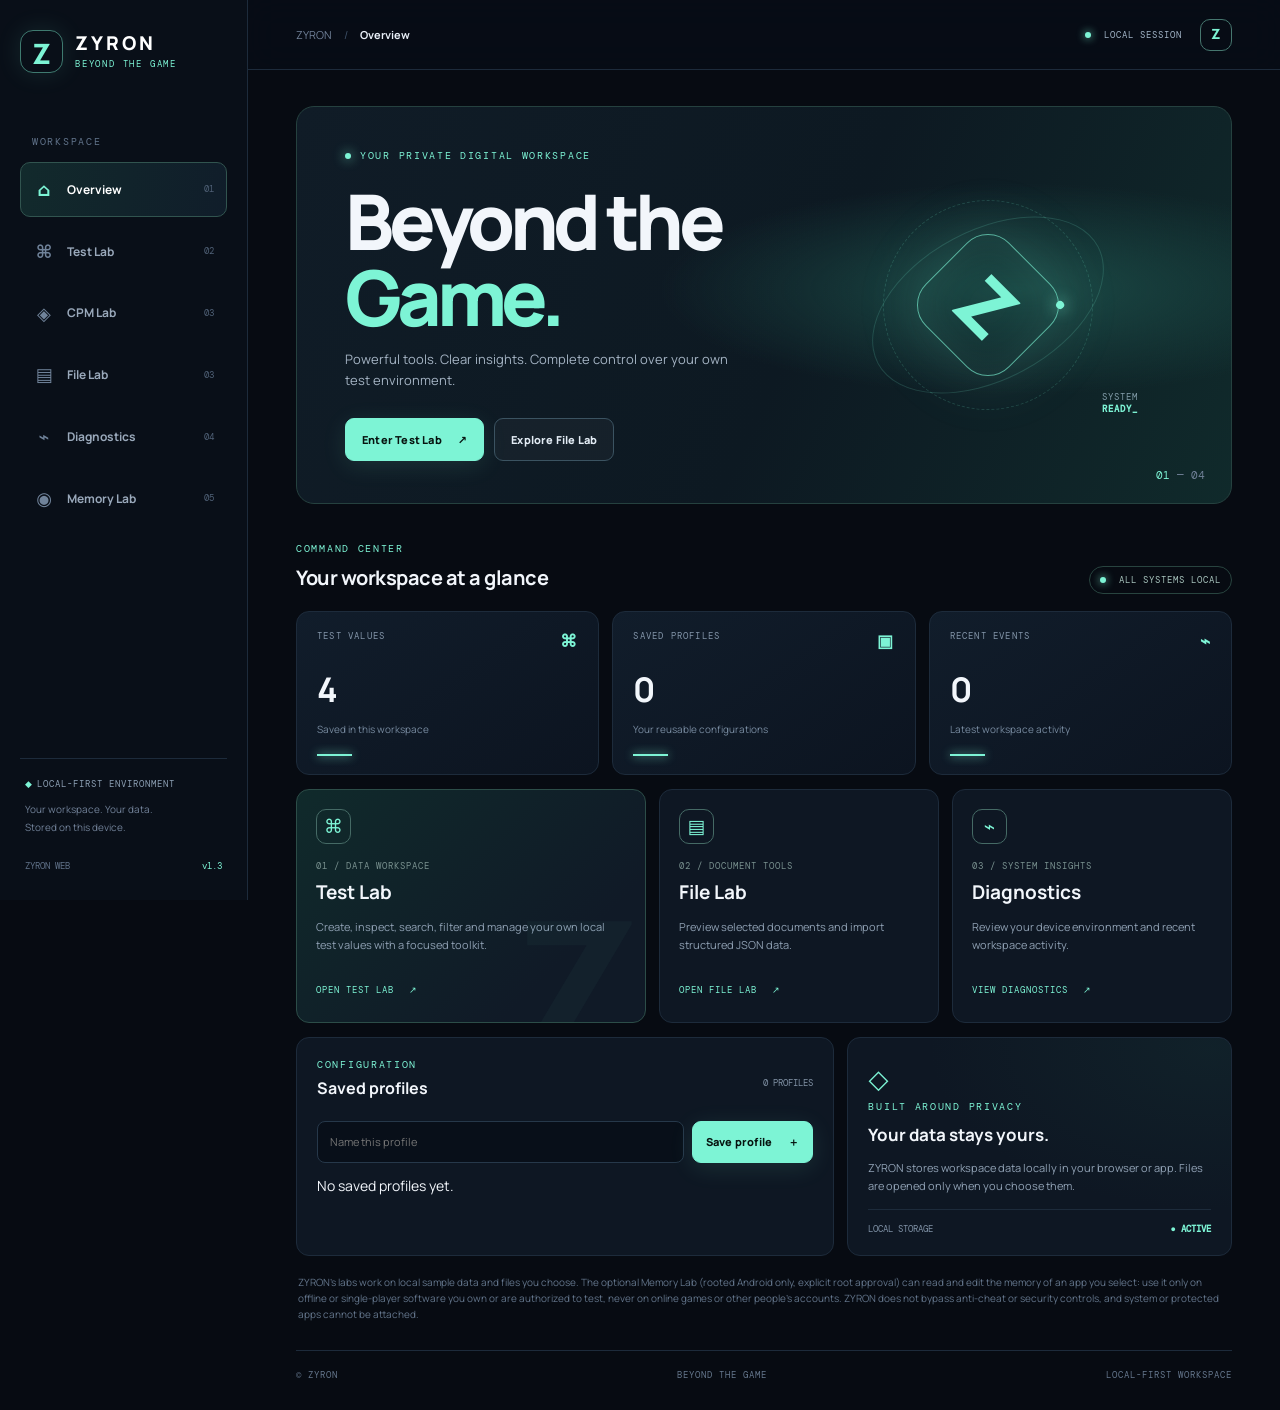
==== web/index.html @ 5845ae57 "Add Memory Lab: root-gated memory scanner integrated into ZYRON - native/memcore.c: JSON-line core (" ====
<!doctype html>
<html lang="tr">
<head>
<meta charset="utf-8"><meta name="viewport" content="width=device-width,initial-scale=1,viewport-fit=cover">
<meta name="theme-color" content="#070b12"><meta name="description" content="ZYRON — Beyond the Game. Your private testing and data workspace.">
<link rel="manifest" href="./manifest.webmanifest"><link rel="icon" href="./icon.svg"><link rel="stylesheet" href="./styles.css">
<title>ZYRON — Beyond the Game</title>
</head>
<body>
<div class="app-shell">
<aside class="sidebar">
<a class="brand" href="#"><span class="brand-symbol">Z</span><span class="brand-word">ZYRON<small>BEYOND THE GAME</small></span></a>
<div class="side-label">WORKSPACE</div>
<nav class="side-nav" aria-label="Workspace">
<button class="nav-item active" data-tab="overview"><i>⌂</i> Overview <b>01</b></button>
<button class="nav-item" data-tab="lab"><i>⌘</i> Test Lab <b>02</b></button>
<button class="nav-item" data-tab="cpmlab"><i>◈</i> CPM Lab <b>03</b></button>
<button class="nav-item" data-tab="files"><i>▤</i> File Lab <b>03</b></button>
<button class="nav-item" data-tab="diagnostics"><i>⌁</i> Diagnostics <b>04</b></button>
<button class="nav-item" data-tab="memlab"><i>◉</i> Memory Lab <b>05</b></button>
</nav>
<div class="sidebar-bottom"><div class="secure-mark">◆ <span>LOCAL-FIRST ENVIRONMENT</span></div><p>Your workspace. Your data.<br>Stored on this device.</p><div class="version">ZYRON WEB <span>v1.3</span></div></div>
</aside>
<main class="main-area">
<header class="topbar"><div class="breadcrumb">ZYRON <span>/</span> <strong id="crumb">Overview</strong></div><div class="top-actions"><span class="connection"><i></i> LOCAL SESSION</span><div class="avatar">Z</div></div></header>
<div class="content">
<section class="hero-banner">
<div class="hero-copy"><div class="eyebrow"><span></span> YOUR PRIVATE DIGITAL WORKSPACE</div><h1>Beyond the<br><em>Game.</em></h1><p>Powerful tools. Clear insights. Complete control over your own test environment.</p><div class="hero-buttons"><button class="btn-primary" data-go="lab">Enter Test Lab <span>↗</span></button><button class="btn-ghost" data-go="files">Explore File Lab</button></div></div>
<div class="hero-art" aria-hidden="true"><div class="orbit orbit-one"></div><div class="orbit orbit-two"></div><div class="orbit-core">Z<span></span></div><div class="art-caption">SYSTEM<br><b>READY_</b></div></div>
<div class="hero-index">01 <span>— 04</span></div>
</section>
<div class="section-heading"><div><div class="eyebrow">COMMAND CENTER</div><h2>Your workspace at a glance</h2></div><span class="live-pill"><i></i> ALL SYSTEMS LOCAL</span></div>
<section class="view active" id="overview">
<div class="metric-grid">
<article class="metric-card"><div class="metric-top"><span>TEST VALUES</span><b>⌘</b></div><strong id="overview-count">0</strong><small>Saved in this workspace</small><div class="metric-line"></div></article>
<article class="metric-card"><div class="metric-top"><span>SAVED PROFILES</span><b>▣</b></div><strong id="profile-count">0</strong><small>Your reusable configurations</small><div class="metric-line"></div></article>
<article class="metric-card"><div class="metric-top"><span>RECENT EVENTS</span><b>⌁</b></div><strong id="event-count">0</strong><small>Latest workspace activity</small><div class="metric-line"></div></article>
</div>
<div class="feature-grid">
<article class="feature-card feature-main"><div class="feature-icon">⌘</div><div class="feature-tag">01 / DATA WORKSPACE</div><h3>Test Lab</h3><p>Create, inspect, search, filter and manage your own local test values with a focused toolkit.</p><button class="text-link" data-go="lab">OPEN TEST LAB <span>↗</span></button><div class="feature-watermark">Z</div></article>
<article class="feature-card"><div class="feature-icon">▤</div><div class="feature-tag">02 / DOCUMENT TOOLS</div><h3>File Lab</h3><p>Preview selected documents and import structured JSON data.</p><button class="text-link" data-go="files">OPEN FILE LAB <span>↗</span></button></article>
<article class="feature-card"><div class="feature-icon">⌁</div><div class="feature-tag">03 / SYSTEM INSIGHTS</div><h3>Diagnostics</h3><p>Review your device environment and recent workspace activity.</p><button class="text-link" data-go="diagnostics">VIEW DIAGNOSTICS <span>↗</span></button></article>
</div>
<div class="lower-grid"><article class="surface-card"><div class="card-heading"><div><div class="eyebrow">CONFIGURATION</div><h3>Saved profiles</h3></div><span class="subtle-count" id="profile-count-label">0 PROFILES</span></div><div class="profile-create"><input id="profile-name" placeholder="Name this profile" maxlength="40"><button class="btn-primary compact" id="save-profile">Save profile <span>＋</span></button></div><div id="profiles" class="profile-list"></div></article><article class="surface-card privacy-card"><div class="privacy-icon">◇</div><div class="eyebrow">BUILT AROUND PRIVACY</div><h3>Your data stays yours.</h3><p>ZYRON stores workspace data locally in your browser or app. Files are opened only when you choose them.</p><span class="privacy-foot">LOCAL STORAGE <b>● ACTIVE</b></span></article></div>
<p class="disclaimer">ZYRON's labs work on local sample data and files you choose. The optional Memory Lab (rooted Android only, explicit root approval) can read and edit the memory of an app you select: use it only on offline or single-player software you own or are authorized to test, never on online games or other people's accounts. ZYRON does not bypass anti-cheat or security controls, and system or protected apps cannot be attached.</p>
</section>
<section class="view workspace-view" id="lab"><div class="page-title"><div class="eyebrow">DATA WORKSPACE / 01</div><h2>Test Lab<span class="title-dot">.</span></h2><p>Manage and inspect values created inside your ZYRON workspace.</p></div><div class="lab-toolbar"><div class="search-wrap"><span>⌕</span><input id="search" placeholder="Search values by name or content"></div><select id="filter"><option>All</option><option>Exact</option><option>Numbers</option><option>Integer</option><option>Decimal</option><option>Text</option></select></div><form id="add-form" class="add-panel"><div><div class="eyebrow">CREATE ENTRY</div><h3>Add a test value</h3></div><input id="new-key" placeholder="Value name" maxlength="60" required><input id="new-value" placeholder="Value (number or text)" maxlength="200" required><button class="btn-primary" type="submit">Add value <span>＋</span></button></form><div class="range-toolbar"><div class="range-label">NUMERIC RANGE <span>Optional</span></div><input id="min" type="number" step="any" placeholder="Minimum"><input id="max" type="number" step="any" placeholder="Maximum"><button class="btn-ghost" id="export">↓ Export JSON</button></div><div class="list-heading"><h3>Your values</h3><span id="result-count">0 matches · 0 total</span></div><div id="values" class="value-list"></div></section>
<section class="view workspace-view" id="cpmlab">
<div class="page-title"><div class="eyebrow">GAME PROFILE WORKSPACE / 03</div><h2>CPM Lab<span class="title-dot">.</span></h2><p>Car Parking Multiplayer için yerel profil arayüzü ve çevrimdışı demo simülatörü.</p></div>
<div class="cpm-identity"><div class="cpm-mark" aria-hidden="true">CPM</div><div><div class="eyebrow">UNOFFICIAL COMMUNITY TOOL</div><h3>Car Parking Multiplayer</h3><p>Bu alan oyunun resmî servisi değildir. Hesap bakiyesini okuyamaz veya değiştiremez.</p></div><span class="demo-status">LOCAL DEMO</span></div>
<div class="cpm-grid">
<article class="surface-card cpm-card"><div class="eyebrow">STEP 01 / PLAYER PROFILE</div><h3>Oyuncu ID kontrolü</h3><p class="cpm-help">Oyuncu ID'sini gir. Kontrol yalnızca biçim ve boş alan denetimidir; CPM sunucusuna bağlanmaz.</p><label class="cpm-label" for="cpm-player-id">PLAYER ID</label><input id="cpm-player-id" class="cpm-input" maxlength="32" autocomplete="off" placeholder="Oyuncu ID'sini gir"><button class="btn-primary cpm-wide" id="cpm-verify" type="button">Yerel biçim kontrolü <span>↗</span></button><div class="cpm-result" id="cpm-verify-result" role="status">Henüz kontrol yapılmadı.</div></article>
<article class="surface-card cpm-card"><div class="eyebrow">STEP 02 / APP SELECTOR</div><h3>Uygulama seçimi</h3><p class="cpm-help">Bu seçim yalnızca ZYRON içindeki demo görünümünü belirler. Haricî uygulama başlatılmaz.</p><label class="cpm-label" for="cpm-app-select">UYGULAMA</label><select id="cpm-app-select" class="cpm-input"><option value="cpm">Car Parking Multiplayer</option></select><div class="cpm-app-note"><span class="cpm-app-dot"></span> Oyun bağlantısı: <strong>Yok · Yerel demo</strong></div></article>
</div>
<article class="surface-card cpm-simulator"><div class="cpm-sim-head"><div><div class="eyebrow">STEP 03 / OFFLINE SANDBOX</div><h3>Demo bakiye simülatörü</h3><p>Seçtiğin değerler yalnızca bu tarayıcıdaki ZYRON demo kaydına yazılır.</p></div><span class="demo-status">NOT REAL GAME CURRENCY</span></div>
<div class="cpm-balance-grid"><div class="cpm-balance"><span>DEMO COINS</span><strong id="cpm-demo-coins">0</strong><small>Limit: 500.000</small></div><div class="cpm-balance"><span>DEMO CASH</span><strong id="cpm-demo-cash">0</strong><small>Limit: 50.000.000</small></div></div>
<div class="cpm-controls"><div><label class="cpm-label" for="cpm-amount">DEMO MİKTARI</label><input class="cpm-input" id="cpm-amount" type="number" min="0" step="1" value="500000" inputmode="numeric"></div><div><label class="cpm-label" for="cpm-currency">DEMO VARLIK</label><select class="cpm-input" id="cpm-currency"><option value="coins">Coin</option><option value="cash">Para</option></select></div><button class="btn-primary" id="cpm-apply-demo" type="button">Demo bakiyeyi uygula <span>＋</span></button></div>
<div class="cpm-presets"><button type="button" data-cpm-preset="coins">Coin üst sınırını seç</button><button type="button" data-cpm-preset="cash">Para üst sınırını seç</button><button type="button" id="cpm-reset-demo">Demo bakiyeyi sıfırla</button></div>
<div class="cpm-notice" id="cpm-demo-message" role="status">Demo hazır. Hiçbir CPM hesabına veya oyun dosyasına erişilmez.</div></article>
<p class="disclaimer">CPM Lab bağımsız bir demo çalışma alanıdır; Car Parking Multiplayer ile bağlantılı veya onun tarafından onaylanmış değildir. Gerçek oyun bakiyesi, hesap doğrulaması ve çevrimdışı oyun verileri üzerinde işlem yapmaz. Memory Lab ayrı bir araçtır ve çevrimiçi oyunlarda kullanılmamalıdır.</p>
</section>
<section class="view workspace-view" id="memlab">
<div class="page-title"><div class="eyebrow">ADVANCED TOOLS / 05</div><h2>Memory Lab<span class="title-dot">.</span></h2><p>Root'lu Android'de seçtiğin uygulamanın belleğinde değer ara, daralt, düzenle ve dondur.</p></div>
<div class="ml-banner" id="ml-banner" hidden>Memory Lab yalnızca <b>root'lu Android</b> cihazdaki ZYRON uygulamasında çalışır. Tarayıcıda bu bölüm kapalıdır.</div>
<div class="ml-warning"><b>Önemli:</b> Sadece çevrimdışı / tek oyunculu ve sahibi olduğun ya da test etmeye yetkili olduğun yazılımlarda kullan. Çevrimiçi oyunlarda kullanma: hesabın banlanabilir ve ZYRON anti-cheat korumalarını aşmaya çalışmaz. Sistem ve korumalı uygulamalara bağlanılamaz.</div>
<article class="surface-card ml-card" id="ml-step-1"><div class="eyebrow">ADIM 1 / ROOT</div><h3>Root iznini kontrol et</h3><p class="cpm-help">Butona basınca root yöneticin izin ister. İzin vermezsen hiçbir şey çalışmaz.</p><div class="ml-line"><button class="btn-primary" id="ml-root" type="button">Root'u kontrol et <span>↗</span></button><span class="ml-status" id="ml-status" role="status">…</span></div></article>
<article class="surface-card ml-card" id="ml-step-2"><div class="eyebrow">ADIM 2 / UYGULAMA</div><h3>Hedef uygulamayı seç</h3><p class="cpm-help">Önce oyunu aç, sonra listeyi yenile ve oyuna dokun.</p><div class="ml-line"><input class="cpm-input" id="ml-proc-q" placeholder="Uygulama ara (paket adı)" data-needs-root><button class="btn-ghost" id="ml-proc-refresh" type="button" data-needs-root>↻ Yenile</button></div><div class="ml-procs" id="ml-procs"></div><div class="ml-attached" id="ml-attached">Henüz uygulama seçilmedi.</div><button class="btn-ghost" id="ml-detach" type="button" hidden>Bağlantıyı kes</button></article>
<article class="surface-card ml-card" id="ml-step-3"><div class="eyebrow">ADIM 3 / TARAMA</div><h3>Değeri bul</h3><p class="cpm-help">Ekranda gördüğün sayıyı yaz (örn. altın 1000). Sonra oyunda değiştir ve "Daralt" ile yeni değeri yaz; birkaç turda tek adres kalır. Ondalık değer için F32/F64 dene.</p>
<div class="ml-grid"><div><label class="cpm-label" for="ml-type">TÜR</label><select class="cpm-input" id="ml-type" data-needs-root><option value="i32">Tam sayı 32 (i32)</option><option value="f32">Ondalık 32 (f32)</option><option value="i64">Tam sayı 64 (i64)</option><option value="f64">Ondalık 64 (f64)</option><option value="i16">Tam sayı 16 (i16)</option><option value="i8">Tam sayı 8 (i8)</option></select></div>
<div><label class="cpm-label" for="ml-region">BELLEK BÖLGESİ</label><select class="cpm-input" id="ml-region" data-needs-root><option value="all">Tümü</option><option value="anon">Anonim / yığın (Anon)</option><option value="java">Java (Dalvik)</option><option value="file">Dosya (kütüphane verisi)</option><option value="stack">Stack</option></select></div>
<div><label class="cpm-label" for="ml-value">DEĞER</label><input class="cpm-input" id="ml-value" inputmode="decimal" placeholder="örn. 1000" data-needs-root></div>
<div><label class="cpm-label" for="ml-value2">ARALIK SONU (isteğe bağlı)</label><input class="cpm-input" id="ml-value2" inputmode="decimal" placeholder="örn. 1100" data-needs-root></div></div>
<div class="ml-line"><button class="btn-primary" id="ml-scan" type="button" data-needs-root>Tara <span>⌕</span></button><button class="btn-ghost" id="ml-reset" type="button" data-needs-root>Sonuçları sıfırla</button><span class="fine" id="ml-busy" role="status"></span></div>
<div class="ml-grid ml-next"><div><label class="cpm-label" for="ml-mode">DARALT</label><select class="cpm-input" id="ml-mode" data-needs-root><option value="eq">Yeni değer =</option><option value="changed">Değişti</option><option value="unchanged">Değişmedi</option><option value="inc">Arttı</option><option value="dec">Azaldı</option><option value="incby">Şu kadar arttı</option><option value="decby">Şu kadar azaldı</option></select></div>
<div><label class="cpm-label" for="ml-nvalue">YENİ DEĞER</label><input class="cpm-input" id="ml-nvalue" inputmode="decimal" placeholder="örn. 900" data-needs-root></div>
<div><label class="cpm-label" for="ml-nvalue2">ARALIK SONU</label><input class="cpm-input" id="ml-nvalue2" inputmode="decimal" placeholder="isteğe bağlı" data-needs-root></div>
<div class="ml-align"><button class="btn-primary" id="ml-next" type="button" data-needs-root>Daralt <span>↘</span></button></div></div></article>
<article class="surface-card ml-card"><div class="card-heading"><div><div class="eyebrow">ADIM 4 / SONUÇLAR</div><h3>Adresler</h3></div><span class="subtle-count" id="ml-count">Sonuç yok</span></div>
<div id="ml-results" class="ml-results"></div>
<div class="ml-line ml-pager"><button class="btn-ghost" id="ml-prev" type="button" data-needs-root>‹ Önceki</button><span class="subtle-count" id="ml-page">1 / 1</span><button class="btn-ghost" id="ml-nextpage" type="button" data-needs-root>Sonraki ›</button><label class="ml-live"><input type="checkbox" id="ml-live" checked data-needs-root> Canlı yenile</label></div>
<div class="ml-setall" id="ml-setall" hidden><label class="cpm-label" for="ml-setall-value">TÜM SONUÇLARA YAZ (en fazla 50 adres)</label><div class="ml-line"><input class="cpm-input" id="ml-setall-value" inputmode="decimal" placeholder="yazılacak değer" data-needs-root><button class="btn-ghost" id="ml-setall-btn" type="button" data-needs-root>Hepsine yaz</button></div></div></article>
<article class="surface-card ml-card"><div class="eyebrow">DONDURULANLAR</div><h3>Sabitlenen değerler</h3><p class="cpm-help">Dondurulan adrese değer her 50 ms'de yeniden yazılır. Uygulama kapanınca otomatik bırakılır.</p><div class="profile-list" id="ml-frozen"></div></article>
</section>
<section class="view workspace-view" id="files"><div class="page-title"><div class="eyebrow">DOCUMENT TOOLS / 02</div><h2>File Lab<span class="title-dot">.</span></h2><p>Inspect documents you explicitly select. Supported formats: TXT, JSON and XML.</p></div><div class="file-drop"><div class="file-glyph">▤</div><h3>Bring a document into your workspace</h3><p>Select a file from your device to preview it securely.</p><div class="file-actions"><label class="btn-primary file-pick">Choose a file <span>↗</span><input id="file-input" type="file" accept=".txt,.json,.xml,text/plain,application/json,application/xml"></label><button class="btn-ghost" id="import" disabled>Import JSON</button></div><p id="file-name" class="file-name">No file selected</p></div><div class="preview-card"><div class="preview-head"><span>DOCUMENT PREVIEW</span><span>MAX 12 KB DISPLAY</span></div><pre id="preview" class="preview">Your selected document preview will appear here.</pre></div></section>
<section class="view workspace-view" id="diagnostics"><div class="page-title"><div class="eyebrow">SYSTEM INSIGHTS / 03</div><h2>Diagnostics<span class="title-dot">.</span></h2><p>A transparent overview of this browser or device session.</p></div><div class="diagnostic-banner"><span class="diagnostic-pulse"></span><div><b>Workspace operational</b><small>Local tools are ready for use.</small></div><span class="live-pill">LOCAL</span></div><div id="diagnostic-rows" class="diagnostics"></div><div class="history-card"><div class="card-heading"><div><div class="eyebrow">SESSION LOG</div><h3>Activity history</h3></div></div><div id="history" class="history"></div></div></section>
<footer><span>© ZYRON</span><span>BEYOND THE GAME</span><span>LOCAL-FIRST WORKSPACE</span></footer>
</div>
</main>
</div>
<div class="toast" id="toast" role="status"></div>
<script src="./app.js" defer></script>
<script src="./memlab.js" defer></script>
</body></html>
---- web/styles.css ----
@import url('https://fonts.googleapis.com/css2?family=DM+Mono:wght@400;500&family=Manrope:wght@400;500;600;700;800&display=swap');
:root{color-scheme:dark;--bg:#070b12;--panel:#0d1420;--panel2:#111c2a;--line:#1d2b3b;--text:#f2f6fb;--muted:#8494a8;--mint:#7df4d5;--mint2:#38c9b0;--blue:#8bb8ff;--mono:'DM Mono',monospace;--sans:'Manrope',system-ui,sans-serif}*{box-sizing:border-box}body{margin:0;background:var(--bg);color:var(--text);font:14px/1.6 var(--sans);min-height:100vh}button,input,select{font:inherit}button{cursor:pointer}.app-shell{min-height:100vh}.sidebar{position:fixed;inset:0 auto 0 0;width:248px;padding:28px 20px;background:#090f18;border-right:1px solid var(--line);display:flex;flex-direction:column;z-index:5}.brand{display:flex;align-items:center;gap:12px;color:white;text-decoration:none;margin:2px 0 62px}.brand-symbol{width:43px;height:43px;border:1px solid #7df4d577;border-radius:13px;display:grid;place-items:center;color:var(--mint);font-size:28px;font-weight:800;box-shadow:0 0 26px #7df4d51c}.brand-word{font-size:19px;letter-spacing:3px;font-weight:800;line-height:1.1}.brand-word small{display:block;color:var(--mint);font:9px var(--mono);letter-spacing:1.8px;margin-top:5px}.side-label,.eyebrow{font:10px var(--mono);letter-spacing:1.7px;color:var(--mint)}.side-label{padding:0 12px 14px;color:#61738a}.side-nav{display:grid;gap:7px}.nav-item{width:100%;display:flex;align-items:center;gap:12px;text-align:left;background:transparent;border:1px solid transparent;color:#9aa9bb;padding:12px;border-radius:10px;font-size:12px;font-weight:700}.nav-item i{font-style:normal;font-size:18px;width:22px;text-align:center;color:#70839a}.nav-item b{margin-left:auto;font:9px var(--mono);color:#506177}.nav-item:hover,.nav-item.active{background:linear-gradient(100deg,#122a2c,#101d2a);border-color:#31544f;color:white}.nav-item.active i{color:var(--mint)}.sidebar-bottom{margin-top:auto;border-top:1px solid var(--line);padding:19px 5px 0}.secure-mark{font:9px var(--mono);color:var(--mint)}.secure-mark span{color:#8da0b4;letter-spacing:1px}.sidebar-bottom p{color:#718198;font-size:10px;line-height:1.8}.version{font:9px var(--mono);color:#607188;display:flex;justify-content:space-between;margin-top:24px}.version span{color:var(--mint)}.main-area{margin-left:248px;min-height:100vh}.topbar{height:70px;border-bottom:1px solid var(--line);display:flex;align-items:center;justify-content:space-between;padding:0 48px;background:#080e17d9;position:sticky;top:0;z-index:4;backdrop-filter:blur(16px)}.breadcrumb{font-size:11px;color:#718198}.breadcrumb span{padding:0 10px;color:#40536a}.breadcrumb strong{color:#e8eff7}.top-actions{display:flex;align-items:center;gap:18px}.connection,.live-pill{font:9px var(--mono);letter-spacing:1px;color:#a3b5c7}.connection i,.live-pill i{display:inline-block;width:6px;height:6px;background:var(--mint);border-radius:50%;margin-right:7px;box-shadow:0 0 9px var(--mint)}.avatar{width:32px;height:32px;border:1px solid #46766e;border-radius:10px;display:grid;place-items:center;color:var(--mint);font-weight:800}.content{max-width:1440px;margin:auto;padding:36px 48px 24px}.hero-banner{position:relative;min-height:340px;overflow:hidden;border:1px solid #25413f;border-radius:18px;background:radial-gradient(ellipse at 77% 46%,#1b4a46 0,transparent 35%),linear-gradient(115deg,#101c27 0%,#0d1922 54%,#102a2b 100%);padding:42px 48px;display:flex;align-items:center}.hero-banner:after{content:'';position:absolute;inset:0;background:linear-gradient(90deg,transparent 49%,#7df4d508 50%,transparent 51%),linear-gradient(0deg,transparent 49%,#7df4d508 50%,transparent 51%);background-size:48px 48px;mask-image:linear-gradient(90deg,transparent,#000);pointer-events:none}.hero-copy{position:relative;z-index:2;max-width:490px}.hero-copy .eyebrow{display:flex;align-items:center;gap:9px}.hero-copy .eyebrow span{width:6px;height:6px;border-radius:50%;background:var(--mint);box-shadow:0 0 12px var(--mint)}h1{font-size:clamp(54px,6vw,78px);line-height:.99;letter-spacing:-5px;margin:21px 0 14px;font-weight:800}h1 em{font-style:normal;color:var(--mint)}.hero-copy>p{color:#a4b3c3;font-size:13px;max-width:390px}.hero-buttons{display:flex;gap:10px;margin-top:27px}.btn-primary,.btn-ghost{border-radius:9px;padding:12px 16px;font-size:11px;font-weight:800;letter-spacing:.2px;display:inline-flex;align-items:center;justify-content:center;gap:16px}.btn-primary{background:var(--mint);border:1px solid var(--mint);color:#071410;box-shadow:0 5px 24px #7df4d51c}.btn-primary:hover{background:#a4ffe8;transform:translateY(-1px)}.btn-ghost{background:#ffffff08;border:1px solid #3b5361;color:#e2ebf4}.btn-ghost:hover{border-color:var(--mint);color:var(--mint)}.hero-art{position:absolute;right:11%;top:50%;transform:translateY(-50%);width:280px;height:280px;display:grid;place-items:center;z-index:1}.orbit{position:absolute;border:1px solid #7df4d52a;border-radius:50%;transform:rotate(-28deg)}.orbit-one{width:250px;height:150px}.orbit-two{width:210px;height:210px;border-style:dashed;animation:spin 38s linear infinite}.orbit-core{width:118px;height:118px;border:1px solid #7df4d5a8;border-radius:30px;transform:rotate(45deg);display:grid;place-items:center;color:var(--mint);font-size:75px;font-weight:800;box-shadow:0 0 70px #7df4d526,inset 0 0 45px #7df4d51a}.orbit-core span{position:absolute;width:8px;height:8px;background:var(--mint);border-radius:50%;top:3px;right:3px;box-shadow:0 0 15px var(--mint)}.art-caption{position:absolute;right:-10px;bottom:30px;font:9px var(--mono);letter-spacing:1px;color:#849eab}.art-caption b{color:var(--mint)}.hero-index{position:absolute;right:26px;bottom:21px;font:11px var(--mono);color:var(--mint)}.hero-index span{color:#718198}.section-heading{display:flex;align-items:end;justify-content:space-between;margin:38px 0 17px}.section-heading h2{font-size:20px;margin:7px 0 0;letter-spacing:-.5px}.live-pill{border:1px solid #28443f;padding:7px 10px;border-radius:30px;color:#a8c4bd}.view{display:none}.view.active{display:block}.metric-grid{display:grid;grid-template-columns:repeat(3,1fr);gap:13px}.metric-card{position:relative;overflow:hidden;padding:18px 20px;background:linear-gradient(145deg,#111d2b,#0c1420);border:1px solid var(--line);border-radius:13px}.metric-top{display:flex;justify-content:space-between;color:#8395a9;font:9px var(--mono);letter-spacing:1.2px}.metric-top b{color:var(--mint);font-size:17px}.metric-card strong{display:block;font-size:34px;letter-spacing:-1px;margin:10px 0 0}.metric-card small{font-size:10px;color:#788ba0}.metric-line{height:2px;width:35px;background:var(--mint);margin-top:15px;box-shadow:0 0 10px #7df4d5}.feature-grid{display:grid;grid-template-columns:1.25fr 1fr 1fr;gap:13px;margin-top:14px}.feature-card{position:relative;overflow:hidden;min-height:215px;background:#0e1723;border:1px solid var(--line);border-radius:13px;padding:19px}.feature-main{background:linear-gradient(135deg,#102a2b,#101a27 75%);border-color:#2c4d48}.feature-icon{width:35px;height:35px;display:grid;place-items:center;border:1px solid #456a65;border-radius:10px;color:var(--mint);font-size:19px;margin-bottom:16px}.feature-tag{font:9px var(--mono);color:#79918f;letter-spacing:1px}.feature-card h3{font-size:19px;margin:5px 0}.feature-card p{font-size:11px;color:#8fa0b3;max-width:290px;min-height:48px}.text-link{border:0;background:none;padding:7px 0;color:var(--mint);font:9px var(--mono);letter-spacing:1px}.text-link span{padding-left:9px}.feature-watermark{position:absolute;right:4px;bottom:-58px;font-size:190px;line-height:1;color:#7df4d508;font-weight:800;pointer-events:none}.lower-grid{display:grid;grid-template-columns:1.4fr 1fr;gap:13px;margin-top:14px}.surface-card,.history-card{background:#0e1723;border:1px solid var(--line);border-radius:13px;padding:20px}.card-heading{display:flex;justify-content:space-between;align-items:center}.card-heading h3{font-size:16px;margin:5px 0}.subtle-count{font:9px var(--mono);color:#8192a5}.profile-create{display:flex;gap:8px;margin-top:14px}.profile-create input,.lab-toolbar input,.add-panel input,.range-toolbar input{min-width:0;width:100%;background:#080f19;border:1px solid #26384a;border-radius:8px;padding:11px 12px;color:white;font-size:11px}.profile-create input:focus,.lab-toolbar input:focus,.add-panel input:focus{outline:1px solid var(--mint);border-color:var(--mint)}.compact{padding:10px 13px;white-space:nowrap}.profile-list{display:flex;flex-wrap:wrap;gap:8px;margin-top:12px}.profile-chip{font-size:10px;color:#b9c7d5;background:#172638;border:1px solid #2b4055;padding:6px 9px;border-radius:7px}.profile-chip button{background:transparent;border:0;color:var(--mint);font-size:10px;margin-left:6px}.privacy-card{background:radial-gradient(ellipse at 95% 5%,#1b494333,transparent 55%),#0e1723}.privacy-icon{font-size:26px;color:var(--mint)}.privacy-card h3{font-size:17px;margin:8px 0}.privacy-card p{font-size:11px;color:#91a2b5;max-width:340px}.privacy-foot{display:block;border-top:1px solid var(--line);padding-top:13px;margin-top:15px;font:9px var(--mono);color:#7f91a5}.privacy-foot b{float:right;color:var(--mint)}.disclaimer{font-size:10px;color:#63758b;margin:18px 2px}.workspace-view{padding:5px 0 25px}.page-title{margin:15px 0 25px}.page-title h2{font-size:40px;letter-spacing:-2px;margin:6px 0}.page-title p{color:var(--muted);font-size:12px}.title-dot{color:var(--mint)}.lab-toolbar{display:flex;gap:9px;margin-bottom:12px}.search-wrap{flex:1;position:relative}.search-wrap>span{position:absolute;left:12px;top:6px;color:var(--mint);font-size:22px}.search-wrap input{padding-left:39px}.lab-toolbar select{background:#0a111c;border:1px solid #26384a;border-radius:8px;padding:0 12px;color:#d9e3ed;min-width:125px;font-size:11px}.add-panel{display:grid;grid-template-columns:1fr 1fr 1fr auto;gap:9px;align-items:end;padding:17px;background:#101c29;border:1px solid var(--line);border-radius:12px}.add-panel h3{margin:4px 0 0;font-size:14px}.range-toolbar{display:flex;gap:8px;align-items:center;margin:15px 0}.range-toolbar input{max-width:145px}.range-label{font:9px var(--mono);color:#9eafc1;letter-spacing:1px;margin-right:auto}.range-label span{color:#64768a;display:block;margin-top:4px}.list-heading{display:flex;align-items:center;justify-content:space-between;margin:22px 0 10px}.list-heading h3{margin:0;font-size:16px}.list-heading span{font:10px var(--mono);color:#8ca0b5}.value-list{display:grid;grid-template-columns:repeat(2,minmax(0,1fr));gap:10px}.value-card{background:linear-gradient(145deg,#111d2b,#0d1520);border:1px solid var(--line);border-radius:11px;padding:15px;min-width:0}.value-top{display:flex;justify-content:space-between;gap:10px}.value-key{font-size:12px;font-weight:800;overflow-wrap:anywhere}.value-type{font:9px var(--mono);color:#7e91a6;margin-top:4px}.value-number{color:var(--mint);font:12px var(--mono);overflow-wrap:anywhere}.value-controls{display:flex;gap:6px;margin-top:12px;flex-wrap:wrap}.value-controls button{padding:6px 10px;font-size:10px;border-radius:7px;background:#172638;border:1px solid #2a4055;color:#d7e2ed}.value-controls .danger{color:#ff8d98}.file-drop{border:1px dashed #395c5a;background:radial-gradient(ellipse at 50% 0%,#1a403c55,transparent 65%),#0d1722;border-radius:15px;text-align:center;padding:35px 20px}.file-glyph{font-size:35px;color:var(--mint)}.file-drop h3{font-size:16px;margin:8px 0}.file-drop>p{font-size:11px;color:#8fa1b4}.file-actions{display:flex;justify-content:center;gap:9px;margin:18px 0}.file-pick{cursor:pointer}.file-pick input{display:none}.file-name{color:var(--mint)!important;font-family:var(--mono)}.preview-card{margin-top:14px;border:1px solid var(--line);border-radius:12px;background:#0c1420;overflow:hidden}.preview-head{display:flex;justify-content:space-between;padding:12px 15px;border-bottom:1px solid var(--line);font:9px var(--mono);color:#90a2b6;letter-spacing:1px}.preview{white-space:pre-wrap;overflow:auto;max-height:350px;min-height:150px;padding:16px;margin:0;color:#b8c9d8;font:11px/1.7 var(--mono)}.diagnostic-banner{display:flex;align-items:center;gap:12px;padding:17px;background:#10251f;border:1px solid #315449;border-radius:11px;margin-bottom:13px}.diagnostic-banner>div{display:grid}.diagnostic-banner b{font-size:12px}.diagnostic-banner small{color:#8ba69c;font-size:10px}.diagnostic-banner .live-pill{margin-left:auto}.diagnostic-pulse{width:9px;height:9px;background:var(--mint);border-radius:50%;box-shadow:0 0 15px var(--mint)}.diagnostics{display:grid;grid-template-columns:1fr 1fr;gap:9px}.diag-row{display:flex;justify-content:space-between;gap:12px;padding:13px;background:#101b29;border:1px solid var(--line);border-radius:9px;font-size:11px}.diag-row span{color:#8295a9}.diag-row strong{text-align:right;max-width:65%;overflow-wrap:anywhere}.history-card{margin-top:15px}.history{display:grid;gap:6px;margin-top:12px;color:#9aacbf;font:10px var(--mono)}.history div{padding:9px;background:#121f2d;border-radius:7px}footer{display:flex;justify-content:space-between;border-top:1px solid var(--line);padding:18px 0 5px;margin-top:28px;color:#65778d;font:9px var(--mono);letter-spacing:1px}.toast{position:fixed;bottom:20px;right:22px;padding:11px 15px;background:#17352f;border:1px solid #3b7868;color:var(--mint);border-radius:9px;font-size:11px;opacity:0;transform:translateY(8px);transition:.2s;pointer-events:none;z-index:10}.toast.show{opacity:1;transform:translateY(0)}@keyframes spin{to{transform:rotate(332deg)}}@media(max-width:1100px){.sidebar{width:210px}.main-area{margin-left:210px}.content{padding:28px}.topbar{padding:0 28px}.hero-art{right:4%;opacity:.7}.feature-grid{grid-template-columns:1fr 1fr}.feature-main{grid-column:span 2}}@media(max-width:720px){.sidebar{position:sticky;top:0;width:auto;height:auto;inset:auto;padding:10px 14px;border-right:0;border-bottom:1px solid var(--line);display:block}.brand{margin:0 0 9px}.brand-symbol{width:32px;height:32px;font-size:20px}.brand-word{font-size:15px}.brand-word small{font-size:7px}.side-label,.sidebar-bottom{display:none}.side-nav{display:flex;gap:5px;overflow-x:auto}.nav-item{width:auto;white-space:nowrap;padding:8px 10px;font-size:10px}.nav-item b{display:none}.nav-item i{font-size:14px;width:auto}.main-area{margin:0}.topbar{height:48px;padding:0 16px}.content{padding:17px 14px}.hero-banner{min-height:310px;padding:27px 22px;align-items:flex-start}.hero-copy{max-width:78%}h1{font-size:56px}.hero-art{width:150px;height:150px;right:-23px;top:67%;opacity:.55}.orbit-one{width:140px;height:85px}.orbit-two{width:125px;height:125px}.orbit-core{width:65px;height:65px;border-radius:17px;font-size:40px}.art-caption{display:none}.hero-index{right:15px;bottom:12px}.section-heading{margin:25px 0 12px;align-items:start;gap:8px}.section-heading h2{font-size:16px}.live-pill{font-size:8px}.metric-grid{gap:7px}.metric-card{padding:12px}.metric-card strong{font-size:25px}.metric-card small{font-size:9px}.metric-top{font-size:8px}.feature-grid{grid-template-columns:1fr 1fr;gap:8px}.feature-main{grid-column:span 2}.feature-card{padding:13px;min-height:205px}.feature-card p{font-size:10px}.lower-grid{grid-template-columns:1fr;gap:8px}.surface-card{padding:15px}.disclaimer{font-size:9px}.page-title h2{font-size:34px}.add-panel{grid-template-columns:1fr 1fr}.add-panel>div{grid-column:span 2}.add-panel button{grid-column:span 2}.range-toolbar{flex-wrap:wrap}.range-label{width:100%}.range-toolbar input{max-width:calc(50% - 5px);flex:1}.range-toolbar .btn-ghost{width:100%}.value-list{grid-template-columns:1fr}.diagnostics{grid-template-columns:1fr}.footer,footer{gap:8px;flex-wrap:wrap;font-size:8px}.lab-toolbar{flex-wrap:wrap}.search-wrap{flex-basis:100%}.lab-toolbar select{height:40px;width:100%}.connection{font-size:8px}.avatar{width:28px;height:28px}}
/* CPM Lab — clearly separated local demo interface */
.cpm-identity{display:flex;align-items:center;gap:17px;padding:20px;background:linear-gradient(110deg,#13252c,#101a27);border:1px solid #31504e;border-radius:14px;margin-bottom:14px}.cpm-mark{width:66px;height:66px;flex:0 0 66px;display:grid;place-items:center;border:1px solid #638b80;border-radius:17px;color:var(--mint);font-weight:800;font-size:20px;letter-spacing:-1px;background:radial-gradient(circle,#27584d,#101b27);box-shadow:0 0 30px #7df4d51a}.cpm-identity h3,.cpm-card h3,.cpm-simulator h3{font-size:17px;margin:4px 0}.cpm-identity p,.cpm-sim-head p,.cpm-help{font-size:11px;color:#91a2b5;margin:4px 0 0}.demo-status{margin-left:auto;white-space:nowrap;border:1px solid #6d5b37;border-radius:30px;padding:6px 9px;color:#f0d59a;font:9px var(--mono);letter-spacing:.7px}.cpm-grid{display:grid;grid-template-columns:1fr 1fr;gap:13px}.cpm-card{min-width:0}.cpm-label{display:block;font:9px var(--mono);letter-spacing:1px;color:#9db0c3;margin:17px 0 7px}.cpm-input{width:100%;min-width:0;background:#080f19;border:1px solid #2b4052;border-radius:8px;padding:12px;color:#edf5fb;font-size:12px}.cpm-input:focus{outline:1px solid var(--mint);border-color:var(--mint)}.cpm-wide{width:100%;margin-top:11px}.cpm-result,.cpm-app-note{margin-top:12px;padding:10px 12px;border-radius:8px;background:#13251f;border:1px solid #2d5146;color:#a9dccc;font-size:10px}.cpm-result.invalid{background:#2b1b20;border-color:#71404a;color:#ffb4bc}.cpm-app-note{background:#111d2b;border-color:#2b4052;color:#9aadc0}.cpm-app-dot{display:inline-block;width:7px;height:7px;background:#e4bb71;border-radius:50%;margin-right:7px}.cpm-app-note strong{color:#e7d2a8}.cpm-simulator{margin-top:13px}.cpm-sim-head{display:flex;justify-content:space-between;align-items:start;gap:15px}.cpm-balance-grid{display:grid;grid-template-columns:1fr 1fr;gap:10px;margin:17px 0}.cpm-balance{padding:17px;background:linear-gradient(140deg,#122b2b,#101a28);border:1px solid #31524d;border-radius:11px}.cpm-balance span{display:block;color:#9ab3ad;font:9px var(--mono);letter-spacing:1px}.cpm-balance strong{display:block;color:var(--mint);font:700 clamp(23px,3vw,32px) var(--mono);margin:7px 0;overflow-wrap:anywhere}.cpm-balance small{color:#7d91a4;font-size:10px}.cpm-controls{display:grid;grid-template-columns:1fr 1fr auto;align-items:end;gap:10px}.cpm-controls .cpm-label{margin-top:0}.cpm-presets{display:flex;gap:8px;flex-wrap:wrap;margin-top:13px}.cpm-presets button{border:1px solid #30465a;background:#142131;color:#b8c8d7;border-radius:8px;padding:9px 11px;font-size:10px}.cpm-presets button:hover{border-color:var(--mint);color:var(--mint)}.cpm-notice{margin-top:14px;padding:12px;border:1px solid #4f4935;background:#211e16;color:#e6d6a8;border-radius:9px;font-size:10px;line-height:1.7}
@media(max-width:720px){.cpm-identity{align-items:flex-start;flex-wrap:wrap;padding:14px}.cpm-mark{width:52px;height:52px;flex-basis:52px}.cpm-identity>div:nth-child(2){flex:1;min-width:170px}.cpm-identity .demo-status{margin-left:0}.cpm-grid,.cpm-balance-grid{grid-template-columns:1fr}.cpm-sim-head{display:block}.cpm-sim-head .demo-status{display:inline-block;margin:12px 0 0}.cpm-controls{grid-template-columns:1fr 1fr}.cpm-controls button{grid-column:span 2;width:100%}}
/* Memory Lab */
.ml-card{margin-top:13px}.ml-card h3{font-size:17px;margin:4px 0}.ml-line{display:flex;align-items:center;gap:10px;flex-wrap:wrap;margin-top:12px}.ml-line .cpm-input{flex:1;min-width:140px}.ml-status{font:10px var(--mono);color:#9db0c3;padding:7px 10px;border:1px solid #30465a;border-radius:8px;background:#0b141f}.ml-status.ml-ok{color:var(--mint);border-color:#2d5146;background:#10251f}.ml-banner{padding:13px 15px;border:1px solid #6d5b37;background:#211e16;color:#f0d59a;border-radius:10px;font-size:11px;margin-bottom:12px}.ml-warning{padding:13px 15px;border:1px solid #4f4935;background:#1b1a14;color:#e6d6a8;border-radius:10px;font-size:11px;line-height:1.7;margin-bottom:6px}.ml-card.done{border-color:#2d5146}.ml-procs{display:grid;grid-template-columns:repeat(auto-fill,minmax(210px,1fr));gap:8px;margin-top:12px;max-height:230px;overflow:auto}.ml-proc{display:flex;flex-direction:column;text-align:left;gap:2px;padding:10px 12px;background:#111d2b;border:1px solid #2a4055;border-radius:9px;color:#d7e2ed}.ml-proc:hover{border-color:var(--mint)}.ml-proc strong{font-size:11px;overflow-wrap:anywhere}.ml-proc small{font:9px var(--mono);color:#7e91a6}.ml-attached{margin-top:12px;font-size:11px;color:#9aadc0}.ml-attached strong{color:var(--mint)}.ml-attached small{color:#7e91a6;font-family:var(--mono)}.ml-dot{display:inline-block;width:7px;height:7px;border-radius:50%;background:var(--mint);box-shadow:0 0 9px var(--mint);margin-right:6px}.ml-grid{display:grid;grid-template-columns:repeat(4,1fr);gap:10px;margin-top:6px}.ml-grid.ml-next{margin-top:18px;padding-top:6px;border-top:1px solid var(--line)}.ml-grid .cpm-label{margin-top:10px}.ml-align{display:flex;align-items:end}.ml-align .btn-primary{width:100%}.ml-results{display:grid;gap:7px;margin-top:14px}.ml-row{display:grid;grid-template-columns:minmax(130px,1.2fr) minmax(100px,1fr) auto auto;gap:8px;align-items:center;padding:9px 11px;background:#101b29;border:1px solid var(--line);border-radius:9px}.ml-row code{font:11px var(--mono);color:#9fb3c6;overflow-wrap:anywhere}.ml-val{min-width:0;width:100%;background:#080f19;border:1px solid #2b4052;border-radius:7px;padding:8px 10px;color:var(--mint);font:12px var(--mono)}.ml-val:focus{outline:1px solid var(--mint);border-color:var(--mint)}.ml-row button,.ml-pager .btn-ghost,.ml-setall .btn-ghost{padding:8px 11px;font-size:10px;border-radius:7px;background:#172638;border:1px solid #2a4055;color:#d7e2ed}.ml-pager{justify-content:space-between}.ml-live{font-size:10px;color:#9aadc0;display:flex;align-items:center;gap:6px}.ml-setall{margin-top:16px;padding-top:6px;border-top:1px solid var(--line)}.ml-card button:disabled,.ml-card input:disabled,.ml-card select:disabled{opacity:.45;cursor:not-allowed}
@media(max-width:720px){.ml-grid{grid-template-columns:1fr 1fr}.ml-row{grid-template-columns:1fr 1fr}.ml-row code{grid-column:span 2}.ml-line .btn-primary,.ml-line .btn-ghost{flex:1}}
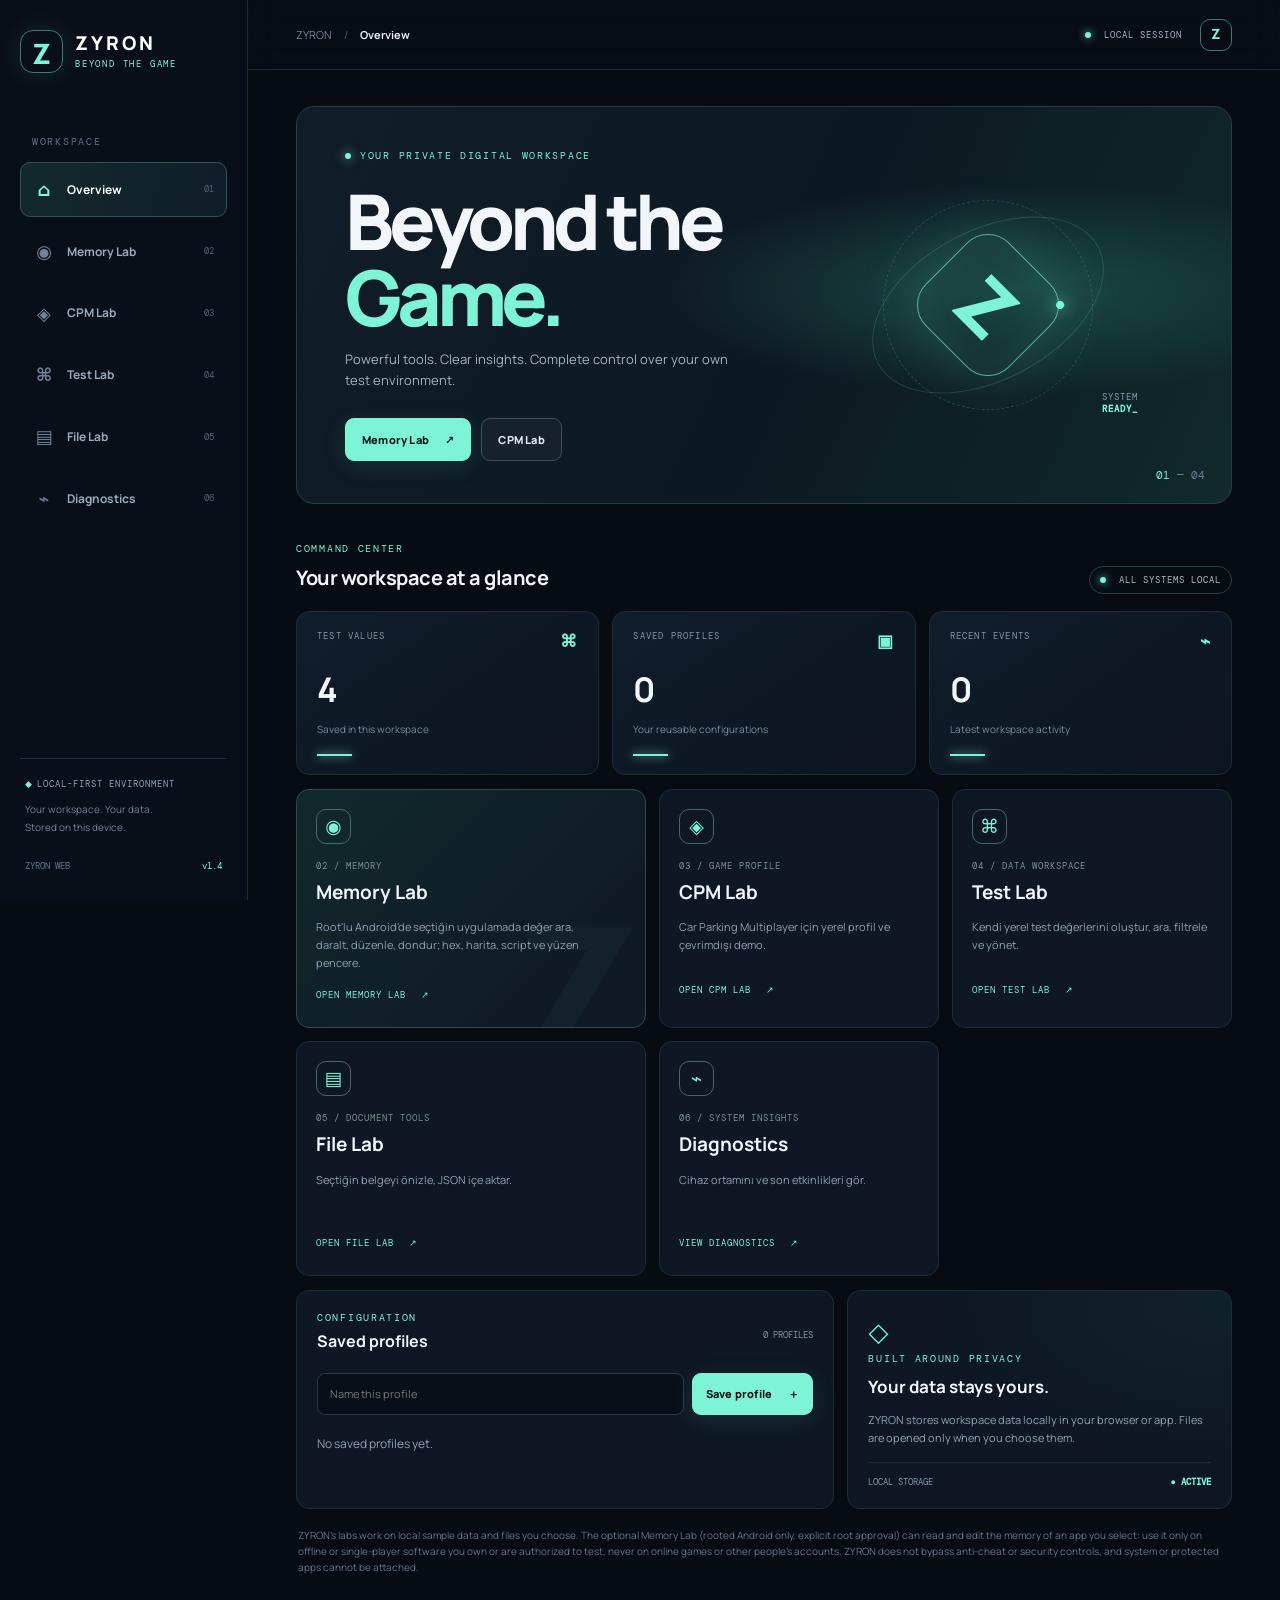
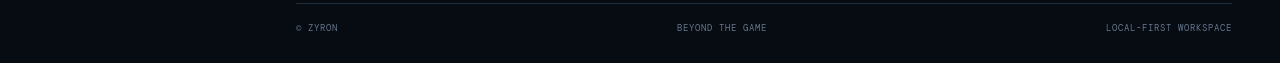
==== commit 5dd70aa3: "UI: mobile bottom navigation, per-view headers, Memory Lab layout fixes, overview cards for all labs" ====
--- a/web/index.html
+++ b/web/index.html
@@ -6,26 +6,26 @@
 <link rel="manifest" href="./manifest.webmanifest"><link rel="icon" href="./icon.svg"><link rel="stylesheet" href="./styles.css">
 <title>ZYRON — Beyond the Game</title>
 </head>
-<body>
+<body data-view="overview">
 <div class="app-shell">
 <aside class="sidebar">
 <a class="brand" href="#"><span class="brand-symbol">Z</span><span class="brand-word">ZYRON<small>BEYOND THE GAME</small></span></a>
 <div class="side-label">WORKSPACE</div>
 <nav class="side-nav" aria-label="Workspace">
-<button class="nav-item active" data-tab="overview"><i>⌂</i> Overview <b>01</b></button>
-<button class="nav-item" data-tab="lab"><i>⌘</i> Test Lab <b>02</b></button>
-<button class="nav-item" data-tab="cpmlab"><i>◈</i> CPM Lab <b>03</b></button>
-<button class="nav-item" data-tab="files"><i>▤</i> File Lab <b>03</b></button>
-<button class="nav-item" data-tab="diagnostics"><i>⌁</i> Diagnostics <b>04</b></button>
-<button class="nav-item" data-tab="memlab"><i>◉</i> Memory Lab <b>05</b></button>
+<button class="nav-item active" data-tab="overview"><i>⌂</i> <span>Overview</span> <b>01</b></button>
+<button class="nav-item" data-tab="memlab"><i>◉</i> <span>Memory Lab</span> <b>02</b></button>
+<button class="nav-item" data-tab="cpmlab"><i>◈</i> <span>CPM Lab</span> <b>03</b></button>
+<button class="nav-item" data-tab="lab"><i>⌘</i> <span>Test Lab</span> <b>04</b></button>
+<button class="nav-item" data-tab="files"><i>▤</i> <span>File Lab</span> <b>05</b></button>
+<button class="nav-item" data-tab="diagnostics"><i>⌁</i> <span>Diagnostics</span> <b>06</b></button>
 </nav>
-<div class="sidebar-bottom"><div class="secure-mark">◆ <span>LOCAL-FIRST ENVIRONMENT</span></div><p>Your workspace. Your data.<br>Stored on this device.</p><div class="version">ZYRON WEB <span>v1.3</span></div></div>
+<div class="sidebar-bottom"><div class="secure-mark">◆ <span>LOCAL-FIRST ENVIRONMENT</span></div><p>Your workspace. Your data.<br>Stored on this device.</p><div class="version">ZYRON WEB <span>v1.4</span></div></div>
 </aside>
 <main class="main-area">
 <header class="topbar"><div class="breadcrumb">ZYRON <span>/</span> <strong id="crumb">Overview</strong></div><div class="top-actions"><span class="connection"><i></i> LOCAL SESSION</span><div class="avatar">Z</div></div></header>
 <div class="content">
 <section class="hero-banner">
-<div class="hero-copy"><div class="eyebrow"><span></span> YOUR PRIVATE DIGITAL WORKSPACE</div><h1>Beyond the<br><em>Game.</em></h1><p>Powerful tools. Clear insights. Complete control over your own test environment.</p><div class="hero-buttons"><button class="btn-primary" data-go="lab">Enter Test Lab <span>↗</span></button><button class="btn-ghost" data-go="files">Explore File Lab</button></div></div>
+<div class="hero-copy"><div class="eyebrow"><span></span> YOUR PRIVATE DIGITAL WORKSPACE</div><h1>Beyond the<br><em>Game.</em></h1><p>Powerful tools. Clear insights. Complete control over your own test environment.</p><div class="hero-buttons"><button class="btn-primary" data-go="memlab">Memory Lab <span>↗</span></button><button class="btn-ghost" data-go="cpmlab">CPM Lab</button></div></div>
 <div class="hero-art" aria-hidden="true"><div class="orbit orbit-one"></div><div class="orbit orbit-two"></div><div class="orbit-core">Z<span></span></div><div class="art-caption">SYSTEM<br><b>READY_</b></div></div>
 <div class="hero-index">01 <span>— 04</span></div>
 </section>
@@ -37,16 +37,18 @@
 <article class="metric-card"><div class="metric-top"><span>RECENT EVENTS</span><b>⌁</b></div><strong id="event-count">0</strong><small>Latest workspace activity</small><div class="metric-line"></div></article>
 </div>
 <div class="feature-grid">
-<article class="feature-card feature-main"><div class="feature-icon">⌘</div><div class="feature-tag">01 / DATA WORKSPACE</div><h3>Test Lab</h3><p>Create, inspect, search, filter and manage your own local test values with a focused toolkit.</p><button class="text-link" data-go="lab">OPEN TEST LAB <span>↗</span></button><div class="feature-watermark">Z</div></article>
-<article class="feature-card"><div class="feature-icon">▤</div><div class="feature-tag">02 / DOCUMENT TOOLS</div><h3>File Lab</h3><p>Preview selected documents and import structured JSON data.</p><button class="text-link" data-go="files">OPEN FILE LAB <span>↗</span></button></article>
-<article class="feature-card"><div class="feature-icon">⌁</div><div class="feature-tag">03 / SYSTEM INSIGHTS</div><h3>Diagnostics</h3><p>Review your device environment and recent workspace activity.</p><button class="text-link" data-go="diagnostics">VIEW DIAGNOSTICS <span>↗</span></button></article>
+<article class="feature-card feature-main"><div class="feature-icon">◉</div><div class="feature-tag">02 / MEMORY</div><h3>Memory Lab</h3><p>Root'lu Android'de seçtiğin uygulamada değer ara, daralt, düzenle, dondur; hex, harita, script ve yüzen pencere.</p><button class="text-link" data-go="memlab">OPEN MEMORY LAB <span>↗</span></button><div class="feature-watermark">Z</div></article>
+<article class="feature-card"><div class="feature-icon">◈</div><div class="feature-tag">03 / GAME PROFILE</div><h3>CPM Lab</h3><p>Car Parking Multiplayer için yerel profil ve çevrimdışı demo.</p><button class="text-link" data-go="cpmlab">OPEN CPM LAB <span>↗</span></button></article>
+<article class="feature-card"><div class="feature-icon">⌘</div><div class="feature-tag">04 / DATA WORKSPACE</div><h3>Test Lab</h3><p>Kendi yerel test değerlerini oluştur, ara, filtrele ve yönet.</p><button class="text-link" data-go="lab">OPEN TEST LAB <span>↗</span></button></article>
+<article class="feature-card"><div class="feature-icon">▤</div><div class="feature-tag">05 / DOCUMENT TOOLS</div><h3>File Lab</h3><p>Seçtiğin belgeyi önizle, JSON içe aktar.</p><button class="text-link" data-go="files">OPEN FILE LAB <span>↗</span></button></article>
+<article class="feature-card"><div class="feature-icon">⌁</div><div class="feature-tag">06 / SYSTEM INSIGHTS</div><h3>Diagnostics</h3><p>Cihaz ortamını ve son etkinlikleri gör.</p><button class="text-link" data-go="diagnostics">VIEW DIAGNOSTICS <span>↗</span></button></article>
 </div>
 <div class="lower-grid"><article class="surface-card"><div class="card-heading"><div><div class="eyebrow">CONFIGURATION</div><h3>Saved profiles</h3></div><span class="subtle-count" id="profile-count-label">0 PROFILES</span></div><div class="profile-create"><input id="profile-name" placeholder="Name this profile" maxlength="40"><button class="btn-primary compact" id="save-profile">Save profile <span>＋</span></button></div><div id="profiles" class="profile-list"></div></article><article class="surface-card privacy-card"><div class="privacy-icon">◇</div><div class="eyebrow">BUILT AROUND PRIVACY</div><h3>Your data stays yours.</h3><p>ZYRON stores workspace data locally in your browser or app. Files are opened only when you choose them.</p><span class="privacy-foot">LOCAL STORAGE <b>● ACTIVE</b></span></article></div>
 <p class="disclaimer">ZYRON's labs work on local sample data and files you choose. The optional Memory Lab (rooted Android only, explicit root approval) can read and edit the memory of an app you select: use it only on offline or single-player software you own or are authorized to test, never on online games or other people's accounts. ZYRON does not bypass anti-cheat or security controls, and system or protected apps cannot be attached.</p>
 </section>
-<section class="view workspace-view" id="lab"><div class="page-title"><div class="eyebrow">DATA WORKSPACE / 01</div><h2>Test Lab<span class="title-dot">.</span></h2><p>Manage and inspect values created inside your ZYRON workspace.</p></div><div class="lab-toolbar"><div class="search-wrap"><span>⌕</span><input id="search" placeholder="Search values by name or content"></div><select id="filter"><option>All</option><option>Exact</option><option>Numbers</option><option>Integer</option><option>Decimal</option><option>Text</option></select></div><form id="add-form" class="add-panel"><div><div class="eyebrow">CREATE ENTRY</div><h3>Add a test value</h3></div><input id="new-key" placeholder="Value name" maxlength="60" required><input id="new-value" placeholder="Value (number or text)" maxlength="200" required><button class="btn-primary" type="submit">Add value <span>＋</span></button></form><div class="range-toolbar"><div class="range-label">NUMERIC RANGE <span>Optional</span></div><input id="min" type="number" step="any" placeholder="Minimum"><input id="max" type="number" step="any" placeholder="Maximum"><button class="btn-ghost" id="export">↓ Export JSON</button></div><div class="list-heading"><h3>Your values</h3><span id="result-count">0 matches · 0 total</span></div><div id="values" class="value-list"></div></section>
+<section class="view workspace-view" id="lab"><div class="page-title"><div class="eyebrow">DATA WORKSPACE / 04</div><h2>Test Lab<span class="title-dot">.</span></h2><p>Manage and inspect values created inside your ZYRON workspace.</p></div><div class="lab-toolbar"><div class="search-wrap"><span>⌕</span><input id="search" placeholder="Search values by name or content"></div><select id="filter"><option>All</option><option>Exact</option><option>Numbers</option><option>Integer</option><option>Decimal</option><option>Text</option></select></div><form id="add-form" class="add-panel"><div><div class="eyebrow">CREATE ENTRY</div><h3>Add a test value</h3></div><input id="new-key" placeholder="Value name" maxlength="60" required><input id="new-value" placeholder="Value (number or text)" maxlength="200" required><button class="btn-primary" type="submit">Add value <span>＋</span></button></form><div class="range-toolbar"><div class="range-label">NUMERIC RANGE <span>Optional</span></div><input id="min" type="number" step="any" placeholder="Minimum"><input id="max" type="number" step="any" placeholder="Maximum"><button class="btn-ghost" id="export">↓ Export JSON</button></div><div class="list-heading"><h3>Your values</h3><span id="result-count">0 matches · 0 total</span></div><div id="values" class="value-list"></div></section>
 <section class="view workspace-view" id="cpmlab">
-<div class="page-title"><div class="eyebrow">GAME PROFILE WORKSPACE / 03</div><h2>CPM Lab<span class="title-dot">.</span></h2><p>Car Parking Multiplayer için yerel profil arayüzü ve çevrimdışı demo simülatörü.</p></div>
+<div class="page-title"><div class="eyebrow">GAME PROFILE / 03</div><h2>CPM Lab<span class="title-dot">.</span></h2><p>Car Parking Multiplayer için yerel profil arayüzü ve çevrimdışı demo simülatörü.</p></div>
 <div class="cpm-identity"><div class="cpm-mark" aria-hidden="true">CPM</div><div><div class="eyebrow">UNOFFICIAL COMMUNITY TOOL</div><h3>Car Parking Multiplayer</h3><p>Bu alan oyunun resmî servisi değildir. Hesap bakiyesini okuyamaz veya değiştiremez.</p></div><span class="demo-status">LOCAL DEMO</span></div>
 <div class="cpm-grid">
 <article class="surface-card cpm-card"><div class="eyebrow">STEP 01 / PLAYER PROFILE</div><h3>Oyuncu ID kontrolü</h3><p class="cpm-help">Oyuncu ID'sini gir. Kontrol yalnızca biçim ve boş alan denetimidir; CPM sunucusuna bağlanmaz.</p><label class="cpm-label" for="cpm-player-id">PLAYER ID</label><input id="cpm-player-id" class="cpm-input" maxlength="32" autocomplete="off" placeholder="Oyuncu ID'sini gir"><button class="btn-primary cpm-wide" id="cpm-verify" type="button">Yerel biçim kontrolü <span>↗</span></button><div class="cpm-result" id="cpm-verify-result" role="status">Henüz kontrol yapılmadı.</div></article>
@@ -60,29 +62,130 @@
 <p class="disclaimer">CPM Lab bağımsız bir demo çalışma alanıdır; Car Parking Multiplayer ile bağlantılı veya onun tarafından onaylanmış değildir. Gerçek oyun bakiyesi, hesap doğrulaması ve çevrimdışı oyun verileri üzerinde işlem yapmaz. Memory Lab ayrı bir araçtır ve çevrimiçi oyunlarda kullanılmamalıdır.</p>
 </section>
 <section class="view workspace-view" id="memlab">
-<div class="page-title"><div class="eyebrow">ADVANCED TOOLS / 05</div><h2>Memory Lab<span class="title-dot">.</span></h2><p>Root'lu Android'de seçtiğin uygulamanın belleğinde değer ara, daralt, düzenle ve dondur.</p></div>
+<div class="page-title"><div class="eyebrow">MEMORY / 02</div><h2>Memory Lab<span class="title-dot">.</span></h2><p>Root'lu Android'de seçtiğin uygulamanın belleğinde değer ara, daralt, düzenle, dondur, incele ve script çalıştır.</p></div>
 <div class="ml-banner" id="ml-banner" hidden>Memory Lab yalnızca <b>root'lu Android</b> cihazdaki ZYRON uygulamasında çalışır. Tarayıcıda bu bölüm kapalıdır.</div>
-<div class="ml-warning"><b>Önemli:</b> Sadece çevrimdışı / tek oyunculu ve sahibi olduğun ya da test etmeye yetkili olduğun yazılımlarda kullan. Çevrimiçi oyunlarda kullanma: hesabın banlanabilir ve ZYRON anti-cheat korumalarını aşmaya çalışmaz. Sistem ve korumalı uygulamalara bağlanılamaz.</div>
-<article class="surface-card ml-card" id="ml-step-1"><div class="eyebrow">ADIM 1 / ROOT</div><h3>Root iznini kontrol et</h3><p class="cpm-help">Butona basınca root yöneticin izin ister. İzin vermezsen hiçbir şey çalışmaz.</p><div class="ml-line"><button class="btn-primary" id="ml-root" type="button">Root'u kontrol et <span>↗</span></button><span class="ml-status" id="ml-status" role="status">…</span></div></article>
-<article class="surface-card ml-card" id="ml-step-2"><div class="eyebrow">ADIM 2 / UYGULAMA</div><h3>Hedef uygulamayı seç</h3><p class="cpm-help">Önce oyunu aç, sonra listeyi yenile ve oyuna dokun.</p><div class="ml-line"><input class="cpm-input" id="ml-proc-q" placeholder="Uygulama ara (paket adı)" data-needs-root><button class="btn-ghost" id="ml-proc-refresh" type="button" data-needs-root>↻ Yenile</button></div><div class="ml-procs" id="ml-procs"></div><div class="ml-attached" id="ml-attached">Henüz uygulama seçilmedi.</div><button class="btn-ghost" id="ml-detach" type="button" hidden>Bağlantıyı kes</button></article>
-<article class="surface-card ml-card" id="ml-step-3"><div class="eyebrow">ADIM 3 / TARAMA</div><h3>Değeri bul</h3><p class="cpm-help">Ekranda gördüğün sayıyı yaz (örn. altın 1000). Sonra oyunda değiştir ve "Daralt" ile yeni değeri yaz; birkaç turda tek adres kalır. Ondalık değer için F32/F64 dene.</p>
-<div class="ml-grid"><div><label class="cpm-label" for="ml-type">TÜR</label><select class="cpm-input" id="ml-type" data-needs-root><option value="i32">Tam sayı 32 (i32)</option><option value="f32">Ondalık 32 (f32)</option><option value="i64">Tam sayı 64 (i64)</option><option value="f64">Ondalık 64 (f64)</option><option value="i16">Tam sayı 16 (i16)</option><option value="i8">Tam sayı 8 (i8)</option></select></div>
-<div><label class="cpm-label" for="ml-region">BELLEK BÖLGESİ</label><select class="cpm-input" id="ml-region" data-needs-root><option value="all">Tümü</option><option value="anon">Anonim / yığın (Anon)</option><option value="java">Java (Dalvik)</option><option value="file">Dosya (kütüphane verisi)</option><option value="stack">Stack</option></select></div>
-<div><label class="cpm-label" for="ml-value">DEĞER</label><input class="cpm-input" id="ml-value" inputmode="decimal" placeholder="örn. 1000" data-needs-root></div>
-<div><label class="cpm-label" for="ml-value2">ARALIK SONU (isteğe bağlı)</label><input class="cpm-input" id="ml-value2" inputmode="decimal" placeholder="örn. 1100" data-needs-root></div></div>
+<div class="ml-warning ml-hide-overlay"><b>Önemli:</b> Sadece çevrimdışı / tek oyunculu ve sahibi olduğun ya da test etmeye yetkili olduğun yazılımlarda kullan. Çevrimiçi oyunlarda kullanma: hesabın banlanabilir. ZYRON anti-cheat korumalarını aşmaya veya kendini gizlemeye çalışmaz. Sistem ve korumalı uygulamalara bağlanılamaz.</div>
+
+<article class="surface-card ml-card" id="ml-step-1">
+<div class="eyebrow">BAĞLANTI</div><h3>Root ve hedef uygulama</h3>
+<div class="ml-line"><button class="btn-primary" id="ml-root" type="button">Root'u kontrol et <span>↗</span></button><span class="ml-status" id="ml-status" role="status">…</span></div>
+<div class="ml-line"><input class="cpm-input" id="ml-proc-q" placeholder="Uygulama ara (paket adı)" data-needs-root><button class="btn-ghost" id="ml-proc-refresh" type="button" data-needs-root>↻ Yenile</button></div>
+<div class="ml-procs" id="ml-procs"></div>
+<div class="ml-attached" id="ml-attached">Henüz uygulama seçilmedi.</div>
+<div class="ml-line"><button class="btn-ghost" id="ml-detach" type="button" hidden>Bağlantıyı kes</button><button class="btn-ghost" id="ml-pause" type="button" data-needs-root title="Oyunu dondurur; arama yaparken değerlerin değişmesini engeller">⏸ Oyunu duraklat</button><button class="btn-ghost" id="ml-float" type="button" hidden>◧ Yüzen pencere</button></div>
+</article>
+
+<nav class="ml-tabs" aria-label="Memory Lab">
+<button type="button" class="ml-tab active" data-mltab="search">Arama</button>
+<button type="button" class="ml-tab" data-mltab="saved">Kayıtlı liste <b id="ml-saved-badge">0</b></button>
+<button type="button" class="ml-tab" data-mltab="hex">Bellek (hex)</button>
+<button type="button" class="ml-tab" data-mltab="maps">Harita</button>
+<button type="button" class="ml-tab" data-mltab="script">Script</button>
+</nav>
+
+<div class="ml-panel active" id="ml-p-search">
+<article class="surface-card ml-card" id="ml-step-3"><div class="eyebrow">ARAMA</div><h3>Değeri bul</h3>
+<div class="ml-grid">
+<div><label class="cpm-label" for="ml-smode">ARAMA KİPİ</label><select class="cpm-input" id="ml-smode" data-needs-root><option value="exact">Tam değer / aralık</option><option value="fuzzy">Bulanık (bilinmeyen değer)</option><option value="group">Grup (100;200;300::512)</option><option value="text">Metin</option><option value="bytes">Bayt dizisi (hex)</option></select></div>
+<div><label class="cpm-label" for="ml-type">TÜR</label><select class="cpm-input" id="ml-type" data-needs-root><option value="auto">Auto</option><option value="i32" selected>Dword · i32</option><option value="f32">Float · f32</option><option value="i64">Qword · i64</option><option value="f64">Double · f64</option><option value="i16">Word · i16</option><option value="i8">Byte · i8</option><option value="xor">XOR</option></select></div>
+<div><label class="cpm-label" for="ml-value" id="ml-value-label">DEĞER</label><input class="cpm-input" id="ml-value" inputmode="text" autocomplete="off" placeholder="örn. 1000" data-needs-root></div>
+<div id="ml-value2-wrap"><label class="cpm-label" for="ml-value2">ARALIK SONU (isteğe bağlı)</label><input class="cpm-input" id="ml-value2" inputmode="decimal" placeholder="örn. 1100" data-needs-root></div>
+<div id="ml-enc-wrap" hidden><label class="cpm-label" for="ml-enc">KODLAMA</label><select class="cpm-input" id="ml-enc" data-needs-root><option value="utf8">UTF-8</option><option value="utf16">UTF-16 (LE)</option></select></div>
+</div>
+<p class="fine" id="ml-hint">Ekranda gördüğün sayıyı yaz (örn. altın 1000). Oyunda değiştir, sonra aşağıdan "Daralt" ile yeni değeri yaz; birkaç turda tek adres kalır. Ondalık sayılar için Float/Double dene, emin değilsen Auto.</p>
+<details class="ml-regions-box"><summary>Bellek bölgeleri <span id="ml-regions-sum">(varsayılan)</span></summary><div id="ml-regions" class="ml-regions"></div><p class="fine">Aramayı hızlandırmak için sadece gerekli bölgeleri seç. Çoğu oyun değeri C++ yığını (Ch), Ca, Anonim (A) veya Java yığınında (Ja) tutar. Kod bölgeleri (Xa/Xs) yalnızca okunur; oralara yazılmaz.</p></details>
 <div class="ml-line"><button class="btn-primary" id="ml-scan" type="button" data-needs-root>Tara <span>⌕</span></button><button class="btn-ghost" id="ml-reset" type="button" data-needs-root>Sonuçları sıfırla</button><span class="fine" id="ml-busy" role="status"></span></div>
-<div class="ml-grid ml-next"><div><label class="cpm-label" for="ml-mode">DARALT</label><select class="cpm-input" id="ml-mode" data-needs-root><option value="eq">Yeni değer =</option><option value="changed">Değişti</option><option value="unchanged">Değişmedi</option><option value="inc">Arttı</option><option value="dec">Azaldı</option><option value="incby">Şu kadar arttı</option><option value="decby">Şu kadar azaldı</option></select></div>
+<div class="ml-grid ml-next">
+<div><label class="cpm-label" for="ml-rmode">DARALT</label><select class="cpm-input" id="ml-rmode" data-needs-root><option value="eq">Eşit (=)</option><option value="ne">Eşit değil (≠)</option><option value="gt">Büyük (&gt;)</option><option value="lt">Küçük (&lt;)</option><option value="changed">Değişti</option><option value="unchanged">Değişmedi</option><option value="inc">Arttı</option><option value="dec">Azaldı</option><option value="incby">Şu kadar arttı</option><option value="decby">Şu kadar azaldı</option></select></div>
 <div><label class="cpm-label" for="ml-nvalue">YENİ DEĞER</label><input class="cpm-input" id="ml-nvalue" inputmode="decimal" placeholder="örn. 900" data-needs-root></div>
 <div><label class="cpm-label" for="ml-nvalue2">ARALIK SONU</label><input class="cpm-input" id="ml-nvalue2" inputmode="decimal" placeholder="isteğe bağlı" data-needs-root></div>
-<div class="ml-align"><button class="btn-primary" id="ml-next" type="button" data-needs-root>Daralt <span>↘</span></button></div></div></article>
-<article class="surface-card ml-card"><div class="card-heading"><div><div class="eyebrow">ADIM 4 / SONUÇLAR</div><h3>Adresler</h3></div><span class="subtle-count" id="ml-count">Sonuç yok</span></div>
+<div class="ml-align"><button class="btn-primary" id="ml-next" type="button" data-needs-root>Daralt <span>↘</span></button></div>
+</div></article>
+
+<article class="surface-card ml-card"><div class="card-heading"><div><div class="eyebrow">SONUÇLAR</div><h3>Adresler</h3></div><span class="subtle-count" id="ml-count">Sonuç yok</span></div>
+<div class="ml-line ml-tools">
+<label class="ml-live"><input type="checkbox" id="ml-live" checked data-needs-root> Canlı yenile</label>
+<label class="ml-live"><input type="checkbox" id="ml-hexdisp" data-needs-root> Hex göster</label>
+<select class="cpm-input ml-small" id="ml-fmode" data-needs-root title="Dondurma kipi"><option value="n">Dondur: sabit</option><option value="inc">Dondur: yalnız artabilir</option><option value="dec">Dondur: yalnız azalabilir</option></select>
+<input class="cpm-input ml-small" id="ml-ptr-off" value="0x100" aria-label="İşaretçi arama azami ofset" title="İşaretçi arama için azami ofset" data-needs-root>
+</div>
 <div id="ml-results" class="ml-results"></div>
-<div class="ml-line ml-pager"><button class="btn-ghost" id="ml-prev" type="button" data-needs-root>‹ Önceki</button><span class="subtle-count" id="ml-page">1 / 1</span><button class="btn-ghost" id="ml-nextpage" type="button" data-needs-root>Sonraki ›</button><label class="ml-live"><input type="checkbox" id="ml-live" checked data-needs-root> Canlı yenile</label></div>
-<div class="ml-setall" id="ml-setall" hidden><label class="cpm-label" for="ml-setall-value">TÜM SONUÇLARA YAZ (en fazla 50 adres)</label><div class="ml-line"><input class="cpm-input" id="ml-setall-value" inputmode="decimal" placeholder="yazılacak değer" data-needs-root><button class="btn-ghost" id="ml-setall-btn" type="button" data-needs-root>Hepsine yaz</button></div></div></article>
-<article class="surface-card ml-card"><div class="eyebrow">DONDURULANLAR</div><h3>Sabitlenen değerler</h3><p class="cpm-help">Dondurulan adrese değer her 50 ms'de yeniden yazılır. Uygulama kapanınca otomatik bırakılır.</p><div class="profile-list" id="ml-frozen"></div></article>
+<div class="ml-line ml-pager"><button class="btn-ghost" id="ml-prev" type="button" data-needs-root>‹ Önceki</button><span class="subtle-count" id="ml-page">1 / 1</span><button class="btn-ghost" id="ml-nextpage" type="button" data-needs-root>Sonraki ›</button></div>
+<div class="ml-bulk" id="ml-bulk" hidden>
+<div class="ml-line"><button class="btn-ghost" id="ml-saveall" type="button" data-needs-root>Sayfadakileri kayıtlı listeye ekle</button></div>
+<label class="cpm-label" for="ml-setall-value">TÜM SONUÇLARA YAZ (en fazla 2000 adres)</label><div class="ml-line"><input class="cpm-input" id="ml-setall-value" inputmode="decimal" placeholder="yazılacak değer" data-needs-root><button class="btn-ghost" id="ml-setall-btn" type="button" data-needs-root>Hepsine yaz</button></div>
+<label class="cpm-label" for="ml-shift">OFSET EKLE (sonuç adreslerini kaydır)</label><div class="ml-line"><input class="cpm-input ml-small" id="ml-shift" value="4" inputmode="numeric" data-needs-root><select class="cpm-input ml-small" id="ml-shift-type" data-needs-root><option value="">tür aynı</option><option value="i32">i32</option><option value="f32">f32</option><option value="i64">i64</option><option value="f64">f64</option><option value="i16">i16</option><option value="i8">i8</option></select><button class="btn-ghost" id="ml-shift-btn" type="button" data-needs-root>Ofseti uygula</button></div>
+</div>
+</article>
+<article class="surface-card ml-card"><div class="eyebrow">DONDURULANLAR</div><h3>Sabitlenen değerler</h3><p class="cpm-help">Dondurulan adrese değer her 50 ms'de yeniden yazılır. Uygulama kapanınca otomatik bırakılır.</p><div class="profile-list" id="ml-frozen"></div><div class="ml-line"><button class="btn-ghost" id="ml-unfreeze-all" type="button" data-needs-root>Hepsini çöz</button></div></article>
+</div>
+
+<div class="ml-panel" id="ml-p-saved">
+<article class="surface-card ml-card"><div class="eyebrow">KAYITLI LİSTE</div><h3>Sık kullandığın adresler</h3>
+<p class="cpm-help" id="ml-saved-note">Sonuçlardan ＋ ile buraya ekle: adı değiştir, değeri düzenle, dondur. Adresler yalnızca oyun kapanana kadar geçerlidir.</p>
+<div class="ml-line"><button class="btn-ghost" id="ml-saved-freezeall" type="button" data-needs-root>Hepsini dondur</button><button class="btn-ghost" id="ml-saved-unfreezeall" type="button" data-needs-root>Hepsini çöz</button><button class="btn-ghost" id="ml-saved-export" type="button">↓ JSON</button><label class="btn-ghost file-pick">↑ JSON<input id="ml-saved-import" type="file" accept=".json,application/json"></label><button class="btn-ghost danger" id="ml-saved-clear" type="button">Temizle</button></div>
+<div id="ml-saved" class="ml-results"></div></article>
+</div>
+
+<div class="ml-panel" id="ml-p-hex">
+<article class="surface-card ml-card"><div class="eyebrow">BELLEK DÜZENLEYİCİ</div><h3>Hex görüntüleyici</h3>
+<div class="ml-line"><input class="cpm-input" id="ml-hex-addr" placeholder="Adres, örn. 0x7ff0a123c0" data-needs-root><select class="cpm-input ml-small" id="ml-hex-len" data-needs-root><option value="128">128 B</option><option value="256" selected>256 B</option><option value="512">512 B</option></select><button class="btn-primary" id="ml-hex-go" type="button" data-needs-root>Git</button></div>
+<div class="ml-line"><button class="btn-ghost" id="ml-hex-prev" type="button" data-needs-root>‹ Önceki</button><button class="btn-ghost" id="ml-hex-next" type="button" data-needs-root>Sonraki ›</button></div>
+<div class="ml-hexview" id="ml-hexview"><p class="fine">Bir adres yazıp "Git"e bas, ya da sonuçlardan "Hex" seç.</p></div>
+<div class="ml-hexsel" id="ml-hex-sel">Seçili bayt yok. Bir baytın üstüne dokun.</div>
+<div class="ml-hexvals" id="ml-hex-vals"></div>
+<label class="cpm-label" for="ml-hex-write">SEÇİLİ ADRESE BAYT YAZ (hex, en fazla 64 bayt)</label>
+<div class="ml-line"><input class="cpm-input" id="ml-hex-write" placeholder="örn. 90 90 90 90" data-needs-root><button class="btn-ghost" id="ml-hex-write-btn" type="button" data-needs-root>Yaz</button></div>
+</article>
+<article class="surface-card ml-card"><div class="eyebrow">BELLEK DÖKÜMÜ</div><h3>Görüntülenen adresten dosyaya</h3><p class="cpm-help">Dosya uygulamanın dışa açık klasörüne yazılır; yolu aşağıda görünür.</p>
+<div class="ml-line"><select class="cpm-input ml-small" id="ml-dump-len" data-needs-root><option value="4096">4 KB</option><option value="65536">64 KB</option><option value="1048576">1 MB</option><option value="16777216">16 MB</option></select><input class="cpm-input" id="ml-dump-name" placeholder="dosya adı (örn. dump1.bin)" data-needs-root><button class="btn-ghost" id="ml-dump-btn" type="button" data-needs-root>Dökümü kaydet</button></div>
+<div class="ml-hexsel" id="ml-dump-result"></div></article>
+</div>
+
+<div class="ml-panel" id="ml-p-maps">
+<article class="surface-card ml-card"><div class="eyebrow">BELLEK HARİTASI</div><h3>Bölgeler</h3>
+<div class="ml-line"><select class="cpm-input ml-small" id="ml-maps-filter" data-needs-root><option value="">Tüm bölgeler</option></select><button class="btn-ghost" id="ml-maps-refresh" type="button" data-needs-root>↻ Yenile</button><button class="btn-ghost" id="ml-maps-more" type="button" data-needs-root hidden>Daha fazla</button></div>
+<div id="ml-maps" class="ml-maps"></div></article>
+</div>
+
+<div class="ml-panel" id="ml-p-script">
+<article class="surface-card ml-card"><div class="eyebrow">SCRIPT</div><h3>JavaScript ile otomasyon</h3>
+<p class="cpm-help">Game Guardian'ın Lua scriptlerine benzer <code>gg</code> API'si (JavaScript, <code>await</code> ile). Yalnızca kendi yazdığın veya güvendiğin scriptleri çalıştır: script bağlı uygulamanın belleğine yazabilir.</p>
+<div class="ml-line"><select class="cpm-input" id="ml-script-sel"></select><input class="cpm-input" id="ml-script-name" placeholder="script adı" maxlength="40"><button class="btn-ghost" id="ml-script-save" type="button">Kaydet</button><button class="btn-ghost danger" id="ml-script-del" type="button">Sil</button></div>
+<textarea class="ml-code" id="ml-script-code" spellcheck="false" autocapitalize="off" autocomplete="off" rows="14"></textarea>
+<div class="ml-line"><button class="btn-primary" id="ml-script-run" type="button" data-needs-root>▶ Çalıştır</button><button class="btn-ghost" id="ml-script-stop" type="button" disabled>■ Durdur</button><button class="btn-ghost" id="ml-script-clear" type="button">Konsolu temizle</button></div>
+<pre class="ml-console" id="ml-script-out" role="log">Konsol hazır.</pre>
+<details class="ml-api"><summary>gg API başvurusu</summary><pre class="ml-apitext">Tüm gg.* çağrıları Promise döner: await kullan. print(...) konsola yazar.
+
+Sabitler
+  gg.TYPE_AUTO TYPE_BYTE TYPE_WORD TYPE_DWORD TYPE_QWORD TYPE_FLOAT TYPE_DOUBLE TYPE_XOR
+  gg.REGION_ANONYMOUS C_HEAP C_ALLOC C_DATA C_BSS JAVA_HEAP JAVA STACK ASHMEM VIDEO CODE_APP CODE_SYS OTHER (| ile birleştir)
+  gg.SIGN_EQUAL NOT_EQUAL GREATER LESS FUZZY_EQUAL FUZZY_NOT_EQUAL FUZZY_GREATER FUZZY_LESS
+
+Arama
+  gg.setRanges(maske) / gg.getRanges()
+  gg.searchNumber(metin, tür=AUTO, _, işaret=EQUAL)   metin: "100", "10~20", "100;200;300::512" (grup, harf eki: D=dword F=float E=double Q=qword W=word B=byte)
+  gg.refineNumber(metin, tür, _, işaret)               işaret: EQUAL, NOT_EQUAL, GREATER, LESS, FUZZY_*
+  gg.searchFuzzy(fark=0, işaret=FUZZY_EQUAL, tür=AUTO)
+  gg.searchPointer(azamiOfset)                         (ilk sonuç için)
+  gg.getResultsCount() / gg.getResults(adet, atla)     [{address,value,flags}]
+  gg.clearResults()
+
+Düzenleme
+  gg.editAll(değer, tür)  gg.getValues(liste)  gg.setValues([{address,flags,value,freeze:true,freezeMode:'inc'|'dec'}])
+  gg.addListItems(liste)  gg.getListItems()  gg.removeListItems(liste)  gg.clearList()
+
+Süreç ve diğer
+  gg.getTargetInfo()  gg.getTargetPackage()  gg.processPause()  gg.processResume()
+  gg.getRangesList()  gg.dumpMemory(başlangıç, bitiş)
+  gg.sleep(ms)  gg.toast(m)  gg.alert(m)  gg.prompt(m, varsayılan)  gg.choice(liste, _, m)  gg.copyText(m)
+
+Farklar: Lua yerine JavaScript. Bellek aralığı (from/to) ve limit parametreleri yok sayılır. ASM/disassembler ve hız hilesi desteklenmez.</pre></details>
+</article>
+</div>
 </section>
-<section class="view workspace-view" id="files"><div class="page-title"><div class="eyebrow">DOCUMENT TOOLS / 02</div><h2>File Lab<span class="title-dot">.</span></h2><p>Inspect documents you explicitly select. Supported formats: TXT, JSON and XML.</p></div><div class="file-drop"><div class="file-glyph">▤</div><h3>Bring a document into your workspace</h3><p>Select a file from your device to preview it securely.</p><div class="file-actions"><label class="btn-primary file-pick">Choose a file <span>↗</span><input id="file-input" type="file" accept=".txt,.json,.xml,text/plain,application/json,application/xml"></label><button class="btn-ghost" id="import" disabled>Import JSON</button></div><p id="file-name" class="file-name">No file selected</p></div><div class="preview-card"><div class="preview-head"><span>DOCUMENT PREVIEW</span><span>MAX 12 KB DISPLAY</span></div><pre id="preview" class="preview">Your selected document preview will appear here.</pre></div></section>
-<section class="view workspace-view" id="diagnostics"><div class="page-title"><div class="eyebrow">SYSTEM INSIGHTS / 03</div><h2>Diagnostics<span class="title-dot">.</span></h2><p>A transparent overview of this browser or device session.</p></div><div class="diagnostic-banner"><span class="diagnostic-pulse"></span><div><b>Workspace operational</b><small>Local tools are ready for use.</small></div><span class="live-pill">LOCAL</span></div><div id="diagnostic-rows" class="diagnostics"></div><div class="history-card"><div class="card-heading"><div><div class="eyebrow">SESSION LOG</div><h3>Activity history</h3></div></div><div id="history" class="history"></div></div></section>
+<section class="view workspace-view" id="files"><div class="page-title"><div class="eyebrow">DOCUMENT TOOLS / 05</div><h2>File Lab<span class="title-dot">.</span></h2><p>Inspect documents you explicitly select. Supported formats: TXT, JSON and XML.</p></div><div class="file-drop"><div class="file-glyph">▤</div><h3>Bring a document into your workspace</h3><p>Select a file from your device to preview it securely.</p><div class="file-actions"><label class="btn-primary file-pick">Choose a file <span>↗</span><input id="file-input" type="file" accept=".txt,.json,.xml,text/plain,application/json,application/xml"></label><button class="btn-ghost" id="import" disabled>Import JSON</button></div><p id="file-name" class="file-name">No file selected</p></div><div class="preview-card"><div class="preview-head"><span>DOCUMENT PREVIEW</span><span>MAX 12 KB DISPLAY</span></div><pre id="preview" class="preview">Your selected document preview will appear here.</pre></div></section>
+<section class="view workspace-view" id="diagnostics"><div class="page-title"><div class="eyebrow">SYSTEM INSIGHTS / 06</div><h2>Diagnostics<span class="title-dot">.</span></h2><p>A transparent overview of this browser or device session.</p></div><div class="diagnostic-banner"><span class="diagnostic-pulse"></span><div><b>Workspace operational</b><small>Local tools are ready for use.</small></div><span class="live-pill">LOCAL</span></div><div id="diagnostic-rows" class="diagnostics"></div><div class="history-card"><div class="card-heading"><div><div class="eyebrow">SESSION LOG</div><h3>Activity history</h3></div></div><div id="history" class="history"></div></div></section>
 <footer><span>© ZYRON</span><span>BEYOND THE GAME</span><span>LOCAL-FIRST WORKSPACE</span></footer>
 </div>
 </main>
--- a/web/styles.css
+++ b/web/styles.css
@@ -6,3 +6,75 @@
 /* Memory Lab */
 .ml-card{margin-top:13px}.ml-card h3{font-size:17px;margin:4px 0}.ml-line{display:flex;align-items:center;gap:10px;flex-wrap:wrap;margin-top:12px}.ml-line .cpm-input{flex:1;min-width:140px}.ml-status{font:10px var(--mono);color:#9db0c3;padding:7px 10px;border:1px solid #30465a;border-radius:8px;background:#0b141f}.ml-status.ml-ok{color:var(--mint);border-color:#2d5146;background:#10251f}.ml-banner{padding:13px 15px;border:1px solid #6d5b37;background:#211e16;color:#f0d59a;border-radius:10px;font-size:11px;margin-bottom:12px}.ml-warning{padding:13px 15px;border:1px solid #4f4935;background:#1b1a14;color:#e6d6a8;border-radius:10px;font-size:11px;line-height:1.7;margin-bottom:6px}.ml-card.done{border-color:#2d5146}.ml-procs{display:grid;grid-template-columns:repeat(auto-fill,minmax(210px,1fr));gap:8px;margin-top:12px;max-height:230px;overflow:auto}.ml-proc{display:flex;flex-direction:column;text-align:left;gap:2px;padding:10px 12px;background:#111d2b;border:1px solid #2a4055;border-radius:9px;color:#d7e2ed}.ml-proc:hover{border-color:var(--mint)}.ml-proc strong{font-size:11px;overflow-wrap:anywhere}.ml-proc small{font:9px var(--mono);color:#7e91a6}.ml-attached{margin-top:12px;font-size:11px;color:#9aadc0}.ml-attached strong{color:var(--mint)}.ml-attached small{color:#7e91a6;font-family:var(--mono)}.ml-dot{display:inline-block;width:7px;height:7px;border-radius:50%;background:var(--mint);box-shadow:0 0 9px var(--mint);margin-right:6px}.ml-grid{display:grid;grid-template-columns:repeat(4,1fr);gap:10px;margin-top:6px}.ml-grid.ml-next{margin-top:18px;padding-top:6px;border-top:1px solid var(--line)}.ml-grid .cpm-label{margin-top:10px}.ml-align{display:flex;align-items:end}.ml-align .btn-primary{width:100%}.ml-results{display:grid;gap:7px;margin-top:14px}.ml-row{display:grid;grid-template-columns:minmax(130px,1.2fr) minmax(100px,1fr) auto auto;gap:8px;align-items:center;padding:9px 11px;background:#101b29;border:1px solid var(--line);border-radius:9px}.ml-row code{font:11px var(--mono);color:#9fb3c6;overflow-wrap:anywhere}.ml-val{min-width:0;width:100%;background:#080f19;border:1px solid #2b4052;border-radius:7px;padding:8px 10px;color:var(--mint);font:12px var(--mono)}.ml-val:focus{outline:1px solid var(--mint);border-color:var(--mint)}.ml-row button,.ml-pager .btn-ghost,.ml-setall .btn-ghost{padding:8px 11px;font-size:10px;border-radius:7px;background:#172638;border:1px solid #2a4055;color:#d7e2ed}.ml-pager{justify-content:space-between}.ml-live{font-size:10px;color:#9aadc0;display:flex;align-items:center;gap:6px}.ml-setall{margin-top:16px;padding-top:6px;border-top:1px solid var(--line)}.ml-card button:disabled,.ml-card input:disabled,.ml-card select:disabled{opacity:.45;cursor:not-allowed}
 @media(max-width:720px){.ml-grid{grid-template-columns:1fr 1fr}.ml-row{grid-template-columns:1fr 1fr}.ml-row code{grid-column:span 2}.ml-line .btn-primary,.ml-line .btn-ghost{flex:1}}
+/* Memory Lab v2: sekmeler, hex, harita, script, yuzen pencere kipi */
+.ml-tabs{display:flex;gap:6px;overflow-x:auto;margin:14px 0 4px;padding-bottom:2px}.ml-tab{white-space:nowrap;padding:9px 13px;border-radius:9px;border:1px solid #2a4055;background:#101b29;color:#b8c8d7;font-size:11px;font-weight:700}.ml-tab b{color:var(--mint);font:10px var(--mono);margin-left:4px}.ml-tab.active{background:linear-gradient(100deg,#122a2c,#101d2a);border-color:#31544f;color:#fff}
+.ml-panel{display:none}.ml-panel.active{display:block}
+.ml-small{width:auto!important;min-width:0;flex:0 0 auto;max-width:170px}
+.ml-regions-box{margin:14px 0 4px;border:1px solid var(--line);border-radius:10px;padding:10px 12px;background:#0b141f}.ml-regions-box summary{cursor:pointer;font-size:11px;color:#b8c8d7;font-weight:700}.ml-regions-box summary span{color:#7e91a6;font-weight:400}.ml-regions{display:flex;flex-wrap:wrap;gap:6px;margin:10px 0}.ml-chip{display:inline-flex;align-items:center;gap:5px;font-size:10px;color:#b8c8d7;background:#142131;border:1px solid #2a4055;border-radius:8px;padding:6px 9px}.ml-chip b{color:var(--mint);font-family:var(--mono)}.ml-chip input{accent-color:#38c9b0}
+.ml-tools{margin:8px 0}.ml-row{display:flex;flex-wrap:wrap;align-items:center;gap:8px;padding:9px 11px}.ml-row code{flex:1 1 140px;min-width:0}.ml-row .ml-val{flex:1 1 110px;width:auto}.ml-row .ml-label{flex:1 1 100%;background:#080f19;border:1px solid #2b4052;border-radius:7px;padding:7px 10px;color:#e8eff7;font-size:11px}.ml-ty{font:9px var(--mono);color:#7e91a6;text-transform:uppercase}.ml-hexv{font:10px var(--mono);color:#9aadc0}.ml-acts{display:flex;gap:6px;flex-wrap:wrap}.ml-more{flex:1 1 100%;display:flex;gap:6px;flex-wrap:wrap}.ml-more[hidden]{display:none}.ml-row button.ml-on,.ml-on{background:#1a4a44!important;border-color:var(--mint)!important;color:var(--mint)!important}
+.ml-bulk{margin-top:16px;padding-top:8px;border-top:1px solid var(--line)}
+.ml-hexview{margin-top:14px;background:#080f19;border:1px solid var(--line);border-radius:10px;padding:10px;overflow-x:auto}.ml-hrow{display:flex;align-items:center;gap:6px;font:11px var(--mono);white-space:nowrap}.ml-hrow code{color:#7e91a6;margin-right:6px}.hb{padding:2px 3px;border-radius:4px;color:#d7e2ed;cursor:pointer}.hb:hover{background:#17352f}.hb.sel{background:var(--mint);color:#071410}.hasc{margin-left:8px;color:#8ca0b5;letter-spacing:1px}
+.ml-hexsel{margin-top:10px;padding:9px 12px;border:1px solid #2d5146;background:#10251f;color:#a9dccc;border-radius:8px;font:10px var(--mono);overflow-wrap:anywhere}.ml-hexvals{display:flex;flex-wrap:wrap;gap:6px;margin:8px 0}.ml-hv{font:10px var(--mono);color:#d7e2ed;background:#142131;border:1px solid #2a4055;border-radius:7px;padding:5px 8px}.ml-hv b{color:var(--mint);margin-right:4px}
+.ml-maps{display:grid;gap:6px;margin-top:12px;max-height:480px;overflow:auto}.ml-map{display:flex;flex-wrap:wrap;align-items:center;gap:8px;text-align:left;padding:8px 11px;background:#101b29;border:1px solid var(--line);border-radius:9px;color:#d7e2ed;font-size:10px}.ml-map:hover{border-color:var(--mint)}.ml-cls{font:700 10px var(--mono);color:#071410;background:var(--mint);border-radius:5px;padding:2px 6px;min-width:26px;text-align:center}.ml-map code{font:10px var(--mono);color:#9fb3c6}.ml-map em{font:10px var(--mono);color:#e4bb71;font-style:normal}.ml-map small{flex:1 1 100%;color:#7e91a6;overflow-wrap:anywhere}
+.ml-code{width:100%;margin-top:12px;background:#080f19;border:1px solid #2b4052;border-radius:10px;padding:12px;color:#d7f5ec;font:12px/1.55 var(--mono);resize:vertical;tab-size:2}.ml-code:focus{outline:1px solid var(--mint);border-color:var(--mint)}.ml-console{margin:12px 0 0;max-height:240px;min-height:90px;overflow:auto;white-space:pre-wrap;background:#0a111c;border:1px solid var(--line);border-radius:10px;padding:12px;color:#b8c9d8;font:11px/1.6 var(--mono)}.ml-api{margin-top:12px;border:1px solid var(--line);border-radius:10px;padding:10px 12px;background:#0b141f}.ml-api summary{cursor:pointer;font-size:11px;font-weight:700;color:#b8c8d7}.ml-apitext{white-space:pre-wrap;color:#9fb3c6;font:10px/1.7 var(--mono);margin:10px 0 0;overflow-x:auto}
+.ml-card .file-pick{cursor:pointer}.ml-card .file-pick input{display:none}.cpm-help code{font:10px var(--mono);color:var(--mint)}
+@media(max-width:720px){.ml-small{max-width:none;flex:1 1 40%}.ml-hrow{font-size:10px}}
+/* yuzen pencere (index.html?overlay=1): yalnizca Memory Lab, kompakt */
+html.overlay .sidebar,html.overlay .topbar,html.overlay .hero-banner,html.overlay .section-heading,html.overlay footer,html.overlay .ml-hide-overlay,html.overlay .page-title,html.overlay #overview,html.overlay .disclaimer{display:none!important}
+html.overlay body{font-size:13px}html.overlay .main-area{margin:0}html.overlay .content{padding:6px 8px}html.overlay .surface-card{padding:11px;border-radius:10px}html.overlay .ml-card{margin-top:8px}html.overlay .ml-row{padding:7px 8px}html.overlay .toast{bottom:8px;right:8px;left:8px;text-align:center}
+
+/* ===== Düzen düzeltmeleri v1.4: sayfa başlığı, alt menü, Memory Lab düzeni ===== */
+body:not([data-view="overview"]) .hero-banner,
+body:not([data-view="overview"]) .section-heading{display:none}
+.nav-item span{flex:1}
+.fine{font-size:12px;line-height:1.5;color:#8fa0b3;margin:8px 0;font-weight:400}
+.ml-card{margin-bottom:14px}
+.ml-card h3{margin:2px 0 12px}
+.ml-line{display:flex;flex-wrap:wrap;gap:8px;align-items:center;margin:10px 0}
+.ml-line>input,.ml-line>select{flex:1 1 140px;min-width:0}
+.ml-line>button{flex:1 1 auto}
+.ml-line>.ml-status{flex:1 1 100%;font-size:12px;color:#8fa0b3}
+.ml-procs{display:flex;flex-wrap:wrap;gap:6px;max-height:190px;overflow:auto;margin:6px 0}
+.ml-procs:empty{display:none}
+.ml-attached{font-size:13px;padding:10px 12px;border:1px solid var(--line);border-radius:10px;background:#0b121c;color:#b7c5d6;margin:8px 0}
+.ml-warning{font-size:12px;line-height:1.5;padding:10px 12px;margin:0 0 12px}
+.ml-warning b{display:inline}
+.ml-tabs{display:flex;gap:6px;overflow-x:auto;scrollbar-width:none;position:sticky;top:0;z-index:12;background:var(--bg,#070b12);padding:8px 0;margin:6px 0 12px;border-bottom:1px solid var(--line)}
+.ml-tabs::-webkit-scrollbar{display:none}
+.ml-tab{flex:0 0 auto;white-space:nowrap;padding:8px 14px;font-size:12px}
+.ml-grid{display:grid;grid-template-columns:repeat(auto-fit,minmax(150px,1fr));gap:10px}
+.ml-next{margin-top:12px;padding-top:12px;border-top:1px solid var(--line);align-items:end}
+.ml-tools{align-items:center}
+.ml-tools .ml-small{flex:1 1 130px}
+.ml-live{display:flex;align-items:center;gap:6px;font-size:12px;color:#b7c5d6;flex:0 0 auto}
+.ml-pager{justify-content:space-between}
+.ml-pager button{flex:0 0 auto}
+.ml-regions-box{margin:10px 0;border:1px solid var(--line);border-radius:10px;padding:10px 12px;background:#0b121c}
+.ml-regions-box summary{cursor:pointer;font-size:13px;font-weight:700}
+.ml-console,.ml-apitext{max-width:100%;overflow:auto;font-size:11px;line-height:1.5}
+.ml-code{width:100%;box-sizing:border-box;min-height:220px}
+.ml-row{flex-wrap:wrap}
+.ml-hexview{overflow-x:auto}
+@media(max-width:720px){
+  body{padding-bottom:calc(70px + env(safe-area-inset-bottom))}
+  .sidebar{position:static;padding:10px 14px}
+  .sidebar .side-label,.sidebar .sidebar-bottom{display:none}
+  .side-nav{position:fixed;left:0;right:0;bottom:0;z-index:30;display:grid;grid-template-columns:repeat(6,1fr);gap:2px;overflow:visible;
+    padding:6px 4px calc(6px + env(safe-area-inset-bottom));background:rgba(9,15,24,.97);border-top:1px solid var(--line);backdrop-filter:blur(8px)}
+  .nav-item{flex-direction:column;justify-content:center;gap:3px;padding:6px 1px;text-align:center;font-size:9px;line-height:1.15;white-space:normal;border-radius:10px;min-height:52px}
+  .nav-item i{font-size:18px;font-style:normal;line-height:1}
+  .nav-item span{flex:0 0 auto}
+  .nav-item b{display:none}
+  .topbar{padding:8px 14px}
+  .topbar .connection{display:none}
+  .content{padding:12px 12px 24px}
+  .page-title{margin:6px 0 14px}
+  .page-title h2{font-size:34px}
+  .page-title p{font-size:13px}
+  .ml-tabs{top:0;margin-left:-12px;margin-right:-12px;padding-left:12px;padding-right:12px}
+  .ml-grid{grid-template-columns:1fr 1fr}
+  .ml-grid>div:nth-child(3):last-child{grid-column:1 / -1}
+  .feature-grid{grid-template-columns:1fr}
+}
+html.overlay body{padding-bottom:0}
+html.overlay .side-nav{display:none}
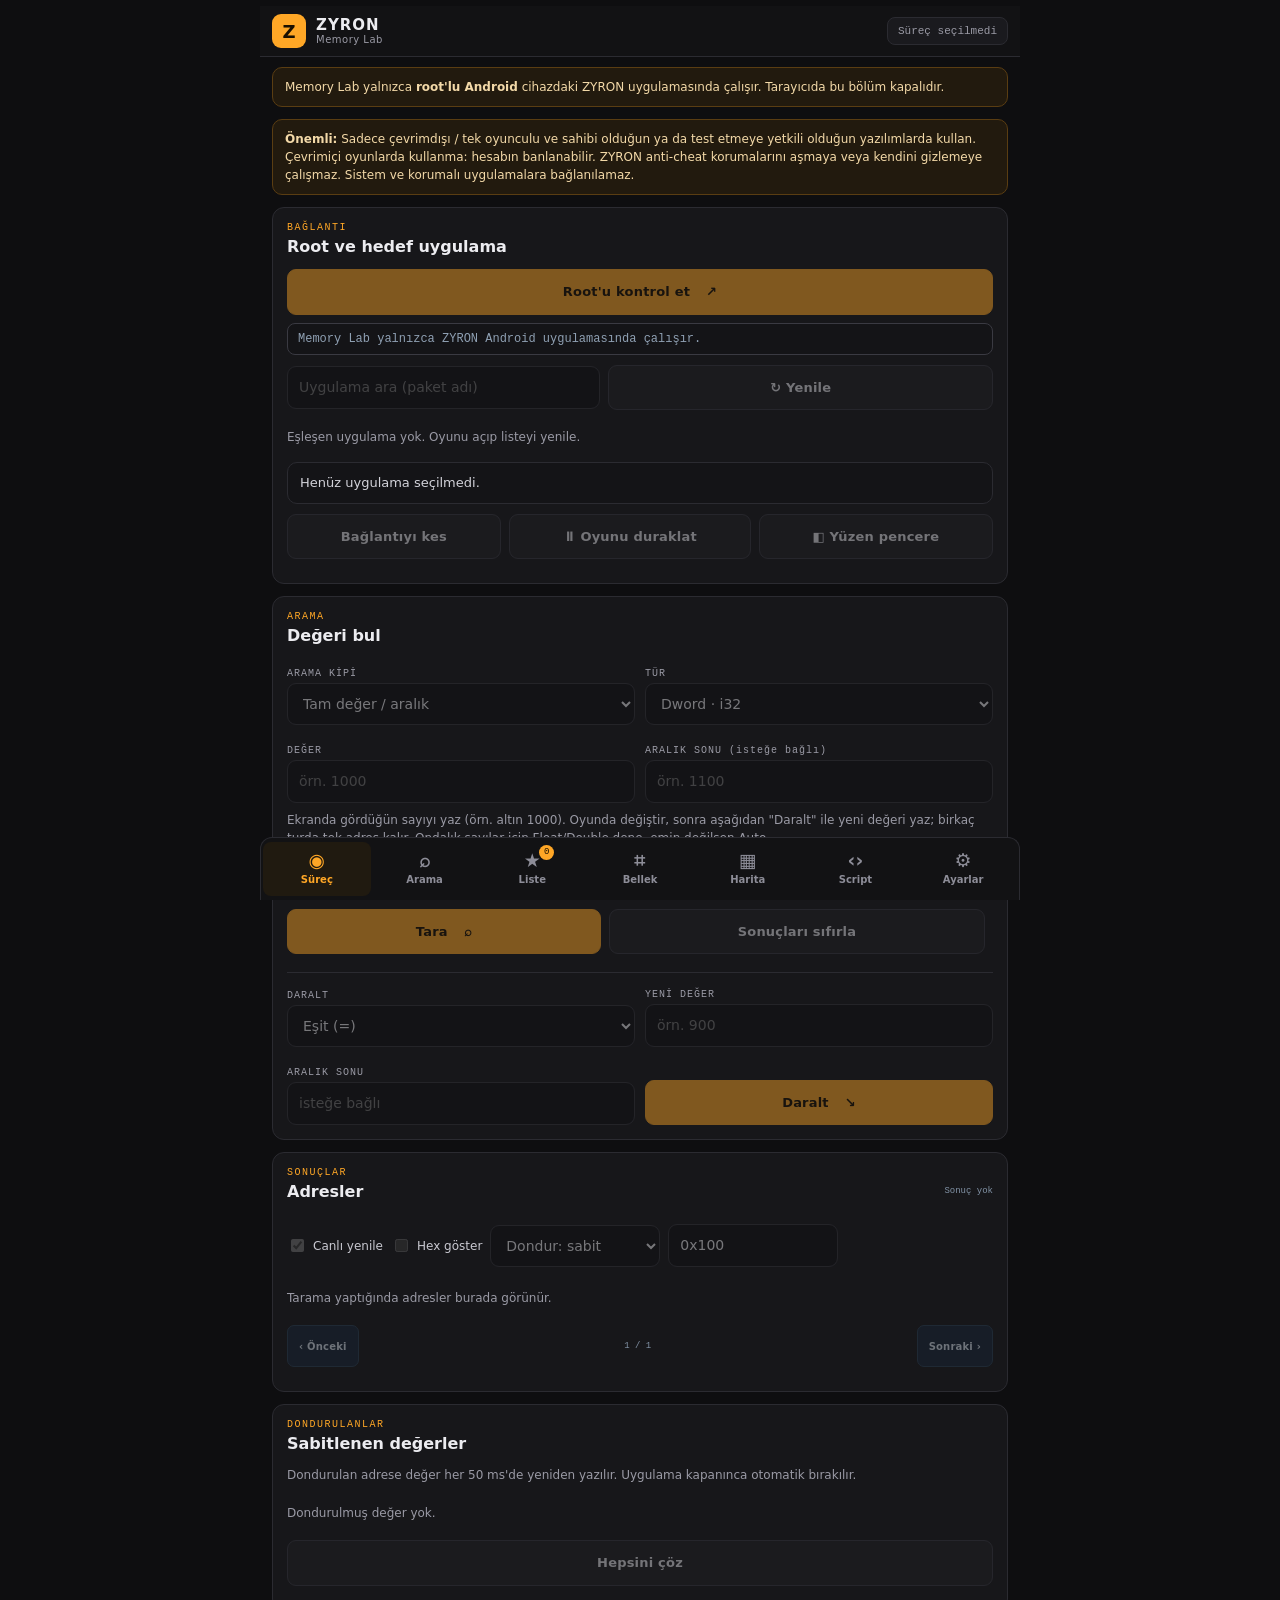
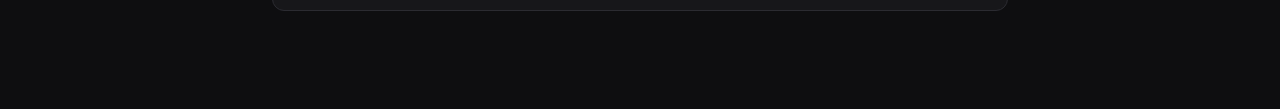
==== commit b2ca4b47: "Redesign: single Game Guardian-style Memory Lab screen, remove old labs - remove Overview/Test Lab/C" ====
--- a/web/index.html
+++ b/web/index.html
@@ -2,68 +2,16 @@
 <html lang="tr">
 <head>
 <meta charset="utf-8"><meta name="viewport" content="width=device-width,initial-scale=1,viewport-fit=cover">
-<meta name="theme-color" content="#070b12"><meta name="description" content="ZYRON — Beyond the Game. Your private testing and data workspace.">
+<meta name="theme-color" content="#0e0e10"><meta name="description" content="ZYRON Memory Lab — Game Guardian tarzı bellek aracı (root gerekir).">
 <link rel="manifest" href="./manifest.webmanifest"><link rel="icon" href="./icon.svg"><link rel="stylesheet" href="./styles.css">
-<title>ZYRON — Beyond the Game</title>
+<title>ZYRON Memory Lab</title>
 </head>
-<body data-view="overview">
-<div class="app-shell">
-<aside class="sidebar">
-<a class="brand" href="#"><span class="brand-symbol">Z</span><span class="brand-word">ZYRON<small>BEYOND THE GAME</small></span></a>
-<div class="side-label">WORKSPACE</div>
-<nav class="side-nav" aria-label="Workspace">
-<button class="nav-item active" data-tab="overview"><i>⌂</i> <span>Overview</span> <b>01</b></button>
-<button class="nav-item" data-tab="memlab"><i>◉</i> <span>Memory Lab</span> <b>02</b></button>
-<button class="nav-item" data-tab="cpmlab"><i>◈</i> <span>CPM Lab</span> <b>03</b></button>
-<button class="nav-item" data-tab="lab"><i>⌘</i> <span>Test Lab</span> <b>04</b></button>
-<button class="nav-item" data-tab="files"><i>▤</i> <span>File Lab</span> <b>05</b></button>
-<button class="nav-item" data-tab="diagnostics"><i>⌁</i> <span>Diagnostics</span> <b>06</b></button>
-</nav>
-<div class="sidebar-bottom"><div class="secure-mark">◆ <span>LOCAL-FIRST ENVIRONMENT</span></div><p>Your workspace. Your data.<br>Stored on this device.</p><div class="version">ZYRON WEB <span>v1.4</span></div></div>
-</aside>
-<main class="main-area">
-<header class="topbar"><div class="breadcrumb">ZYRON <span>/</span> <strong id="crumb">Overview</strong></div><div class="top-actions"><span class="connection"><i></i> LOCAL SESSION</span><div class="avatar">Z</div></div></header>
-<div class="content">
-<section class="hero-banner">
-<div class="hero-copy"><div class="eyebrow"><span></span> YOUR PRIVATE DIGITAL WORKSPACE</div><h1>Beyond the<br><em>Game.</em></h1><p>Powerful tools. Clear insights. Complete control over your own test environment.</p><div class="hero-buttons"><button class="btn-primary" data-go="memlab">Memory Lab <span>↗</span></button><button class="btn-ghost" data-go="cpmlab">CPM Lab</button></div></div>
-<div class="hero-art" aria-hidden="true"><div class="orbit orbit-one"></div><div class="orbit orbit-two"></div><div class="orbit-core">Z<span></span></div><div class="art-caption">SYSTEM<br><b>READY_</b></div></div>
-<div class="hero-index">01 <span>— 04</span></div>
-</section>
-<div class="section-heading"><div><div class="eyebrow">COMMAND CENTER</div><h2>Your workspace at a glance</h2></div><span class="live-pill"><i></i> ALL SYSTEMS LOCAL</span></div>
-<section class="view active" id="overview">
-<div class="metric-grid">
-<article class="metric-card"><div class="metric-top"><span>TEST VALUES</span><b>⌘</b></div><strong id="overview-count">0</strong><small>Saved in this workspace</small><div class="metric-line"></div></article>
-<article class="metric-card"><div class="metric-top"><span>SAVED PROFILES</span><b>▣</b></div><strong id="profile-count">0</strong><small>Your reusable configurations</small><div class="metric-line"></div></article>
-<article class="metric-card"><div class="metric-top"><span>RECENT EVENTS</span><b>⌁</b></div><strong id="event-count">0</strong><small>Latest workspace activity</small><div class="metric-line"></div></article>
-</div>
-<div class="feature-grid">
-<article class="feature-card feature-main"><div class="feature-icon">◉</div><div class="feature-tag">02 / MEMORY</div><h3>Memory Lab</h3><p>Root'lu Android'de seçtiğin uygulamada değer ara, daralt, düzenle, dondur; hex, harita, script ve yüzen pencere.</p><button class="text-link" data-go="memlab">OPEN MEMORY LAB <span>↗</span></button><div class="feature-watermark">Z</div></article>
-<article class="feature-card"><div class="feature-icon">◈</div><div class="feature-tag">03 / GAME PROFILE</div><h3>CPM Lab</h3><p>Car Parking Multiplayer için yerel profil ve çevrimdışı demo.</p><button class="text-link" data-go="cpmlab">OPEN CPM LAB <span>↗</span></button></article>
-<article class="feature-card"><div class="feature-icon">⌘</div><div class="feature-tag">04 / DATA WORKSPACE</div><h3>Test Lab</h3><p>Kendi yerel test değerlerini oluştur, ara, filtrele ve yönet.</p><button class="text-link" data-go="lab">OPEN TEST LAB <span>↗</span></button></article>
-<article class="feature-card"><div class="feature-icon">▤</div><div class="feature-tag">05 / DOCUMENT TOOLS</div><h3>File Lab</h3><p>Seçtiğin belgeyi önizle, JSON içe aktar.</p><button class="text-link" data-go="files">OPEN FILE LAB <span>↗</span></button></article>
-<article class="feature-card"><div class="feature-icon">⌁</div><div class="feature-tag">06 / SYSTEM INSIGHTS</div><h3>Diagnostics</h3><p>Cihaz ortamını ve son etkinlikleri gör.</p><button class="text-link" data-go="diagnostics">VIEW DIAGNOSTICS <span>↗</span></button></article>
-</div>
-<div class="lower-grid"><article class="surface-card"><div class="card-heading"><div><div class="eyebrow">CONFIGURATION</div><h3>Saved profiles</h3></div><span class="subtle-count" id="profile-count-label">0 PROFILES</span></div><div class="profile-create"><input id="profile-name" placeholder="Name this profile" maxlength="40"><button class="btn-primary compact" id="save-profile">Save profile <span>＋</span></button></div><div id="profiles" class="profile-list"></div></article><article class="surface-card privacy-card"><div class="privacy-icon">◇</div><div class="eyebrow">BUILT AROUND PRIVACY</div><h3>Your data stays yours.</h3><p>ZYRON stores workspace data locally in your browser or app. Files are opened only when you choose them.</p><span class="privacy-foot">LOCAL STORAGE <b>● ACTIVE</b></span></article></div>
-<p class="disclaimer">ZYRON's labs work on local sample data and files you choose. The optional Memory Lab (rooted Android only, explicit root approval) can read and edit the memory of an app you select: use it only on offline or single-player software you own or are authorized to test, never on online games or other people's accounts. ZYRON does not bypass anti-cheat or security controls, and system or protected apps cannot be attached.</p>
-</section>
-<section class="view workspace-view" id="lab"><div class="page-title"><div class="eyebrow">DATA WORKSPACE / 04</div><h2>Test Lab<span class="title-dot">.</span></h2><p>Manage and inspect values created inside your ZYRON workspace.</p></div><div class="lab-toolbar"><div class="search-wrap"><span>⌕</span><input id="search" placeholder="Search values by name or content"></div><select id="filter"><option>All</option><option>Exact</option><option>Numbers</option><option>Integer</option><option>Decimal</option><option>Text</option></select></div><form id="add-form" class="add-panel"><div><div class="eyebrow">CREATE ENTRY</div><h3>Add a test value</h3></div><input id="new-key" placeholder="Value name" maxlength="60" required><input id="new-value" placeholder="Value (number or text)" maxlength="200" required><button class="btn-primary" type="submit">Add value <span>＋</span></button></form><div class="range-toolbar"><div class="range-label">NUMERIC RANGE <span>Optional</span></div><input id="min" type="number" step="any" placeholder="Minimum"><input id="max" type="number" step="any" placeholder="Maximum"><button class="btn-ghost" id="export">↓ Export JSON</button></div><div class="list-heading"><h3>Your values</h3><span id="result-count">0 matches · 0 total</span></div><div id="values" class="value-list"></div></section>
-<section class="view workspace-view" id="cpmlab">
-<div class="page-title"><div class="eyebrow">GAME PROFILE / 03</div><h2>CPM Lab<span class="title-dot">.</span></h2><p>Car Parking Multiplayer için yerel profil arayüzü ve çevrimdışı demo simülatörü.</p></div>
-<div class="cpm-identity"><div class="cpm-mark" aria-hidden="true">CPM</div><div><div class="eyebrow">UNOFFICIAL COMMUNITY TOOL</div><h3>Car Parking Multiplayer</h3><p>Bu alan oyunun resmî servisi değildir. Hesap bakiyesini okuyamaz veya değiştiremez.</p></div><span class="demo-status">LOCAL DEMO</span></div>
-<div class="cpm-grid">
-<article class="surface-card cpm-card"><div class="eyebrow">STEP 01 / PLAYER PROFILE</div><h3>Oyuncu ID kontrolü</h3><p class="cpm-help">Oyuncu ID'sini gir. Kontrol yalnızca biçim ve boş alan denetimidir; CPM sunucusuna bağlanmaz.</p><label class="cpm-label" for="cpm-player-id">PLAYER ID</label><input id="cpm-player-id" class="cpm-input" maxlength="32" autocomplete="off" placeholder="Oyuncu ID'sini gir"><button class="btn-primary cpm-wide" id="cpm-verify" type="button">Yerel biçim kontrolü <span>↗</span></button><div class="cpm-result" id="cpm-verify-result" role="status">Henüz kontrol yapılmadı.</div></article>
-<article class="surface-card cpm-card"><div class="eyebrow">STEP 02 / APP SELECTOR</div><h3>Uygulama seçimi</h3><p class="cpm-help">Bu seçim yalnızca ZYRON içindeki demo görünümünü belirler. Haricî uygulama başlatılmaz.</p><label class="cpm-label" for="cpm-app-select">UYGULAMA</label><select id="cpm-app-select" class="cpm-input"><option value="cpm">Car Parking Multiplayer</option></select><div class="cpm-app-note"><span class="cpm-app-dot"></span> Oyun bağlantısı: <strong>Yok · Yerel demo</strong></div></article>
-</div>
-<article class="surface-card cpm-simulator"><div class="cpm-sim-head"><div><div class="eyebrow">STEP 03 / OFFLINE SANDBOX</div><h3>Demo bakiye simülatörü</h3><p>Seçtiğin değerler yalnızca bu tarayıcıdaki ZYRON demo kaydına yazılır.</p></div><span class="demo-status">NOT REAL GAME CURRENCY</span></div>
-<div class="cpm-balance-grid"><div class="cpm-balance"><span>DEMO COINS</span><strong id="cpm-demo-coins">0</strong><small>Limit: 500.000</small></div><div class="cpm-balance"><span>DEMO CASH</span><strong id="cpm-demo-cash">0</strong><small>Limit: 50.000.000</small></div></div>
-<div class="cpm-controls"><div><label class="cpm-label" for="cpm-amount">DEMO MİKTARI</label><input class="cpm-input" id="cpm-amount" type="number" min="0" step="1" value="500000" inputmode="numeric"></div><div><label class="cpm-label" for="cpm-currency">DEMO VARLIK</label><select class="cpm-input" id="cpm-currency"><option value="coins">Coin</option><option value="cash">Para</option></select></div><button class="btn-primary" id="cpm-apply-demo" type="button">Demo bakiyeyi uygula <span>＋</span></button></div>
-<div class="cpm-presets"><button type="button" data-cpm-preset="coins">Coin üst sınırını seç</button><button type="button" data-cpm-preset="cash">Para üst sınırını seç</button><button type="button" id="cpm-reset-demo">Demo bakiyeyi sıfırla</button></div>
-<div class="cpm-notice" id="cpm-demo-message" role="status">Demo hazır. Hiçbir CPM hesabına veya oyun dosyasına erişilmez.</div></article>
-<p class="disclaimer">CPM Lab bağımsız bir demo çalışma alanıdır; Car Parking Multiplayer ile bağlantılı veya onun tarafından onaylanmış değildir. Gerçek oyun bakiyesi, hesap doğrulaması ve çevrimdışı oyun verileri üzerinde işlem yapmaz. Memory Lab ayrı bir araçtır ve çevrimiçi oyunlarda kullanılmamalıdır.</p>
-</section>
-<section class="view workspace-view" id="memlab">
-<div class="page-title"><div class="eyebrow">MEMORY / 02</div><h2>Memory Lab<span class="title-dot">.</span></h2><p>Root'lu Android'de seçtiğin uygulamanın belleğinde değer ara, daralt, düzenle, dondur, incele ve script çalıştır.</p></div>
+<body class="gg">
+<main id="memlab" class="view active">
+<header class="gg-top"><span class="gg-logo">Z</span><div class="gg-title"><b>ZYRON</b><small>Memory Lab</small></div><div class="gg-proc" id="ml-topproc">Süreç seçilmedi</div></header>
 <div class="ml-banner" id="ml-banner" hidden>Memory Lab yalnızca <b>root'lu Android</b> cihazdaki ZYRON uygulamasında çalışır. Tarayıcıda bu bölüm kapalıdır.</div>
+
+<div class="ml-panel active" id="ml-p-proc">
 <div class="ml-warning ml-hide-overlay"><b>Önemli:</b> Sadece çevrimdışı / tek oyunculu ve sahibi olduğun ya da test etmeye yetkili olduğun yazılımlarda kullan. Çevrimiçi oyunlarda kullanma: hesabın banlanabilir. ZYRON anti-cheat korumalarını aşmaya veya kendini gizlemeye çalışmaz. Sistem ve korumalı uygulamalara bağlanılamaz.</div>
 
 <article class="surface-card ml-card" id="ml-step-1">
@@ -75,14 +23,7 @@
 <div class="ml-line"><button class="btn-ghost" id="ml-detach" type="button" hidden>Bağlantıyı kes</button><button class="btn-ghost" id="ml-pause" type="button" data-needs-root title="Oyunu dondurur; arama yaparken değerlerin değişmesini engeller">⏸ Oyunu duraklat</button><button class="btn-ghost" id="ml-float" type="button" hidden>◧ Yüzen pencere</button></div>
 </article>
 
-<nav class="ml-tabs" aria-label="Memory Lab">
-<button type="button" class="ml-tab active" data-mltab="search">Arama</button>
-<button type="button" class="ml-tab" data-mltab="saved">Kayıtlı liste <b id="ml-saved-badge">0</b></button>
-<button type="button" class="ml-tab" data-mltab="hex">Bellek (hex)</button>
-<button type="button" class="ml-tab" data-mltab="maps">Harita</button>
-<button type="button" class="ml-tab" data-mltab="script">Script</button>
-</nav>
-
+</div>
 <div class="ml-panel active" id="ml-p-search">
 <article class="surface-card ml-card" id="ml-step-3"><div class="eyebrow">ARAMA</div><h3>Değeri bul</h3>
 <div class="ml-grid">
@@ -183,14 +124,35 @@
 Farklar: Lua yerine JavaScript. Bellek aralığı (from/to) ve limit parametreleri yok sayılır. ASM/disassembler ve hız hilesi desteklenmez.</pre></details>
 </article>
 </div>
-</section>
-<section class="view workspace-view" id="files"><div class="page-title"><div class="eyebrow">DOCUMENT TOOLS / 05</div><h2>File Lab<span class="title-dot">.</span></h2><p>Inspect documents you explicitly select. Supported formats: TXT, JSON and XML.</p></div><div class="file-drop"><div class="file-glyph">▤</div><h3>Bring a document into your workspace</h3><p>Select a file from your device to preview it securely.</p><div class="file-actions"><label class="btn-primary file-pick">Choose a file <span>↗</span><input id="file-input" type="file" accept=".txt,.json,.xml,text/plain,application/json,application/xml"></label><button class="btn-ghost" id="import" disabled>Import JSON</button></div><p id="file-name" class="file-name">No file selected</p></div><div class="preview-card"><div class="preview-head"><span>DOCUMENT PREVIEW</span><span>MAX 12 KB DISPLAY</span></div><pre id="preview" class="preview">Your selected document preview will appear here.</pre></div></section>
-<section class="view workspace-view" id="diagnostics"><div class="page-title"><div class="eyebrow">SYSTEM INSIGHTS / 06</div><h2>Diagnostics<span class="title-dot">.</span></h2><p>A transparent overview of this browser or device session.</p></div><div class="diagnostic-banner"><span class="diagnostic-pulse"></span><div><b>Workspace operational</b><small>Local tools are ready for use.</small></div><span class="live-pill">LOCAL</span></div><div id="diagnostic-rows" class="diagnostics"></div><div class="history-card"><div class="card-heading"><div><div class="eyebrow">SESSION LOG</div><h3>Activity history</h3></div></div><div id="history" class="history"></div></div></section>
-<footer><span>© ZYRON</span><span>BEYOND THE GAME</span><span>LOCAL-FIRST WORKSPACE</span></footer>
+<div class="ml-panel" id="ml-p-settings">
+<article class="surface-card ml-card"><div class="eyebrow">AYARLAR</div><h3>Veriler</h3>
+<div class="ml-line"><button class="btn-ghost" id="ml-set-clear-saved" type="button">Kayıtlı listeyi temizle</button><button class="btn-ghost" id="ml-set-clear-scripts" type="button">Kayıtlı scriptleri sil</button></div>
+<p class="fine">Kayıtlı liste ve scriptler yalnızca bu cihazda, uygulamanın içinde saklanır.</p></article>
+<article class="surface-card ml-card"><div class="eyebrow">DESTEKLENENLER</div><h3>Ne yapabilir?</h3>
+<ul class="ml-feat">
+<li>Tam değer, aralık, bulanık, grup, metin, bayt, XOR ve Auto arama</li>
+<li>Daralt: eşit, eşit değil, büyük, küçük, değişti, değişmedi, arttı, azaldı, kadar arttı/azaldı</li>
+<li>Değer yaz, toplu yaz, dondur (sabit / yalnız artsın / yalnız azalsın), ofset kaydır</li>
+<li>İşaretçi ara ve işaretçiye git</li>
+<li>Kayıtlı liste (dışa/içe aktar), hex görüntüleyici ve bayt yazma, bellek haritası, bellek dökümü</li>
+<li>Oyunu duraklat / sürdür, yüzen pencere, JavaScript <code>gg</code> script API'si</li>
+</ul></article>
+<article class="surface-card ml-card"><div class="eyebrow">DESTEKLENMEYENLER</div><h3>Bilerek yok</h3>
+<ul class="ml-feat"><li>Hız hilesi</li><li>Kendini gizleme ve anti-cheat atlatma</li><li>ASM yama / disassembler</li><li>Lua (yerine JavaScript script var, Lua scriptleri olduğu gibi çalışmaz)</li></ul></article>
+<article class="surface-card ml-card"><div class="eyebrow">HAKKINDA</div><h3>ZYRON Memory Lab <span class="ml-ver">v2.0</span></h3>
+<p class="fine">Yalnızca çevrimdışı veya sahibi olduğun / test etmeye yetkili olduğun yazılımlarda kullan. Çevrimiçi oyunlarda hesabın banlanabilir ve değerler çoğunlukla sunucuda tutulur. Sistem ve korumalı uygulamalara bağlanılamaz.</p></article>
 </div>
+<nav class="ml-tabs" aria-label="Memory Lab">
+<button type="button" class="ml-tab active" data-mltab="proc"><i>◉</i><span>Süreç</span></button>
+<button type="button" class="ml-tab" data-mltab="search"><i>⌕</i><span>Arama</span></button>
+<button type="button" class="ml-tab" data-mltab="saved"><i>★</i><span>Liste</span><b id="ml-saved-badge">0</b></button>
+<button type="button" class="ml-tab" data-mltab="hex"><i>⌗</i><span>Bellek</span></button>
+<button type="button" class="ml-tab" data-mltab="maps"><i>▦</i><span>Harita</span></button>
+<button type="button" class="ml-tab" data-mltab="script"><i>‹›</i><span>Script</span></button>
+<button type="button" class="ml-tab" data-mltab="settings"><i>⚙</i><span>Ayarlar</span></button>
+</nav>
 </main>
-</div>
 <div class="toast" id="toast" role="status"></div>
-<script src="./app.js" defer></script>
 <script src="./memlab.js" defer></script>
-</body></html>+</body>
+</html>
--- a/web/styles.css
+++ b/web/styles.css
@@ -1,32 +1,120 @@
-@import url('https://fonts.googleapis.com/css2?family=DM+Mono:wght@400;500&family=Manrope:wght@400;500;600;700;800&display=swap');
-:root{color-scheme:dark;--bg:#070b12;--panel:#0d1420;--panel2:#111c2a;--line:#1d2b3b;--text:#f2f6fb;--muted:#8494a8;--mint:#7df4d5;--mint2:#38c9b0;--blue:#8bb8ff;--mono:'DM Mono',monospace;--sans:'Manrope',system-ui,sans-serif}*{box-sizing:border-box}body{margin:0;background:var(--bg);color:var(--text);font:14px/1.6 var(--sans);min-height:100vh}button,input,select{font:inherit}button{cursor:pointer}.app-shell{min-height:100vh}.sidebar{position:fixed;inset:0 auto 0 0;width:248px;padding:28px 20px;background:#090f18;border-right:1px solid var(--line);display:flex;flex-direction:column;z-index:5}.brand{display:flex;align-items:center;gap:12px;color:white;text-decoration:none;margin:2px 0 62px}.brand-symbol{width:43px;height:43px;border:1px solid #7df4d577;border-radius:13px;display:grid;place-items:center;color:var(--mint);font-size:28px;font-weight:800;box-shadow:0 0 26px #7df4d51c}.brand-word{font-size:19px;letter-spacing:3px;font-weight:800;line-height:1.1}.brand-word small{display:block;color:var(--mint);font:9px var(--mono);letter-spacing:1.8px;margin-top:5px}.side-label,.eyebrow{font:10px var(--mono);letter-spacing:1.7px;color:var(--mint)}.side-label{padding:0 12px 14px;color:#61738a}.side-nav{display:grid;gap:7px}.nav-item{width:100%;display:flex;align-items:center;gap:12px;text-align:left;background:transparent;border:1px solid transparent;color:#9aa9bb;padding:12px;border-radius:10px;font-size:12px;font-weight:700}.nav-item i{font-style:normal;font-size:18px;width:22px;text-align:center;color:#70839a}.nav-item b{margin-left:auto;font:9px var(--mono);color:#506177}.nav-item:hover,.nav-item.active{background:linear-gradient(100deg,#122a2c,#101d2a);border-color:#31544f;color:white}.nav-item.active i{color:var(--mint)}.sidebar-bottom{margin-top:auto;border-top:1px solid var(--line);padding:19px 5px 0}.secure-mark{font:9px var(--mono);color:var(--mint)}.secure-mark span{color:#8da0b4;letter-spacing:1px}.sidebar-bottom p{color:#718198;font-size:10px;line-height:1.8}.version{font:9px var(--mono);color:#607188;display:flex;justify-content:space-between;margin-top:24px}.version span{color:var(--mint)}.main-area{margin-left:248px;min-height:100vh}.topbar{height:70px;border-bottom:1px solid var(--line);display:flex;align-items:center;justify-content:space-between;padding:0 48px;background:#080e17d9;position:sticky;top:0;z-index:4;backdrop-filter:blur(16px)}.breadcrumb{font-size:11px;color:#718198}.breadcrumb span{padding:0 10px;color:#40536a}.breadcrumb strong{color:#e8eff7}.top-actions{display:flex;align-items:center;gap:18px}.connection,.live-pill{font:9px var(--mono);letter-spacing:1px;color:#a3b5c7}.connection i,.live-pill i{display:inline-block;width:6px;height:6px;background:var(--mint);border-radius:50%;margin-right:7px;box-shadow:0 0 9px var(--mint)}.avatar{width:32px;height:32px;border:1px solid #46766e;border-radius:10px;display:grid;place-items:center;color:var(--mint);font-weight:800}.content{max-width:1440px;margin:auto;padding:36px 48px 24px}.hero-banner{position:relative;min-height:340px;overflow:hidden;border:1px solid #25413f;border-radius:18px;background:radial-gradient(ellipse at 77% 46%,#1b4a46 0,transparent 35%),linear-gradient(115deg,#101c27 0%,#0d1922 54%,#102a2b 100%);padding:42px 48px;display:flex;align-items:center}.hero-banner:after{content:'';position:absolute;inset:0;background:linear-gradient(90deg,transparent 49%,#7df4d508 50%,transparent 51%),linear-gradient(0deg,transparent 49%,#7df4d508 50%,transparent 51%);background-size:48px 48px;mask-image:linear-gradient(90deg,transparent,#000);pointer-events:none}.hero-copy{position:relative;z-index:2;max-width:490px}.hero-copy .eyebrow{display:flex;align-items:center;gap:9px}.hero-copy .eyebrow span{width:6px;height:6px;border-radius:50%;background:var(--mint);box-shadow:0 0 12px var(--mint)}h1{font-size:clamp(54px,6vw,78px);line-height:.99;letter-spacing:-5px;margin:21px 0 14px;font-weight:800}h1 em{font-style:normal;color:var(--mint)}.hero-copy>p{color:#a4b3c3;font-size:13px;max-width:390px}.hero-buttons{display:flex;gap:10px;margin-top:27px}.btn-primary,.btn-ghost{border-radius:9px;padding:12px 16px;font-size:11px;font-weight:800;letter-spacing:.2px;display:inline-flex;align-items:center;justify-content:center;gap:16px}.btn-primary{background:var(--mint);border:1px solid var(--mint);color:#071410;box-shadow:0 5px 24px #7df4d51c}.btn-primary:hover{background:#a4ffe8;transform:translateY(-1px)}.btn-ghost{background:#ffffff08;border:1px solid #3b5361;color:#e2ebf4}.btn-ghost:hover{border-color:var(--mint);color:var(--mint)}.hero-art{position:absolute;right:11%;top:50%;transform:translateY(-50%);width:280px;height:280px;display:grid;place-items:center;z-index:1}.orbit{position:absolute;border:1px solid #7df4d52a;border-radius:50%;transform:rotate(-28deg)}.orbit-one{width:250px;height:150px}.orbit-two{width:210px;height:210px;border-style:dashed;animation:spin 38s linear infinite}.orbit-core{width:118px;height:118px;border:1px solid #7df4d5a8;border-radius:30px;transform:rotate(45deg);display:grid;place-items:center;color:var(--mint);font-size:75px;font-weight:800;box-shadow:0 0 70px #7df4d526,inset 0 0 45px #7df4d51a}.orbit-core span{position:absolute;width:8px;height:8px;background:var(--mint);border-radius:50%;top:3px;right:3px;box-shadow:0 0 15px var(--mint)}.art-caption{position:absolute;right:-10px;bottom:30px;font:9px var(--mono);letter-spacing:1px;color:#849eab}.art-caption b{color:var(--mint)}.hero-index{position:absolute;right:26px;bottom:21px;font:11px var(--mono);color:var(--mint)}.hero-index span{color:#718198}.section-heading{display:flex;align-items:end;justify-content:space-between;margin:38px 0 17px}.section-heading h2{font-size:20px;margin:7px 0 0;letter-spacing:-.5px}.live-pill{border:1px solid #28443f;padding:7px 10px;border-radius:30px;color:#a8c4bd}.view{display:none}.view.active{display:block}.metric-grid{display:grid;grid-template-columns:repeat(3,1fr);gap:13px}.metric-card{position:relative;overflow:hidden;padding:18px 20px;background:linear-gradient(145deg,#111d2b,#0c1420);border:1px solid var(--line);border-radius:13px}.metric-top{display:flex;justify-content:space-between;color:#8395a9;font:9px var(--mono);letter-spacing:1.2px}.metric-top b{color:var(--mint);font-size:17px}.metric-card strong{display:block;font-size:34px;letter-spacing:-1px;margin:10px 0 0}.metric-card small{font-size:10px;color:#788ba0}.metric-line{height:2px;width:35px;background:var(--mint);margin-top:15px;box-shadow:0 0 10px #7df4d5}.feature-grid{display:grid;grid-template-columns:1.25fr 1fr 1fr;gap:13px;margin-top:14px}.feature-card{position:relative;overflow:hidden;min-height:215px;background:#0e1723;border:1px solid var(--line);border-radius:13px;padding:19px}.feature-main{background:linear-gradient(135deg,#102a2b,#101a27 75%);border-color:#2c4d48}.feature-icon{width:35px;height:35px;display:grid;place-items:center;border:1px solid #456a65;border-radius:10px;color:var(--mint);font-size:19px;margin-bottom:16px}.feature-tag{font:9px var(--mono);color:#79918f;letter-spacing:1px}.feature-card h3{font-size:19px;margin:5px 0}.feature-card p{font-size:11px;color:#8fa0b3;max-width:290px;min-height:48px}.text-link{border:0;background:none;padding:7px 0;color:var(--mint);font:9px var(--mono);letter-spacing:1px}.text-link span{padding-left:9px}.feature-watermark{position:absolute;right:4px;bottom:-58px;font-size:190px;line-height:1;color:#7df4d508;font-weight:800;pointer-events:none}.lower-grid{display:grid;grid-template-columns:1.4fr 1fr;gap:13px;margin-top:14px}.surface-card,.history-card{background:#0e1723;border:1px solid var(--line);border-radius:13px;padding:20px}.card-heading{display:flex;justify-content:space-between;align-items:center}.card-heading h3{font-size:16px;margin:5px 0}.subtle-count{font:9px var(--mono);color:#8192a5}.profile-create{display:flex;gap:8px;margin-top:14px}.profile-create input,.lab-toolbar input,.add-panel input,.range-toolbar input{min-width:0;width:100%;background:#080f19;border:1px solid #26384a;border-radius:8px;padding:11px 12px;color:white;font-size:11px}.profile-create input:focus,.lab-toolbar input:focus,.add-panel input:focus{outline:1px solid var(--mint);border-color:var(--mint)}.compact{padding:10px 13px;white-space:nowrap}.profile-list{display:flex;flex-wrap:wrap;gap:8px;margin-top:12px}.profile-chip{font-size:10px;color:#b9c7d5;background:#172638;border:1px solid #2b4055;padding:6px 9px;border-radius:7px}.profile-chip button{background:transparent;border:0;color:var(--mint);font-size:10px;margin-left:6px}.privacy-card{background:radial-gradient(ellipse at 95% 5%,#1b494333,transparent 55%),#0e1723}.privacy-icon{font-size:26px;color:var(--mint)}.privacy-card h3{font-size:17px;margin:8px 0}.privacy-card p{font-size:11px;color:#91a2b5;max-width:340px}.privacy-foot{display:block;border-top:1px solid var(--line);padding-top:13px;margin-top:15px;font:9px var(--mono);color:#7f91a5}.privacy-foot b{float:right;color:var(--mint)}.disclaimer{font-size:10px;color:#63758b;margin:18px 2px}.workspace-view{padding:5px 0 25px}.page-title{margin:15px 0 25px}.page-title h2{font-size:40px;letter-spacing:-2px;margin:6px 0}.page-title p{color:var(--muted);font-size:12px}.title-dot{color:var(--mint)}.lab-toolbar{display:flex;gap:9px;margin-bottom:12px}.search-wrap{flex:1;position:relative}.search-wrap>span{position:absolute;left:12px;top:6px;color:var(--mint);font-size:22px}.search-wrap input{padding-left:39px}.lab-toolbar select{background:#0a111c;border:1px solid #26384a;border-radius:8px;padding:0 12px;color:#d9e3ed;min-width:125px;font-size:11px}.add-panel{display:grid;grid-template-columns:1fr 1fr 1fr auto;gap:9px;align-items:end;padding:17px;background:#101c29;border:1px solid var(--line);border-radius:12px}.add-panel h3{margin:4px 0 0;font-size:14px}.range-toolbar{display:flex;gap:8px;align-items:center;margin:15px 0}.range-toolbar input{max-width:145px}.range-label{font:9px var(--mono);color:#9eafc1;letter-spacing:1px;margin-right:auto}.range-label span{color:#64768a;display:block;margin-top:4px}.list-heading{display:flex;align-items:center;justify-content:space-between;margin:22px 0 10px}.list-heading h3{margin:0;font-size:16px}.list-heading span{font:10px var(--mono);color:#8ca0b5}.value-list{display:grid;grid-template-columns:repeat(2,minmax(0,1fr));gap:10px}.value-card{background:linear-gradient(145deg,#111d2b,#0d1520);border:1px solid var(--line);border-radius:11px;padding:15px;min-width:0}.value-top{display:flex;justify-content:space-between;gap:10px}.value-key{font-size:12px;font-weight:800;overflow-wrap:anywhere}.value-type{font:9px var(--mono);color:#7e91a6;margin-top:4px}.value-number{color:var(--mint);font:12px var(--mono);overflow-wrap:anywhere}.value-controls{display:flex;gap:6px;margin-top:12px;flex-wrap:wrap}.value-controls button{padding:6px 10px;font-size:10px;border-radius:7px;background:#172638;border:1px solid #2a4055;color:#d7e2ed}.value-controls .danger{color:#ff8d98}.file-drop{border:1px dashed #395c5a;background:radial-gradient(ellipse at 50% 0%,#1a403c55,transparent 65%),#0d1722;border-radius:15px;text-align:center;padding:35px 20px}.file-glyph{font-size:35px;color:var(--mint)}.file-drop h3{font-size:16px;margin:8px 0}.file-drop>p{font-size:11px;color:#8fa1b4}.file-actions{display:flex;justify-content:center;gap:9px;margin:18px 0}.file-pick{cursor:pointer}.file-pick input{display:none}.file-name{color:var(--mint)!important;font-family:var(--mono)}.preview-card{margin-top:14px;border:1px solid var(--line);border-radius:12px;background:#0c1420;overflow:hidden}.preview-head{display:flex;justify-content:space-between;padding:12px 15px;border-bottom:1px solid var(--line);font:9px var(--mono);color:#90a2b6;letter-spacing:1px}.preview{white-space:pre-wrap;overflow:auto;max-height:350px;min-height:150px;padding:16px;margin:0;color:#b8c9d8;font:11px/1.7 var(--mono)}.diagnostic-banner{display:flex;align-items:center;gap:12px;padding:17px;background:#10251f;border:1px solid #315449;border-radius:11px;margin-bottom:13px}.diagnostic-banner>div{display:grid}.diagnostic-banner b{font-size:12px}.diagnostic-banner small{color:#8ba69c;font-size:10px}.diagnostic-banner .live-pill{margin-left:auto}.diagnostic-pulse{width:9px;height:9px;background:var(--mint);border-radius:50%;box-shadow:0 0 15px var(--mint)}.diagnostics{display:grid;grid-template-columns:1fr 1fr;gap:9px}.diag-row{display:flex;justify-content:space-between;gap:12px;padding:13px;background:#101b29;border:1px solid var(--line);border-radius:9px;font-size:11px}.diag-row span{color:#8295a9}.diag-row strong{text-align:right;max-width:65%;overflow-wrap:anywhere}.history-card{margin-top:15px}.history{display:grid;gap:6px;margin-top:12px;color:#9aacbf;font:10px var(--mono)}.history div{padding:9px;background:#121f2d;border-radius:7px}footer{display:flex;justify-content:space-between;border-top:1px solid var(--line);padding:18px 0 5px;margin-top:28px;color:#65778d;font:9px var(--mono);letter-spacing:1px}.toast{position:fixed;bottom:20px;right:22px;padding:11px 15px;background:#17352f;border:1px solid #3b7868;color:var(--mint);border-radius:9px;font-size:11px;opacity:0;transform:translateY(8px);transition:.2s;pointer-events:none;z-index:10}.toast.show{opacity:1;transform:translateY(0)}@keyframes spin{to{transform:rotate(332deg)}}@media(max-width:1100px){.sidebar{width:210px}.main-area{margin-left:210px}.content{padding:28px}.topbar{padding:0 28px}.hero-art{right:4%;opacity:.7}.feature-grid{grid-template-columns:1fr 1fr}.feature-main{grid-column:span 2}}@media(max-width:720px){.sidebar{position:sticky;top:0;width:auto;height:auto;inset:auto;padding:10px 14px;border-right:0;border-bottom:1px solid var(--line);display:block}.brand{margin:0 0 9px}.brand-symbol{width:32px;height:32px;font-size:20px}.brand-word{font-size:15px}.brand-word small{font-size:7px}.side-label,.sidebar-bottom{display:none}.side-nav{display:flex;gap:5px;overflow-x:auto}.nav-item{width:auto;white-space:nowrap;padding:8px 10px;font-size:10px}.nav-item b{display:none}.nav-item i{font-size:14px;width:auto}.main-area{margin:0}.topbar{height:48px;padding:0 16px}.content{padding:17px 14px}.hero-banner{min-height:310px;padding:27px 22px;align-items:flex-start}.hero-copy{max-width:78%}h1{font-size:56px}.hero-art{width:150px;height:150px;right:-23px;top:67%;opacity:.55}.orbit-one{width:140px;height:85px}.orbit-two{width:125px;height:125px}.orbit-core{width:65px;height:65px;border-radius:17px;font-size:40px}.art-caption{display:none}.hero-index{right:15px;bottom:12px}.section-heading{margin:25px 0 12px;align-items:start;gap:8px}.section-heading h2{font-size:16px}.live-pill{font-size:8px}.metric-grid{gap:7px}.metric-card{padding:12px}.metric-card strong{font-size:25px}.metric-card small{font-size:9px}.metric-top{font-size:8px}.feature-grid{grid-template-columns:1fr 1fr;gap:8px}.feature-main{grid-column:span 2}.feature-card{padding:13px;min-height:205px}.feature-card p{font-size:10px}.lower-grid{grid-template-columns:1fr;gap:8px}.surface-card{padding:15px}.disclaimer{font-size:9px}.page-title h2{font-size:34px}.add-panel{grid-template-columns:1fr 1fr}.add-panel>div{grid-column:span 2}.add-panel button{grid-column:span 2}.range-toolbar{flex-wrap:wrap}.range-label{width:100%}.range-toolbar input{max-width:calc(50% - 5px);flex:1}.range-toolbar .btn-ghost{width:100%}.value-list{grid-template-columns:1fr}.diagnostics{grid-template-columns:1fr}.footer,footer{gap:8px;flex-wrap:wrap;font-size:8px}.lab-toolbar{flex-wrap:wrap}.search-wrap{flex-basis:100%}.lab-toolbar select{height:40px;width:100%}.connection{font-size:8px}.avatar{width:28px;height:28px}}
-/* CPM Lab — clearly separated local demo interface */
-.cpm-identity{display:flex;align-items:center;gap:17px;padding:20px;background:linear-gradient(110deg,#13252c,#101a27);border:1px solid #31504e;border-radius:14px;margin-bottom:14px}.cpm-mark{width:66px;height:66px;flex:0 0 66px;display:grid;place-items:center;border:1px solid #638b80;border-radius:17px;color:var(--mint);font-weight:800;font-size:20px;letter-spacing:-1px;background:radial-gradient(circle,#27584d,#101b27);box-shadow:0 0 30px #7df4d51a}.cpm-identity h3,.cpm-card h3,.cpm-simulator h3{font-size:17px;margin:4px 0}.cpm-identity p,.cpm-sim-head p,.cpm-help{font-size:11px;color:#91a2b5;margin:4px 0 0}.demo-status{margin-left:auto;white-space:nowrap;border:1px solid #6d5b37;border-radius:30px;padding:6px 9px;color:#f0d59a;font:9px var(--mono);letter-spacing:.7px}.cpm-grid{display:grid;grid-template-columns:1fr 1fr;gap:13px}.cpm-card{min-width:0}.cpm-label{display:block;font:9px var(--mono);letter-spacing:1px;color:#9db0c3;margin:17px 0 7px}.cpm-input{width:100%;min-width:0;background:#080f19;border:1px solid #2b4052;border-radius:8px;padding:12px;color:#edf5fb;font-size:12px}.cpm-input:focus{outline:1px solid var(--mint);border-color:var(--mint)}.cpm-wide{width:100%;margin-top:11px}.cpm-result,.cpm-app-note{margin-top:12px;padding:10px 12px;border-radius:8px;background:#13251f;border:1px solid #2d5146;color:#a9dccc;font-size:10px}.cpm-result.invalid{background:#2b1b20;border-color:#71404a;color:#ffb4bc}.cpm-app-note{background:#111d2b;border-color:#2b4052;color:#9aadc0}.cpm-app-dot{display:inline-block;width:7px;height:7px;background:#e4bb71;border-radius:50%;margin-right:7px}.cpm-app-note strong{color:#e7d2a8}.cpm-simulator{margin-top:13px}.cpm-sim-head{display:flex;justify-content:space-between;align-items:start;gap:15px}.cpm-balance-grid{display:grid;grid-template-columns:1fr 1fr;gap:10px;margin:17px 0}.cpm-balance{padding:17px;background:linear-gradient(140deg,#122b2b,#101a28);border:1px solid #31524d;border-radius:11px}.cpm-balance span{display:block;color:#9ab3ad;font:9px var(--mono);letter-spacing:1px}.cpm-balance strong{display:block;color:var(--mint);font:700 clamp(23px,3vw,32px) var(--mono);margin:7px 0;overflow-wrap:anywhere}.cpm-balance small{color:#7d91a4;font-size:10px}.cpm-controls{display:grid;grid-template-columns:1fr 1fr auto;align-items:end;gap:10px}.cpm-controls .cpm-label{margin-top:0}.cpm-presets{display:flex;gap:8px;flex-wrap:wrap;margin-top:13px}.cpm-presets button{border:1px solid #30465a;background:#142131;color:#b8c8d7;border-radius:8px;padding:9px 11px;font-size:10px}.cpm-presets button:hover{border-color:var(--mint);color:var(--mint)}.cpm-notice{margin-top:14px;padding:12px;border:1px solid #4f4935;background:#211e16;color:#e6d6a8;border-radius:9px;font-size:10px;line-height:1.7}
-@media(max-width:720px){.cpm-identity{align-items:flex-start;flex-wrap:wrap;padding:14px}.cpm-mark{width:52px;height:52px;flex-basis:52px}.cpm-identity>div:nth-child(2){flex:1;min-width:170px}.cpm-identity .demo-status{margin-left:0}.cpm-grid,.cpm-balance-grid{grid-template-columns:1fr}.cpm-sim-head{display:block}.cpm-sim-head .demo-status{display:inline-block;margin:12px 0 0}.cpm-controls{grid-template-columns:1fr 1fr}.cpm-controls button{grid-column:span 2;width:100%}}
-/* Memory Lab */
-.ml-card{margin-top:13px}.ml-card h3{font-size:17px;margin:4px 0}.ml-line{display:flex;align-items:center;gap:10px;flex-wrap:wrap;margin-top:12px}.ml-line .cpm-input{flex:1;min-width:140px}.ml-status{font:10px var(--mono);color:#9db0c3;padding:7px 10px;border:1px solid #30465a;border-radius:8px;background:#0b141f}.ml-status.ml-ok{color:var(--mint);border-color:#2d5146;background:#10251f}.ml-banner{padding:13px 15px;border:1px solid #6d5b37;background:#211e16;color:#f0d59a;border-radius:10px;font-size:11px;margin-bottom:12px}.ml-warning{padding:13px 15px;border:1px solid #4f4935;background:#1b1a14;color:#e6d6a8;border-radius:10px;font-size:11px;line-height:1.7;margin-bottom:6px}.ml-card.done{border-color:#2d5146}.ml-procs{display:grid;grid-template-columns:repeat(auto-fill,minmax(210px,1fr));gap:8px;margin-top:12px;max-height:230px;overflow:auto}.ml-proc{display:flex;flex-direction:column;text-align:left;gap:2px;padding:10px 12px;background:#111d2b;border:1px solid #2a4055;border-radius:9px;color:#d7e2ed}.ml-proc:hover{border-color:var(--mint)}.ml-proc strong{font-size:11px;overflow-wrap:anywhere}.ml-proc small{font:9px var(--mono);color:#7e91a6}.ml-attached{margin-top:12px;font-size:11px;color:#9aadc0}.ml-attached strong{color:var(--mint)}.ml-attached small{color:#7e91a6;font-family:var(--mono)}.ml-dot{display:inline-block;width:7px;height:7px;border-radius:50%;background:var(--mint);box-shadow:0 0 9px var(--mint);margin-right:6px}.ml-grid{display:grid;grid-template-columns:repeat(4,1fr);gap:10px;margin-top:6px}.ml-grid.ml-next{margin-top:18px;padding-top:6px;border-top:1px solid var(--line)}.ml-grid .cpm-label{margin-top:10px}.ml-align{display:flex;align-items:end}.ml-align .btn-primary{width:100%}.ml-results{display:grid;gap:7px;margin-top:14px}.ml-row{display:grid;grid-template-columns:minmax(130px,1.2fr) minmax(100px,1fr) auto auto;gap:8px;align-items:center;padding:9px 11px;background:#101b29;border:1px solid var(--line);border-radius:9px}.ml-row code{font:11px var(--mono);color:#9fb3c6;overflow-wrap:anywhere}.ml-val{min-width:0;width:100%;background:#080f19;border:1px solid #2b4052;border-radius:7px;padding:8px 10px;color:var(--mint);font:12px var(--mono)}.ml-val:focus{outline:1px solid var(--mint);border-color:var(--mint)}.ml-row button,.ml-pager .btn-ghost,.ml-setall .btn-ghost{padding:8px 11px;font-size:10px;border-radius:7px;background:#172638;border:1px solid #2a4055;color:#d7e2ed}.ml-pager{justify-content:space-between}.ml-live{font-size:10px;color:#9aadc0;display:flex;align-items:center;gap:6px}.ml-setall{margin-top:16px;padding-top:6px;border-top:1px solid var(--line)}.ml-card button:disabled,.ml-card input:disabled,.ml-card select:disabled{opacity:.45;cursor:not-allowed}
+:root{color-scheme:dark;--bg:#0e0e10;--panel:#17171a;--panel2:#1e1e22;--line:#2b2b31;--text:#ececf0;--muted:#9a9aa5;--mint:#ffa726;--mint2:#fb8c00;--blue:#8bb8ff;--mono:ui-monospace,'DM Mono',Menlo,monospace;--sans:system-ui,'Manrope',-apple-system,Roboto,sans-serif;--tabh:62px}
+*{box-sizing:border-box}
+body{margin:0;background:var(--bg);color:var(--text);font:14px/1.6 var(--sans);min-height:100vh}
+button,input,select{font:inherit}
+button{cursor:pointer}
+.btn-primary,.btn-ghost{border-radius:9px;padding:12px 16px;font-size:11px;font-weight:800;letter-spacing:.2px;display:inline-flex;align-items:center;justify-content:center;gap:16px}
+.btn-primary{background:var(--mint);border:1px solid var(--mint);color:#071410;box-shadow:0 5px 24px #7df4d51c}
+.btn-primary:hover{background:#a4ffe8;transform:translateY(-1px)}
+.btn-ghost{background:#ffffff08;border:1px solid #3b5361;color:#e2ebf4}
+.btn-ghost:hover{border-color:var(--mint);color:var(--mint)}
+.card-heading{display:flex;justify-content:space-between;align-items:center}
+.card-heading h3{font-size:16px;margin:5px 0}
+.subtle-count{font:9px var(--mono);color:#8192a5}
+.profile-list{display:flex;flex-wrap:wrap;gap:8px;margin-top:12px}
+.profile-chip{font-size:10px;color:#b9c7d5;background:#172638;border:1px solid #2b4055;padding:6px 9px;border-radius:7px}
+.profile-chip button{background:transparent;border:0;color:var(--mint);font-size:10px;margin-left:6px}
+.privacy-card h3{font-size:17px;margin:8px 0}
+.privacy-card p{font-size:11px;color:#91a2b5;max-width:340px}
+.disclaimer{font-size:10px;color:#63758b;margin:18px 2px}
+.list-heading h3{margin:0;font-size:16px}
+.toast{position:fixed;bottom:20px;right:22px;padding:11px 15px;background:#17352f;border:1px solid #3b7868;color:var(--mint);border-radius:9px;font-size:11px;opacity:0;transform:translateY(8px);transition:.2s;pointer-events:none;z-index:10}
+.toast.show{opacity:1;transform:translateY(0)}
+@keyframes spin{to{transform:rotate(332deg)}}
+@media(max-width:720px){h1{font-size:56px}.surface-card{padding:15px}.disclaimer{font-size:9px}}
+.cpm-label{display:block;font:9px var(--mono);letter-spacing:1px;color:#9db0c3;margin:17px 0 7px}
+.cpm-input{width:100%;min-width:0;background:#080f19;border:1px solid #2b4052;border-radius:8px;padding:12px;color:#edf5fb;font-size:12px}
+.cpm-input:focus{outline:1px solid var(--mint);border-color:var(--mint)}
+.ml-card{margin-top:13px}
+.ml-card h3{font-size:17px;margin:4px 0}
+.ml-line{display:flex;align-items:center;gap:10px;flex-wrap:wrap;margin-top:12px}
+.ml-line .cpm-input{flex:1;min-width:140px}
+.ml-status{font:10px var(--mono);color:#9db0c3;padding:7px 10px;border:1px solid #30465a;border-radius:8px;background:#0b141f}
+.ml-status.ml-ok{color:var(--mint);border-color:#2d5146;background:#10251f}
+.ml-banner{padding:13px 15px;border:1px solid #6d5b37;background:#211e16;color:#f0d59a;border-radius:10px;font-size:11px;margin-bottom:12px}
+.ml-warning{padding:13px 15px;border:1px solid #4f4935;background:#1b1a14;color:#e6d6a8;border-radius:10px;font-size:11px;line-height:1.7;margin-bottom:6px}
+.ml-card.done{border-color:#2d5146}
+.ml-procs{display:grid;grid-template-columns:repeat(auto-fill,minmax(210px,1fr));gap:8px;margin-top:12px;max-height:230px;overflow:auto}
+.ml-proc{display:flex;flex-direction:column;text-align:left;gap:2px;padding:10px 12px;background:#111d2b;border:1px solid #2a4055;border-radius:9px;color:#d7e2ed}
+.ml-proc:hover{border-color:var(--mint)}
+.ml-proc strong{font-size:11px;overflow-wrap:anywhere}
+.ml-proc small{font:9px var(--mono);color:#7e91a6}
+.ml-attached{margin-top:12px;font-size:11px;color:#9aadc0}
+.ml-attached strong{color:var(--mint)}
+.ml-attached small{color:#7e91a6;font-family:var(--mono)}
+.ml-dot{display:inline-block;width:7px;height:7px;border-radius:50%;background:var(--mint);box-shadow:0 0 9px var(--mint);margin-right:6px}
+.ml-grid{display:grid;grid-template-columns:repeat(4,1fr);gap:10px;margin-top:6px}
+.ml-grid.ml-next{margin-top:18px;padding-top:6px;border-top:1px solid var(--line)}
+.ml-grid .cpm-label{margin-top:10px}
+.ml-align{display:flex;align-items:end}
+.ml-align .btn-primary{width:100%}
+.ml-results{display:grid;gap:7px;margin-top:14px}
+.ml-row{display:grid;grid-template-columns:minmax(130px,1.2fr) minmax(100px,1fr) auto auto;gap:8px;align-items:center;padding:9px 11px;background:#101b29;border:1px solid var(--line);border-radius:9px}
+.ml-row code{font:11px var(--mono);color:#9fb3c6;overflow-wrap:anywhere}
+.ml-val{min-width:0;width:100%;background:#080f19;border:1px solid #2b4052;border-radius:7px;padding:8px 10px;color:var(--mint);font:12px var(--mono)}
+.ml-val:focus{outline:1px solid var(--mint);border-color:var(--mint)}
+.ml-row button,.ml-pager .btn-ghost,.ml-setall .btn-ghost{padding:8px 11px;font-size:10px;border-radius:7px;background:#172638;border:1px solid #2a4055;color:#d7e2ed}
+.ml-pager{justify-content:space-between}
+.ml-live{font-size:10px;color:#9aadc0;display:flex;align-items:center;gap:6px}
+.ml-setall{margin-top:16px;padding-top:6px;border-top:1px solid var(--line)}
+.ml-card button:disabled,.ml-card input:disabled,.ml-card select:disabled{opacity:.45;cursor:not-allowed}
 @media(max-width:720px){.ml-grid{grid-template-columns:1fr 1fr}.ml-row{grid-template-columns:1fr 1fr}.ml-row code{grid-column:span 2}.ml-line .btn-primary,.ml-line .btn-ghost{flex:1}}
-/* Memory Lab v2: sekmeler, hex, harita, script, yuzen pencere kipi */
-.ml-tabs{display:flex;gap:6px;overflow-x:auto;margin:14px 0 4px;padding-bottom:2px}.ml-tab{white-space:nowrap;padding:9px 13px;border-radius:9px;border:1px solid #2a4055;background:#101b29;color:#b8c8d7;font-size:11px;font-weight:700}.ml-tab b{color:var(--mint);font:10px var(--mono);margin-left:4px}.ml-tab.active{background:linear-gradient(100deg,#122a2c,#101d2a);border-color:#31544f;color:#fff}
-.ml-panel{display:none}.ml-panel.active{display:block}
+.ml-tab{white-space:nowrap;padding:9px 13px;border-radius:9px;border:1px solid #2a4055;background:#101b29;color:#b8c8d7;font-size:11px;font-weight:700}
+.ml-tab b{color:var(--mint);font:10px var(--mono);margin-left:4px}
+.ml-tab.active{background:linear-gradient(100deg,#122a2c,#101d2a);border-color:#31544f;color:#fff}
+.ml-panel{display:none}
+.ml-panel.active{display:block}
 .ml-small{width:auto!important;min-width:0;flex:0 0 auto;max-width:170px}
-.ml-regions-box{margin:14px 0 4px;border:1px solid var(--line);border-radius:10px;padding:10px 12px;background:#0b141f}.ml-regions-box summary{cursor:pointer;font-size:11px;color:#b8c8d7;font-weight:700}.ml-regions-box summary span{color:#7e91a6;font-weight:400}.ml-regions{display:flex;flex-wrap:wrap;gap:6px;margin:10px 0}.ml-chip{display:inline-flex;align-items:center;gap:5px;font-size:10px;color:#b8c8d7;background:#142131;border:1px solid #2a4055;border-radius:8px;padding:6px 9px}.ml-chip b{color:var(--mint);font-family:var(--mono)}.ml-chip input{accent-color:#38c9b0}
-.ml-tools{margin:8px 0}.ml-row{display:flex;flex-wrap:wrap;align-items:center;gap:8px;padding:9px 11px}.ml-row code{flex:1 1 140px;min-width:0}.ml-row .ml-val{flex:1 1 110px;width:auto}.ml-row .ml-label{flex:1 1 100%;background:#080f19;border:1px solid #2b4052;border-radius:7px;padding:7px 10px;color:#e8eff7;font-size:11px}.ml-ty{font:9px var(--mono);color:#7e91a6;text-transform:uppercase}.ml-hexv{font:10px var(--mono);color:#9aadc0}.ml-acts{display:flex;gap:6px;flex-wrap:wrap}.ml-more{flex:1 1 100%;display:flex;gap:6px;flex-wrap:wrap}.ml-more[hidden]{display:none}.ml-row button.ml-on,.ml-on{background:#1a4a44!important;border-color:var(--mint)!important;color:var(--mint)!important}
+.ml-regions-box{margin:14px 0 4px;border:1px solid var(--line);border-radius:10px;padding:10px 12px;background:#0b141f}
+.ml-regions-box summary{cursor:pointer;font-size:11px;color:#b8c8d7;font-weight:700}
+.ml-regions-box summary span{color:#7e91a6;font-weight:400}
+.ml-regions{display:flex;flex-wrap:wrap;gap:6px;margin:10px 0}
+.ml-chip{display:inline-flex;align-items:center;gap:5px;font-size:10px;color:#b8c8d7;background:#142131;border:1px solid #2a4055;border-radius:8px;padding:6px 9px}
+.ml-chip b{color:var(--mint);font-family:var(--mono)}
+.ml-chip input{accent-color:#38c9b0}
+.ml-tools{margin:8px 0}
+.ml-row{display:flex;flex-wrap:wrap;align-items:center;gap:8px;padding:9px 11px}
+.ml-row code{flex:1 1 140px;min-width:0}
+.ml-row .ml-val{flex:1 1 110px;width:auto}
+.ml-row .ml-label{flex:1 1 100%;background:#080f19;border:1px solid #2b4052;border-radius:7px;padding:7px 10px;color:#e8eff7;font-size:11px}
+.ml-ty{font:9px var(--mono);color:#7e91a6;text-transform:uppercase}
+.ml-hexv{font:10px var(--mono);color:#9aadc0}
+.ml-acts{display:flex;gap:6px;flex-wrap:wrap}
+.ml-more{flex:1 1 100%;display:flex;gap:6px;flex-wrap:wrap}
+.ml-more[hidden]{display:none}
+.ml-row button.ml-on,.ml-on{background:#1a4a44!important;border-color:var(--mint)!important;color:var(--mint)!important}
 .ml-bulk{margin-top:16px;padding-top:8px;border-top:1px solid var(--line)}
-.ml-hexview{margin-top:14px;background:#080f19;border:1px solid var(--line);border-radius:10px;padding:10px;overflow-x:auto}.ml-hrow{display:flex;align-items:center;gap:6px;font:11px var(--mono);white-space:nowrap}.ml-hrow code{color:#7e91a6;margin-right:6px}.hb{padding:2px 3px;border-radius:4px;color:#d7e2ed;cursor:pointer}.hb:hover{background:#17352f}.hb.sel{background:var(--mint);color:#071410}.hasc{margin-left:8px;color:#8ca0b5;letter-spacing:1px}
-.ml-hexsel{margin-top:10px;padding:9px 12px;border:1px solid #2d5146;background:#10251f;color:#a9dccc;border-radius:8px;font:10px var(--mono);overflow-wrap:anywhere}.ml-hexvals{display:flex;flex-wrap:wrap;gap:6px;margin:8px 0}.ml-hv{font:10px var(--mono);color:#d7e2ed;background:#142131;border:1px solid #2a4055;border-radius:7px;padding:5px 8px}.ml-hv b{color:var(--mint);margin-right:4px}
-.ml-maps{display:grid;gap:6px;margin-top:12px;max-height:480px;overflow:auto}.ml-map{display:flex;flex-wrap:wrap;align-items:center;gap:8px;text-align:left;padding:8px 11px;background:#101b29;border:1px solid var(--line);border-radius:9px;color:#d7e2ed;font-size:10px}.ml-map:hover{border-color:var(--mint)}.ml-cls{font:700 10px var(--mono);color:#071410;background:var(--mint);border-radius:5px;padding:2px 6px;min-width:26px;text-align:center}.ml-map code{font:10px var(--mono);color:#9fb3c6}.ml-map em{font:10px var(--mono);color:#e4bb71;font-style:normal}.ml-map small{flex:1 1 100%;color:#7e91a6;overflow-wrap:anywhere}
-.ml-code{width:100%;margin-top:12px;background:#080f19;border:1px solid #2b4052;border-radius:10px;padding:12px;color:#d7f5ec;font:12px/1.55 var(--mono);resize:vertical;tab-size:2}.ml-code:focus{outline:1px solid var(--mint);border-color:var(--mint)}.ml-console{margin:12px 0 0;max-height:240px;min-height:90px;overflow:auto;white-space:pre-wrap;background:#0a111c;border:1px solid var(--line);border-radius:10px;padding:12px;color:#b8c9d8;font:11px/1.6 var(--mono)}.ml-api{margin-top:12px;border:1px solid var(--line);border-radius:10px;padding:10px 12px;background:#0b141f}.ml-api summary{cursor:pointer;font-size:11px;font-weight:700;color:#b8c8d7}.ml-apitext{white-space:pre-wrap;color:#9fb3c6;font:10px/1.7 var(--mono);margin:10px 0 0;overflow-x:auto}
-.ml-card .file-pick{cursor:pointer}.ml-card .file-pick input{display:none}.cpm-help code{font:10px var(--mono);color:var(--mint)}
+.ml-hexview{margin-top:14px;background:#080f19;border:1px solid var(--line);border-radius:10px;padding:10px;overflow-x:auto}
+.ml-hrow{display:flex;align-items:center;gap:6px;font:11px var(--mono);white-space:nowrap}
+.ml-hrow code{color:#7e91a6;margin-right:6px}
+.hb{padding:2px 3px;border-radius:4px;color:#d7e2ed;cursor:pointer}
+.hb:hover{background:#17352f}
+.hb.sel{background:var(--mint);color:#071410}
+.hasc{margin-left:8px;color:#8ca0b5;letter-spacing:1px}
+.ml-hexsel{margin-top:10px;padding:9px 12px;border:1px solid #2d5146;background:#10251f;color:#a9dccc;border-radius:8px;font:10px var(--mono);overflow-wrap:anywhere}
+.ml-hexvals{display:flex;flex-wrap:wrap;gap:6px;margin:8px 0}
+.ml-hv{font:10px var(--mono);color:#d7e2ed;background:#142131;border:1px solid #2a4055;border-radius:7px;padding:5px 8px}
+.ml-hv b{color:var(--mint);margin-right:4px}
+.ml-maps{display:grid;gap:6px;margin-top:12px;max-height:480px;overflow:auto}
+.ml-map{display:flex;flex-wrap:wrap;align-items:center;gap:8px;text-align:left;padding:8px 11px;background:#101b29;border:1px solid var(--line);border-radius:9px;color:#d7e2ed;font-size:10px}
+.ml-map:hover{border-color:var(--mint)}
+.ml-cls{font:700 10px var(--mono);color:#071410;background:var(--mint);border-radius:5px;padding:2px 6px;min-width:26px;text-align:center}
+.ml-map code{font:10px var(--mono);color:#9fb3c6}
+.ml-map em{font:10px var(--mono);color:#e4bb71;font-style:normal}
+.ml-map small{flex:1 1 100%;color:#7e91a6;overflow-wrap:anywhere}
+.ml-code{width:100%;margin-top:12px;background:#080f19;border:1px solid #2b4052;border-radius:10px;padding:12px;color:#d7f5ec;font:12px/1.55 var(--mono);resize:vertical;tab-size:2}
+.ml-code:focus{outline:1px solid var(--mint);border-color:var(--mint)}
+.ml-console{margin:12px 0 0;max-height:240px;min-height:90px;overflow:auto;white-space:pre-wrap;background:#0a111c;border:1px solid var(--line);border-radius:10px;padding:12px;color:#b8c9d8;font:11px/1.6 var(--mono)}
+.ml-api{margin-top:12px;border:1px solid var(--line);border-radius:10px;padding:10px 12px;background:#0b141f}
+.ml-api summary{cursor:pointer;font-size:11px;font-weight:700;color:#b8c8d7}
+.ml-apitext{white-space:pre-wrap;color:#9fb3c6;font:10px/1.7 var(--mono);margin:10px 0 0;overflow-x:auto}
+.cpm-help code{font:10px var(--mono);color:var(--mint)}
 @media(max-width:720px){.ml-small{max-width:none;flex:1 1 40%}.ml-hrow{font-size:10px}}
-/* yuzen pencere (index.html?overlay=1): yalnizca Memory Lab, kompakt */
-html.overlay .sidebar,html.overlay .topbar,html.overlay .hero-banner,html.overlay .section-heading,html.overlay footer,html.overlay .ml-hide-overlay,html.overlay .page-title,html.overlay #overview,html.overlay .disclaimer{display:none!important}
-html.overlay body{font-size:13px}html.overlay .main-area{margin:0}html.overlay .content{padding:6px 8px}html.overlay .surface-card{padding:11px;border-radius:10px}html.overlay .ml-card{margin-top:8px}html.overlay .ml-row{padding:7px 8px}html.overlay .toast{bottom:8px;right:8px;left:8px;text-align:center}
-
-/* ===== Düzen düzeltmeleri v1.4: sayfa başlığı, alt menü, Memory Lab düzeni ===== */
-body:not([data-view="overview"]) .hero-banner,
-body:not([data-view="overview"]) .section-heading{display:none}
-.nav-item span{flex:1}
+html.overlay body{font-size:13px}
+html.overlay .surface-card{padding:11px;border-radius:10px}
+html.overlay .ml-card{margin-top:8px}
+html.overlay .ml-row{padding:7px 8px}
+html.overlay .toast{bottom:8px;right:8px;left:8px;text-align:center}
 .fine{font-size:12px;line-height:1.5;color:#8fa0b3;margin:8px 0;font-weight:400}
 .ml-card{margin-bottom:14px}
 .ml-card h3{margin:2px 0 12px}
@@ -39,7 +127,6 @@
 .ml-attached{font-size:13px;padding:10px 12px;border:1px solid var(--line);border-radius:10px;background:#0b121c;color:#b7c5d6;margin:8px 0}
 .ml-warning{font-size:12px;line-height:1.5;padding:10px 12px;margin:0 0 12px}
 .ml-warning b{display:inline}
-.ml-tabs{display:flex;gap:6px;overflow-x:auto;scrollbar-width:none;position:sticky;top:0;z-index:12;background:var(--bg,#070b12);padding:8px 0;margin:6px 0 12px;border-bottom:1px solid var(--line)}
 .ml-tabs::-webkit-scrollbar{display:none}
 .ml-tab{flex:0 0 auto;white-space:nowrap;padding:8px 14px;font-size:12px}
 .ml-grid{display:grid;grid-template-columns:repeat(auto-fit,minmax(150px,1fr));gap:10px}
@@ -55,26 +142,70 @@
 .ml-code{width:100%;box-sizing:border-box;min-height:220px}
 .ml-row{flex-wrap:wrap}
 .ml-hexview{overflow-x:auto}
-@media(max-width:720px){
-  body{padding-bottom:calc(70px + env(safe-area-inset-bottom))}
-  .sidebar{position:static;padding:10px 14px}
-  .sidebar .side-label,.sidebar .sidebar-bottom{display:none}
-  .side-nav{position:fixed;left:0;right:0;bottom:0;z-index:30;display:grid;grid-template-columns:repeat(6,1fr);gap:2px;overflow:visible;
-    padding:6px 4px calc(6px + env(safe-area-inset-bottom));background:rgba(9,15,24,.97);border-top:1px solid var(--line);backdrop-filter:blur(8px)}
-  .nav-item{flex-direction:column;justify-content:center;gap:3px;padding:6px 1px;text-align:center;font-size:9px;line-height:1.15;white-space:normal;border-radius:10px;min-height:52px}
-  .nav-item i{font-size:18px;font-style:normal;line-height:1}
-  .nav-item span{flex:0 0 auto}
-  .nav-item b{display:none}
-  .topbar{padding:8px 14px}
-  .topbar .connection{display:none}
-  .content{padding:12px 12px 24px}
-  .page-title{margin:6px 0 14px}
-  .page-title h2{font-size:34px}
-  .page-title p{font-size:13px}
-  .ml-tabs{top:0;margin-left:-12px;margin-right:-12px;padding-left:12px;padding-right:12px}
-  .ml-grid{grid-template-columns:1fr 1fr}
-  .ml-grid>div:nth-child(3):last-child{grid-column:1 / -1}
-  .feature-grid{grid-template-columns:1fr}
-}
+@media(max-width:720px){body{padding-bottom:calc(70px + env(safe-area-inset-bottom))}.ml-grid{grid-template-columns:1fr 1fr}.ml-grid>div:nth-child(3):last-child{grid-column:1 / -1}}
 html.overlay body{padding-bottom:0}
-html.overlay .side-nav{display:none}
+/* ===== ZYRON Memory Lab: Game Guardian tarzı tek ekran düzeni ===== */
+html,body{background:var(--bg)}
+body.gg{padding:0 0 calc(var(--tabh) + env(safe-area-inset-bottom));font:14px/1.5 var(--sans);color:var(--text)}
+#memlab{max-width:760px;margin:0 auto;padding:0 12px 24px;display:block}
+.gg-top{position:sticky;top:0;z-index:20;display:flex;align-items:center;gap:10px;margin:0 -12px 10px;padding:calc(8px + env(safe-area-inset-top)) 12px 8px;background:#121214;border-bottom:1px solid var(--line)}
+.gg-logo{width:34px;height:34px;border-radius:9px;background:var(--mint);color:#1a1000;display:grid;place-items:center;font-weight:900;font-size:18px;flex:0 0 auto}
+.gg-title{display:flex;flex-direction:column;line-height:1.1;flex:0 0 auto}
+.gg-title b{font-size:15px;letter-spacing:1px}
+.gg-title small{font-size:10px;color:var(--muted);letter-spacing:.5px}
+.gg-proc{margin-left:auto;min-width:0;max-width:58%;padding:7px 10px;border:1px solid var(--line);border-radius:8px;background:#1a1a1e;color:var(--muted);font:11px var(--mono);white-space:nowrap;overflow:hidden;text-overflow:ellipsis}
+.gg-proc.on{color:var(--mint);border-color:#5a3d12}
+.ml-panel{display:none}.ml-panel.active{display:block}
+.surface-card{background:var(--panel);border:1px solid var(--line);border-radius:12px;padding:14px}
+.ml-card{margin:0 0 12px}
+.ml-card h3{font-size:16px;margin:2px 0 10px}
+.eyebrow{font:10px var(--mono);letter-spacing:1.5px;color:var(--mint)}
+.ml-banner,.ml-warning{margin:0 0 12px;padding:10px 12px;border:1px solid #5a3d12;border-radius:10px;background:#221a0e;color:#f3d9a8;font-size:12px;line-height:1.5}
+.ml-banner[hidden]{display:none}
+.ml-line{display:flex;flex-wrap:wrap;gap:8px;align-items:center;margin:10px 0}
+.ml-line>input,.ml-line>select{flex:1 1 140px;min-width:0}
+.ml-line>button{flex:1 1 auto}
+.ml-line>.ml-status{flex:1 1 100%}
+.cpm-input,.ml-code,input.ml-val{width:100%;background:#101013;color:var(--text);border:1px solid #34343b;border-radius:9px;padding:10px 11px;font-size:14px;min-height:42px}
+.cpm-input:focus,.ml-code:focus{outline:2px solid #ffa72655;border-color:var(--mint)}
+.cpm-label{display:block;margin:8px 0 4px;font:10px var(--mono);letter-spacing:1px;color:var(--muted)}
+.btn-primary,.btn-ghost,button.secondary{min-height:42px;border-radius:9px;font-size:13px;font-weight:800}
+.btn-primary{background:var(--mint);border:1px solid var(--mint);color:#1a1000;box-shadow:none}
+.btn-primary:hover{background:#ffb74d;transform:none}
+.btn-ghost,button.secondary{background:#202025;border:1px solid #3a3a42;color:#e6e6ea}
+.btn-ghost:hover,button.secondary:hover{border-color:var(--mint);color:var(--mint)}
+button:disabled,input:disabled,select:disabled{opacity:.45;cursor:not-allowed}
+.ml-grid{display:grid;grid-template-columns:1fr 1fr;gap:10px}
+.ml-grid>div:last-child:nth-child(odd){grid-column:1 / -1}
+.fine,.cpm-help{font-size:12px;line-height:1.5;color:var(--muted);margin:8px 0}
+.ml-feat{margin:0;padding-left:18px;font-size:13px;line-height:1.7;color:#d3d3da}
+.ml-ver{font:11px var(--mono);color:var(--mint);margin-left:6px}
+.ml-status{display:block;font:11px var(--mono);color:#b0b0ba;padding:8px 10px;border:1px solid #3a3a42;border-radius:8px;background:#141417}
+.ml-status.ml-ok{color:#9be7a6;border-color:#2f5c37}
+.ml-attached{font-size:13px;padding:10px 12px;border:1px solid var(--line);border-radius:10px;background:#141417;color:#d3d3da;margin:8px 0}
+.ml-procs{display:flex;flex-direction:column;gap:6px;max-height:260px;overflow:auto;margin:6px 0}
+.ml-procs:empty{display:none}
+.ml-regions-box{margin:10px 0;border:1px solid var(--line);border-radius:10px;padding:10px 12px;background:#141417}
+.ml-next{margin-top:12px;padding-top:12px;border-top:1px solid var(--line);align-items:end}
+.ml-pager{justify-content:space-between}.ml-pager button{flex:0 0 auto}
+.ml-live{display:flex;align-items:center;gap:6px;font-size:12px;color:#c9c9d1;flex:0 0 auto}
+.ml-row{flex-wrap:wrap}
+.ml-console,.ml-apitext{max-width:100%;overflow:auto;font-size:11px;line-height:1.5}
+.ml-code{min-height:220px;font:12px/1.5 var(--mono)}
+.ml-hexview{overflow-x:auto}
+/* alt menü (GG gibi) */
+.ml-tabs{position:fixed;top:auto;height:auto;left:0;right:0;bottom:0;z-index:40;display:grid;grid-template-columns:repeat(7,1fr);gap:0;margin:0;padding:4px 2px calc(4px + env(safe-area-inset-bottom));background:#121214;border:0;border-top:1px solid var(--line);overflow:visible}
+.ml-tab{position:relative;display:flex;flex-direction:column;align-items:center;justify-content:center;gap:2px;min-height:54px;padding:4px 0;border:0;border-radius:8px;background:transparent;color:#8d8d98;font-size:10px;font-weight:700;white-space:nowrap}
+.ml-tab i{font-style:normal;font-size:19px;line-height:1}
+.ml-tab.active{color:var(--mint);background:#201a10}
+.ml-tab b{position:absolute;top:3px;right:calc(50% - 22px);min-width:15px;padding:0 4px;border-radius:8px;background:var(--mint);color:#1a1000;font:9px/15px var(--mono);text-align:center}
+.toast{bottom:calc(var(--tabh) + 14px + env(safe-area-inset-bottom))}
+@media(max-width:380px){.ml-grid{grid-template-columns:1fr}.ml-tab{font-size:9px}}
+@media(min-width:900px){#memlab{padding-top:6px}.ml-tabs{max-width:760px;left:50%;right:auto;width:100%;transform:translateX(-50%);border-radius:12px 12px 0 0;border:1px solid var(--line);border-bottom:0}}
+/* yüzen pencere kipi: kompakt */
+html.overlay body{padding-bottom:calc(var(--tabh) + 4px);font-size:13px}
+html.overlay #memlab{padding:0 6px 10px}
+html.overlay .gg-top{margin:0 -6px 6px;padding:6px 8px}
+html.overlay .surface-card{padding:10px;border-radius:9px}
+html.overlay .ml-card{margin-bottom:8px}
+html.overlay .ml-hide-overlay{display:none}
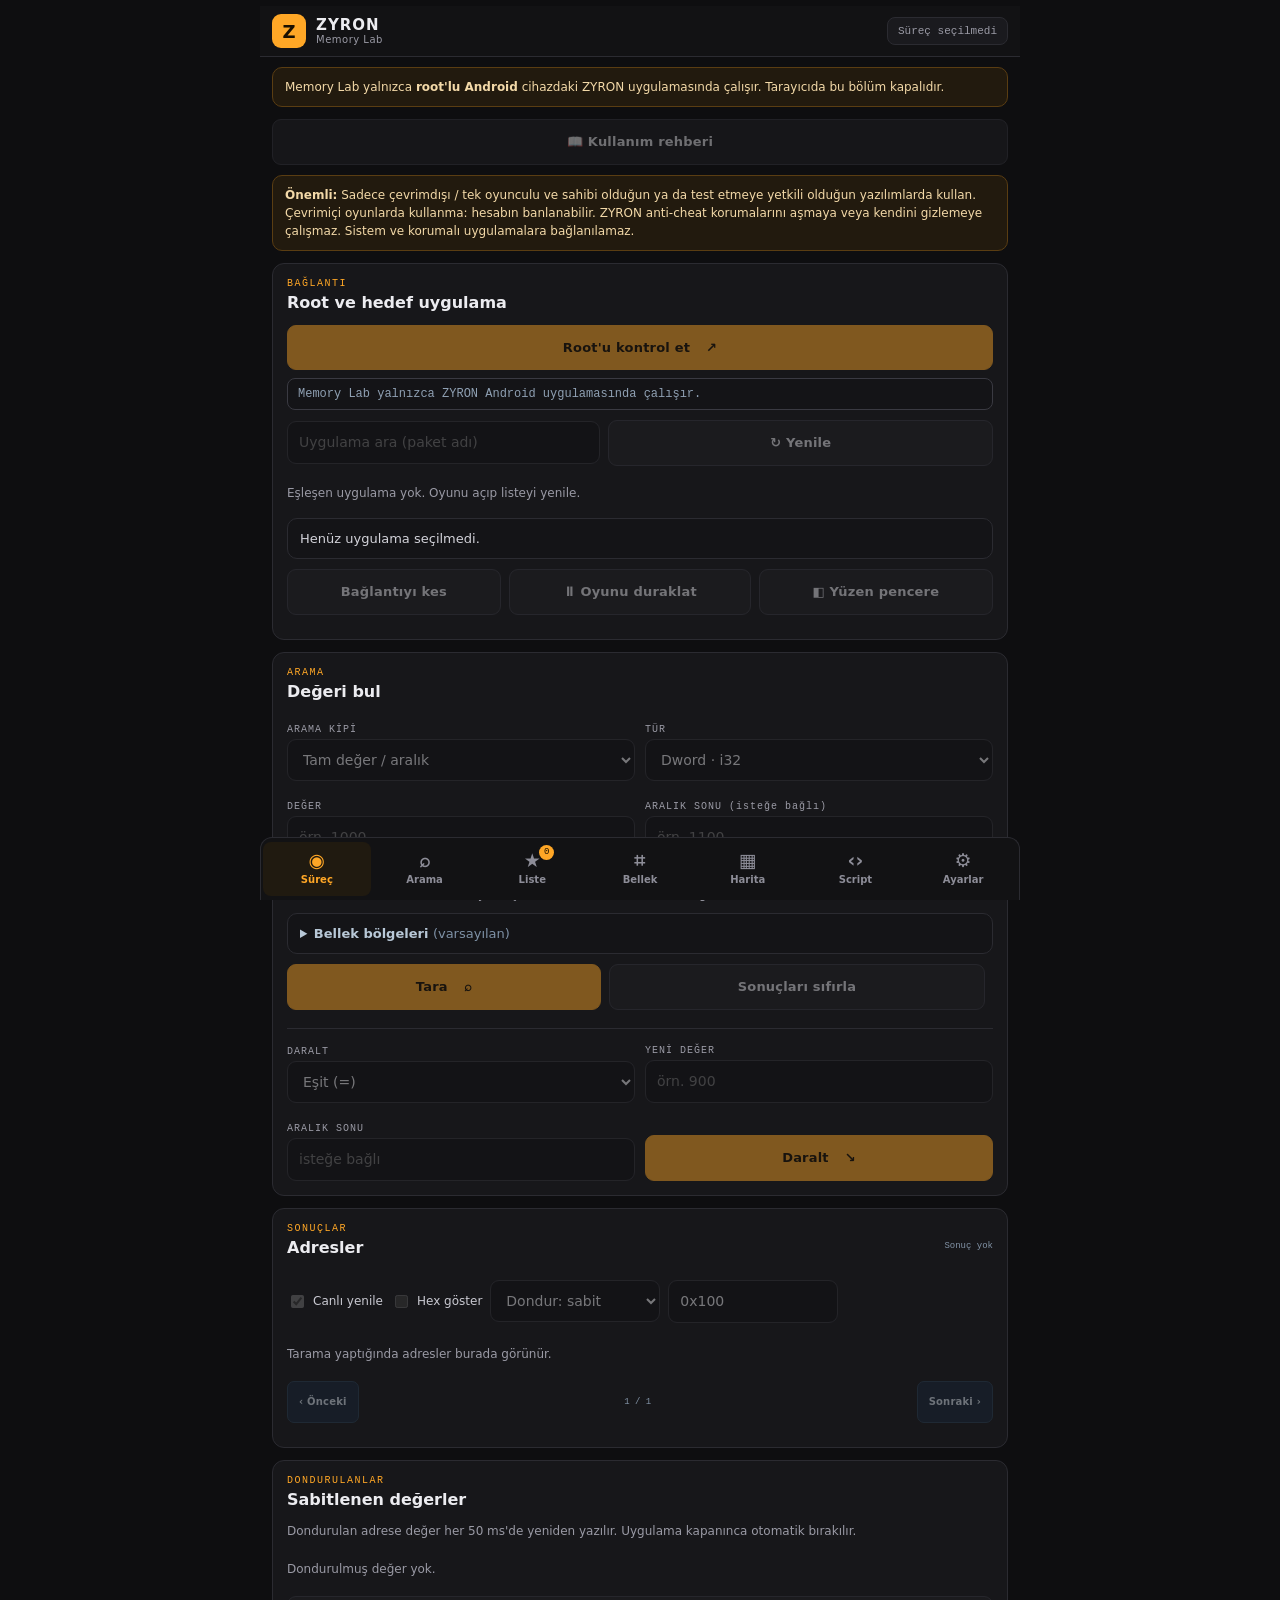
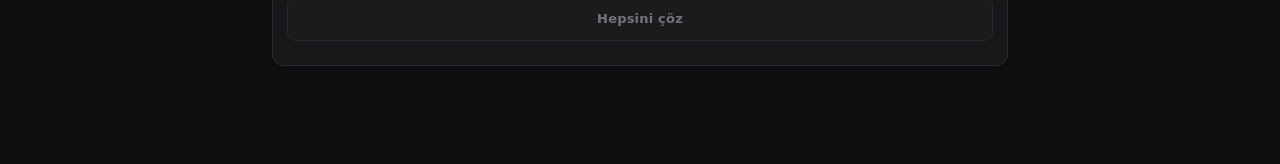
==== commit 826fc1a6: "Add in-app user guide, docs/KULLANIM.md and publish APK as a GitHub Release Co-Authored-By: Claude S" ====
--- a/web/index.html
+++ b/web/index.html
@@ -12,6 +12,7 @@
 <div class="ml-banner" id="ml-banner" hidden>Memory Lab yalnızca <b>root'lu Android</b> cihazdaki ZYRON uygulamasında çalışır. Tarayıcıda bu bölüm kapalıdır.</div>
 
 <div class="ml-panel active" id="ml-p-proc">
+<div class="ml-line"><button class="btn-ghost" type="button" data-open-tab="guide">📖 Kullanım rehberi</button></div>
 <div class="ml-warning ml-hide-overlay"><b>Önemli:</b> Sadece çevrimdışı / tek oyunculu ve sahibi olduğun ya da test etmeye yetkili olduğun yazılımlarda kullan. Çevrimiçi oyunlarda kullanma: hesabın banlanabilir. ZYRON anti-cheat korumalarını aşmaya veya kendini gizlemeye çalışmaz. Sistem ve korumalı uygulamalara bağlanılamaz.</div>
 
 <article class="surface-card ml-card" id="ml-step-1">
@@ -124,8 +125,23 @@
 Farklar: Lua yerine JavaScript. Bellek aralığı (from/to) ve limit parametreleri yok sayılır. ASM/disassembler ve hız hilesi desteklenmez.</pre></details>
 </article>
 </div>
+<div class="ml-panel" id="ml-p-guide">
+<article class="surface-card ml-card"><div class="card-heading"><div><div class="eyebrow">REHBER</div><h3>Nasıl kullanılır?</h3></div><button class="btn-ghost" type="button" data-open-tab="proc">‹ Geri</button></div>
+<p class="fine">Başlıklara dokunup aç. Root'lu telefon gerekir; çevrimiçi oyunlarda kullanma.</p>
+<details class="ml-guide" open><summary>1 · Kurulum ve root</summary><ol><li>APK'yı GitHub'da <b>Releases → latest → zyron-memory-lab.apk</b> adresinden indir, kur ("bilinmeyen kaynak" iznini ver).</li><li>Telefon <b>root'lu</b> olmalı (Magisk gibi). Root yoksa bu bölüm çalışmaz.</li></ol></details>
+<details class="ml-guide"><summary>2 · Oyuna bağlanma</summary><ol><li><b>Süreç</b> sekmesinde <b>Root'u kontrol et</b>'e bas, Magisk'te <b>Ver</b>.</li><li>Oyunu aç, ZYRON'a dön, <b>Yenile</b>'ye bas.</li><li>Listeden oyunu seç. Üstte adı görünür ve Arama açılır.</li></ol></details>
+<details class="ml-guide"><summary>3 · Değer bulma (altın 1000 örneği)</summary><ol><li><b>Arama</b>: Tür Dword, Değer <code>1000</code>, <b>Tara</b>.</li><li>Oyunda altını değiştir (900 oldu). <b>Daralt</b>'ta Değer <code>900</code>, <b>Daralt</b>.</li><li>1–3 adres kalana kadar tekrarla.</li><li>Değeri yazıp <b>Yaz</b>'a bas. Sabit kalsın istersen <b>❄</b>.</li></ol><p class="fine">Küsuratlı sayı: Float. Çok büyük sayı: Qword. Emin değilsen Auto.</p></details>
+<details class="ml-guide"><summary>4 · Değeri bilmiyorsan (bulanık)</summary><ol><li>Arama kipi <b>Bulanık</b> → <b>Tara</b>.</li><li>Oyunda değeri değiştir (azalt/artır).</li><li><b>Daralt</b>'ta Arttı / Azaldı / Değişti / Değişmedi seç. Tekrarla.</li></ol></details>
+<details class="ml-guide"><summary>5 · Dondurma</summary><p class="fine">❄ değeri her 50 ms'de yeniden yazar. Kipler: <b>sabit</b>, <b>yalnız artabilir</b> (can/para düşmesin), <b>yalnız azalabilir</b>. Dondurulanlar sayfanın altında listelenir; uygulama kapanınca bırakılır.</p></details>
+<details class="ml-guide"><summary>6 · Liste, Bellek, Harita</summary><ul><li><b>Liste:</b> ＋ ile ekle, adlandır, düzenle, dondur, dışa/içe aktar.</li><li><b>Bellek:</b> adresi hex olarak gör, bayta dokun, bayt yaz, dosyaya dök.</li><li><b>Harita:</b> bellek bölgeleri; dokununca Bellek'te açılır.</li><li>Sonuçta <b>⋯</b>: işaretçi ara / işaretçiye git.</li></ul></details>
+<details class="ml-guide"><summary>7 · Script</summary><p class="fine"><b>Script</b> sekmesinde bir şablon seç, <b>Çalıştır</b>. GG benzeri <code>gg</code> API'si JavaScript'tir (Lua değil). Yalnızca güvendiğin scriptleri çalıştır.</p></details>
+<details class="ml-guide"><summary>8 · Yüzen pencere</summary><ol><li>Önce ana uygulamada root'u ve oyunu seç.</li><li><b>Süreç</b>'te <b>Yüzen pencere</b>'ye bas; "diğer uygulamaların üzerinde göster" ve bildirim izni ver, tekrar bas.</li><li>Oyunda <b>Z</b> baloncuğuna dokun: panel açılır. Başlıktan sürükle, — küçült, ✕ kapat.</li></ol></details>
+<details class="ml-guide"><summary>9 · Sorun giderme</summary><ul><li><b>Root alınamadı:</b> Magisk'te ZYRON'a izin ver.</li><li><b>Liste boş:</b> önce oyunu aç, sonra Yenile.</li><li><b>Bulunamadı:</b> türü değiştir, bölgeleri genişlet, değeri ekrandaki gibi yaz.</li><li><b>Değer geri dönüyor:</b> ❄ ile dondur. Çevrimiçi oyunda sunucu geri alır.</li><li><b>Oyun donuk:</b> Süreç'te <b>Oyunu sürdür</b>.</li></ul></details>
+<details class="ml-guide"><summary>10 · Uyarılar</summary><p class="fine">Yalnızca çevrimdışı veya sahibi olduğun yazılımlarda kullan. Çevrimiçi oyunlarda hesabın banlanır. Hız hilesi, gizlenme, ASM yama ve Lua yok. Sistem ve korumalı uygulamalara bağlanılamaz.</p></details>
+</article></div>
 <div class="ml-panel" id="ml-p-settings">
 <article class="surface-card ml-card"><div class="eyebrow">AYARLAR</div><h3>Veriler</h3>
+<div class="ml-line"><button class="btn-ghost" type="button" data-open-tab="guide">📖 Kullanım rehberi</button></div>
 <div class="ml-line"><button class="btn-ghost" id="ml-set-clear-saved" type="button">Kayıtlı listeyi temizle</button><button class="btn-ghost" id="ml-set-clear-scripts" type="button">Kayıtlı scriptleri sil</button></div>
 <p class="fine">Kayıtlı liste ve scriptler yalnızca bu cihazda, uygulamanın içinde saklanır.</p></article>
 <article class="surface-card ml-card"><div class="eyebrow">DESTEKLENENLER</div><h3>Ne yapabilir?</h3>
--- a/web/styles.css
+++ b/web/styles.css
@@ -209,3 +209,11 @@
 html.overlay .surface-card{padding:10px;border-radius:9px}
 html.overlay .ml-card{margin-bottom:8px}
 html.overlay .ml-hide-overlay{display:none}
+.ml-guide{margin:8px 0;border:1px solid var(--line);border-radius:10px;background:#141417;padding:0 12px}
+.ml-guide summary{cursor:pointer;padding:12px 0;font-size:14px;font-weight:800;list-style:none}
+.ml-guide summary::-webkit-details-marker{display:none}
+.ml-guide summary::before{content:"▸ ";color:var(--mint)}
+.ml-guide[open] summary::before{content:"▾ "}
+.ml-guide ol,.ml-guide ul{margin:0 0 10px;padding-left:20px;font-size:13px;line-height:1.7;color:#d3d3da}
+.ml-guide .fine{margin:0 0 12px}
+.ml-guide code{background:#101013;padding:1px 5px;border-radius:5px;font-size:12px}
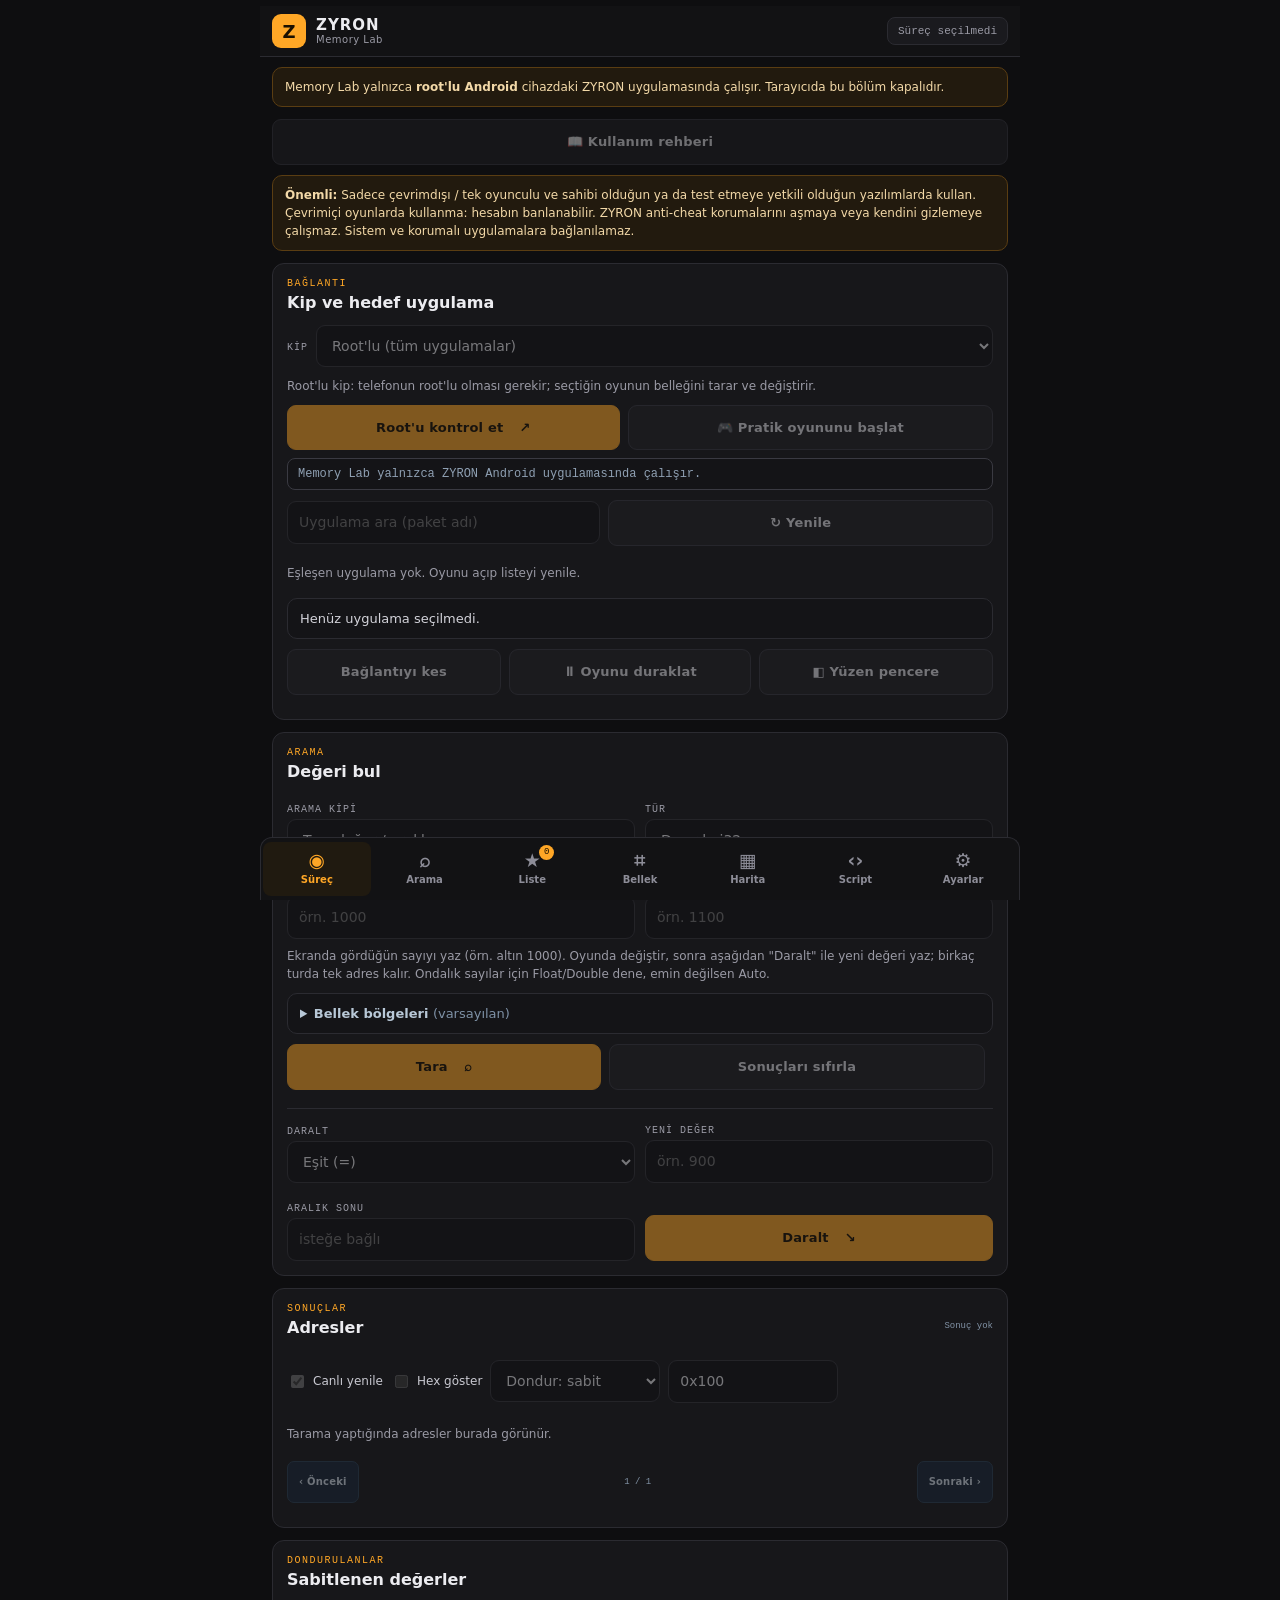
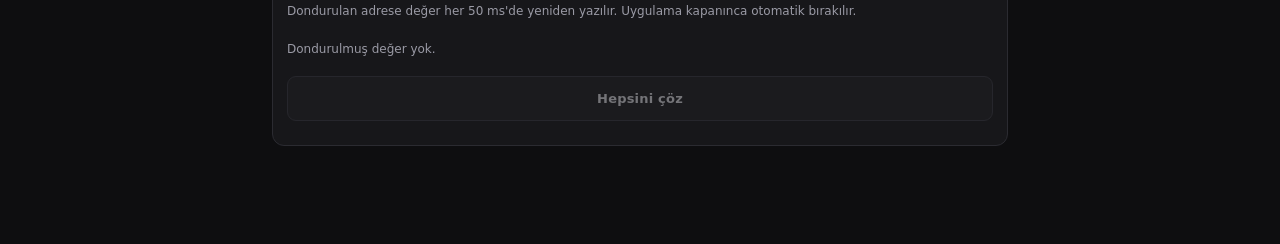
==== commit 5f0d9042: "Rootsuz kip: kip menüsü, pratik oyunu, rootsuz çekirdek başlatma Co-Authored-By: Claude Sonnet 5.5 <" ====
--- a/web/index.html
+++ b/web/index.html
@@ -16,8 +16,10 @@
 <div class="ml-warning ml-hide-overlay"><b>Önemli:</b> Sadece çevrimdışı / tek oyunculu ve sahibi olduğun ya da test etmeye yetkili olduğun yazılımlarda kullan. Çevrimiçi oyunlarda kullanma: hesabın banlanabilir. ZYRON anti-cheat korumalarını aşmaya veya kendini gizlemeye çalışmaz. Sistem ve korumalı uygulamalara bağlanılamaz.</div>
 
 <article class="surface-card ml-card" id="ml-step-1">
-<div class="eyebrow">BAĞLANTI</div><h3>Root ve hedef uygulama</h3>
-<div class="ml-line"><button class="btn-primary" id="ml-root" type="button">Root'u kontrol et <span>↗</span></button><span class="ml-status" id="ml-status" role="status">…</span></div>
+<div class="eyebrow">BAĞLANTI</div><h3>Kip ve hedef uygulama</h3>
+<div class="ml-line"><label class="cpm-label" for="ml-mode">KİP</label><select class="cpm-input" id="ml-mode"><option value="root">Root'lu (tüm uygulamalar)</option><option value="user">Rootsuz (pratik oyunu)</option></select></div>
+<p class="fine" id="ml-mode-note">Root'lu kip: telefonun root'lu olması gerekir; seçtiğin oyunun belleğini tarar ve değiştirir.</p>
+<div class="ml-line"><button class="btn-primary" id="ml-root" type="button">Root'u kontrol et <span>↗</span></button><button class="btn-ghost" id="ml-practice" type="button" hidden>🎮 Pratik oyununu başlat</button><span class="ml-status" id="ml-status" role="status">…</span></div>
 <div class="ml-line"><input class="cpm-input" id="ml-proc-q" placeholder="Uygulama ara (paket adı)" data-needs-root><button class="btn-ghost" id="ml-proc-refresh" type="button" data-needs-root>↻ Yenile</button></div>
 <div class="ml-procs" id="ml-procs"></div>
 <div class="ml-attached" id="ml-attached">Henüz uygulama seçilmedi.</div>
@@ -92,8 +94,8 @@
 
 <div class="ml-panel" id="ml-p-script">
 <article class="surface-card ml-card"><div class="eyebrow">SCRIPT</div><h3>JavaScript ile otomasyon</h3>
-<p class="cpm-help">Game Guardian'ın Lua scriptlerine benzer <code>gg</code> API'si (JavaScript, <code>await</code> ile). Yalnızca kendi yazdığın veya güvendiğin scriptleri çalıştır: script bağlı uygulamanın belleğine yazabilir.</p>
-<div class="ml-line"><select class="cpm-input" id="ml-script-sel"></select><input class="cpm-input" id="ml-script-name" placeholder="script adı" maxlength="40"><button class="btn-ghost" id="ml-script-save" type="button">Kaydet</button><button class="btn-ghost danger" id="ml-script-del" type="button">Sil</button></div>
+<p class="cpm-help">Game Guardian'ın <code>gg</code> API'si. <b>Lua</b> (Lua 5.3'ün büyük bir alt kümesi, GG scriptleri gibi senkron yazılır) veya <b>JavaScript</b> (<code>await</code> ile) seç. Yalnızca kendi yazdığın veya güvendiğin scriptleri çalıştır: script bağlı uygulamanın belleğine yazabilir.</p>
+<div class="ml-line"><select class="cpm-input ml-small" id="ml-script-lang" aria-label="Script dili"><option value="lua" selected>Lua</option><option value="js">JavaScript</option></select><select class="cpm-input" id="ml-script-sel"></select><input class="cpm-input" id="ml-script-name" placeholder="script adı" maxlength="40"><button class="btn-ghost" id="ml-script-save" type="button">Kaydet</button><button class="btn-ghost danger" id="ml-script-del" type="button">Sil</button></div>
 <textarea class="ml-code" id="ml-script-code" spellcheck="false" autocapitalize="off" autocomplete="off" rows="14"></textarea>
 <div class="ml-line"><button class="btn-primary" id="ml-script-run" type="button" data-needs-root>▶ Çalıştır</button><button class="btn-ghost" id="ml-script-stop" type="button" disabled>■ Durdur</button><button class="btn-ghost" id="ml-script-clear" type="button">Konsolu temizle</button></div>
 <pre class="ml-console" id="ml-script-out" role="log">Konsol hazır.</pre>
@@ -134,7 +136,7 @@
 <details class="ml-guide"><summary>4 · Değeri bilmiyorsan (bulanık)</summary><ol><li>Arama kipi <b>Bulanık</b> → <b>Tara</b>.</li><li>Oyunda değeri değiştir (azalt/artır).</li><li><b>Daralt</b>'ta Arttı / Azaldı / Değişti / Değişmedi seç. Tekrarla.</li></ol></details>
 <details class="ml-guide"><summary>5 · Dondurma</summary><p class="fine">❄ değeri her 50 ms'de yeniden yazar. Kipler: <b>sabit</b>, <b>yalnız artabilir</b> (can/para düşmesin), <b>yalnız azalabilir</b>. Dondurulanlar sayfanın altında listelenir; uygulama kapanınca bırakılır.</p></details>
 <details class="ml-guide"><summary>6 · Liste, Bellek, Harita</summary><ul><li><b>Liste:</b> ＋ ile ekle, adlandır, düzenle, dondur, dışa/içe aktar.</li><li><b>Bellek:</b> adresi hex olarak gör, bayta dokun, bayt yaz, dosyaya dök.</li><li><b>Harita:</b> bellek bölgeleri; dokununca Bellek'te açılır.</li><li>Sonuçta <b>⋯</b>: işaretçi ara / işaretçiye git.</li></ul></details>
-<details class="ml-guide"><summary>7 · Script</summary><p class="fine"><b>Script</b> sekmesinde bir şablon seç, <b>Çalıştır</b>. GG benzeri <code>gg</code> API'si JavaScript'tir (Lua değil). Yalnızca güvendiğin scriptleri çalıştır.</p></details>
+<details class="ml-guide"><summary>7 · Script (Lua / JavaScript)</summary><p class="fine"><b>Script</b> sekmesinde dili (<b>Lua</b> veya JavaScript) ve bir şablonu seç, <b>Çalıştır</b>. Lua scriptleri GG gibi yazılır: <code>gg.searchNumber('1000', gg.TYPE_DWORD)</code>, <code>gg.getResults(10)</code>, <code>gg.editAll('99999', gg.TYPE_DWORD)</code>. Lua 5.3'ün büyük bir alt kümesidir; 64 bit tamsayı ve karmaşık <code>goto</code> yoktur. Yalnızca güvendiğin scriptleri çalıştır.</p></details>
 <details class="ml-guide"><summary>8 · Yüzen pencere</summary><ol><li>Önce ana uygulamada root'u ve oyunu seç.</li><li><b>Süreç</b>'te <b>Yüzen pencere</b>'ye bas; "diğer uygulamaların üzerinde göster" ve bildirim izni ver, tekrar bas.</li><li>Oyunda <b>Z</b> baloncuğuna dokun: panel açılır. Başlıktan sürükle, — küçült, ✕ kapat.</li></ol></details>
 <details class="ml-guide"><summary>9 · Sorun giderme</summary><ul><li><b>Root alınamadı:</b> Magisk'te ZYRON'a izin ver.</li><li><b>Liste boş:</b> önce oyunu aç, sonra Yenile.</li><li><b>Bulunamadı:</b> türü değiştir, bölgeleri genişlet, değeri ekrandaki gibi yaz.</li><li><b>Değer geri dönüyor:</b> ❄ ile dondur. Çevrimiçi oyunda sunucu geri alır.</li><li><b>Oyun donuk:</b> Süreç'te <b>Oyunu sürdür</b>.</li></ul></details>
 <details class="ml-guide"><summary>10 · Uyarılar</summary><p class="fine">Yalnızca çevrimdışı veya sahibi olduğun yazılımlarda kullan. Çevrimiçi oyunlarda hesabın banlanır. Hız hilesi, gizlenme, ASM yama ve Lua yok. Sistem ve korumalı uygulamalara bağlanılamaz.</p></details>
@@ -151,10 +153,11 @@
 <li>Değer yaz, toplu yaz, dondur (sabit / yalnız artsın / yalnız azalsın), ofset kaydır</li>
 <li>İşaretçi ara ve işaretçiye git</li>
 <li>Kayıtlı liste (dışa/içe aktar), hex görüntüleyici ve bayt yazma, bellek haritası, bellek dökümü</li>
-<li>Oyunu duraklat / sürdür, yüzen pencere, JavaScript <code>gg</code> script API'si</li>
+<li>Oyunu duraklat / sürdür, yüzen pencere</li>
+<li><b>Lua 5.3 alt kümesi</b> ve JavaScript ile GG tarzı <code>gg</code> script API'si</li>
 </ul></article>
 <article class="surface-card ml-card"><div class="eyebrow">DESTEKLENMEYENLER</div><h3>Bilerek yok</h3>
-<ul class="ml-feat"><li>Hız hilesi</li><li>Kendini gizleme ve anti-cheat atlatma</li><li>ASM yama / disassembler</li><li>Lua (yerine JavaScript script var, Lua scriptleri olduğu gibi çalışmaz)</li></ul></article>
+<ul class="ml-feat"><li>Hız hilesi</li><li>Kendini gizleme ve anti-cheat atlatma</li><li>ASM yama / disassembler</li><li>Tam Lua uyumu (64 bit tamsayı, goto, string.pack gibi kısımlar yok)</li></ul></article>
 <article class="surface-card ml-card"><div class="eyebrow">HAKKINDA</div><h3>ZYRON Memory Lab <span class="ml-ver">v2.0</span></h3>
 <p class="fine">Yalnızca çevrimdışı veya sahibi olduğun / test etmeye yetkili olduğun yazılımlarda kullan. Çevrimiçi oyunlarda hesabın banlanabilir ve değerler çoğunlukla sunucuda tutulur. Sistem ve korumalı uygulamalara bağlanılamaz.</p></article>
 </div>
@@ -169,6 +172,7 @@
 </nav>
 </main>
 <div class="toast" id="toast" role="status"></div>
+<script src="./lua.js" defer></script>
 <script src="./memlab.js" defer></script>
 </body>
 </html>
